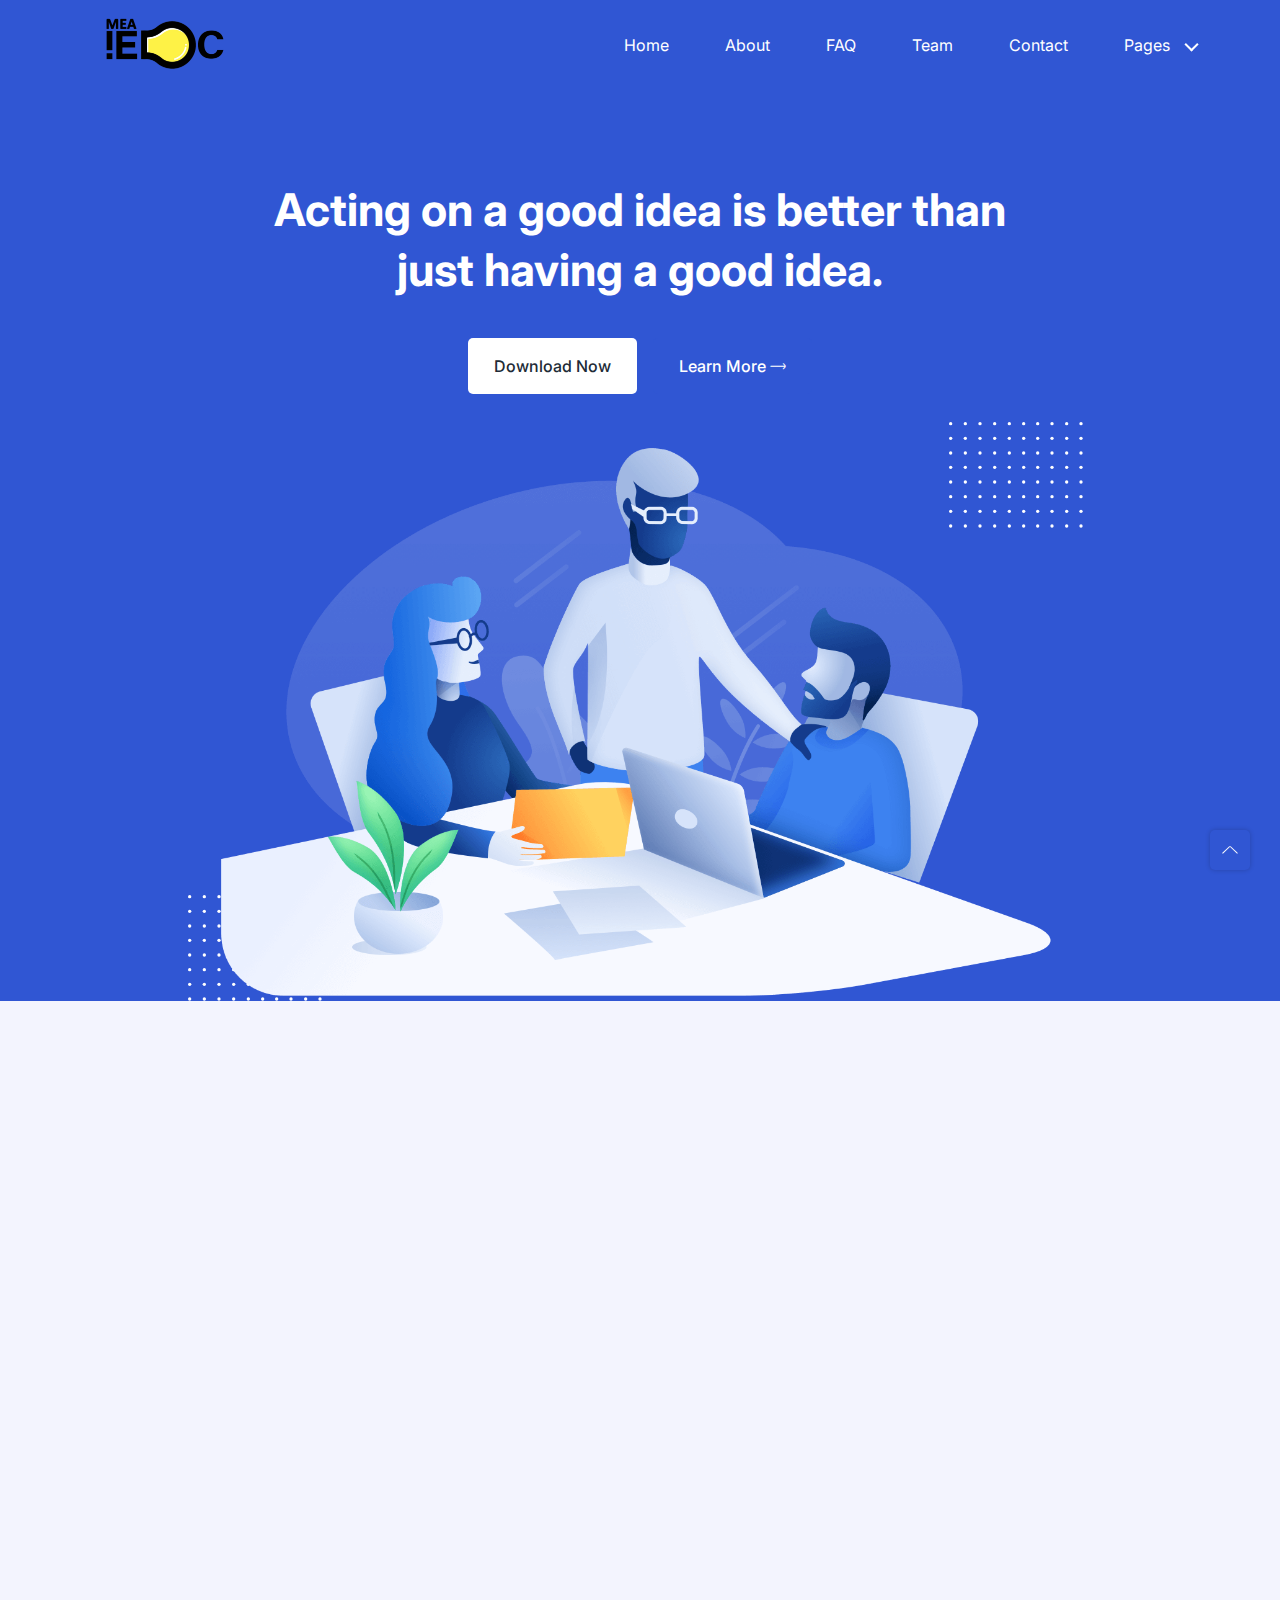
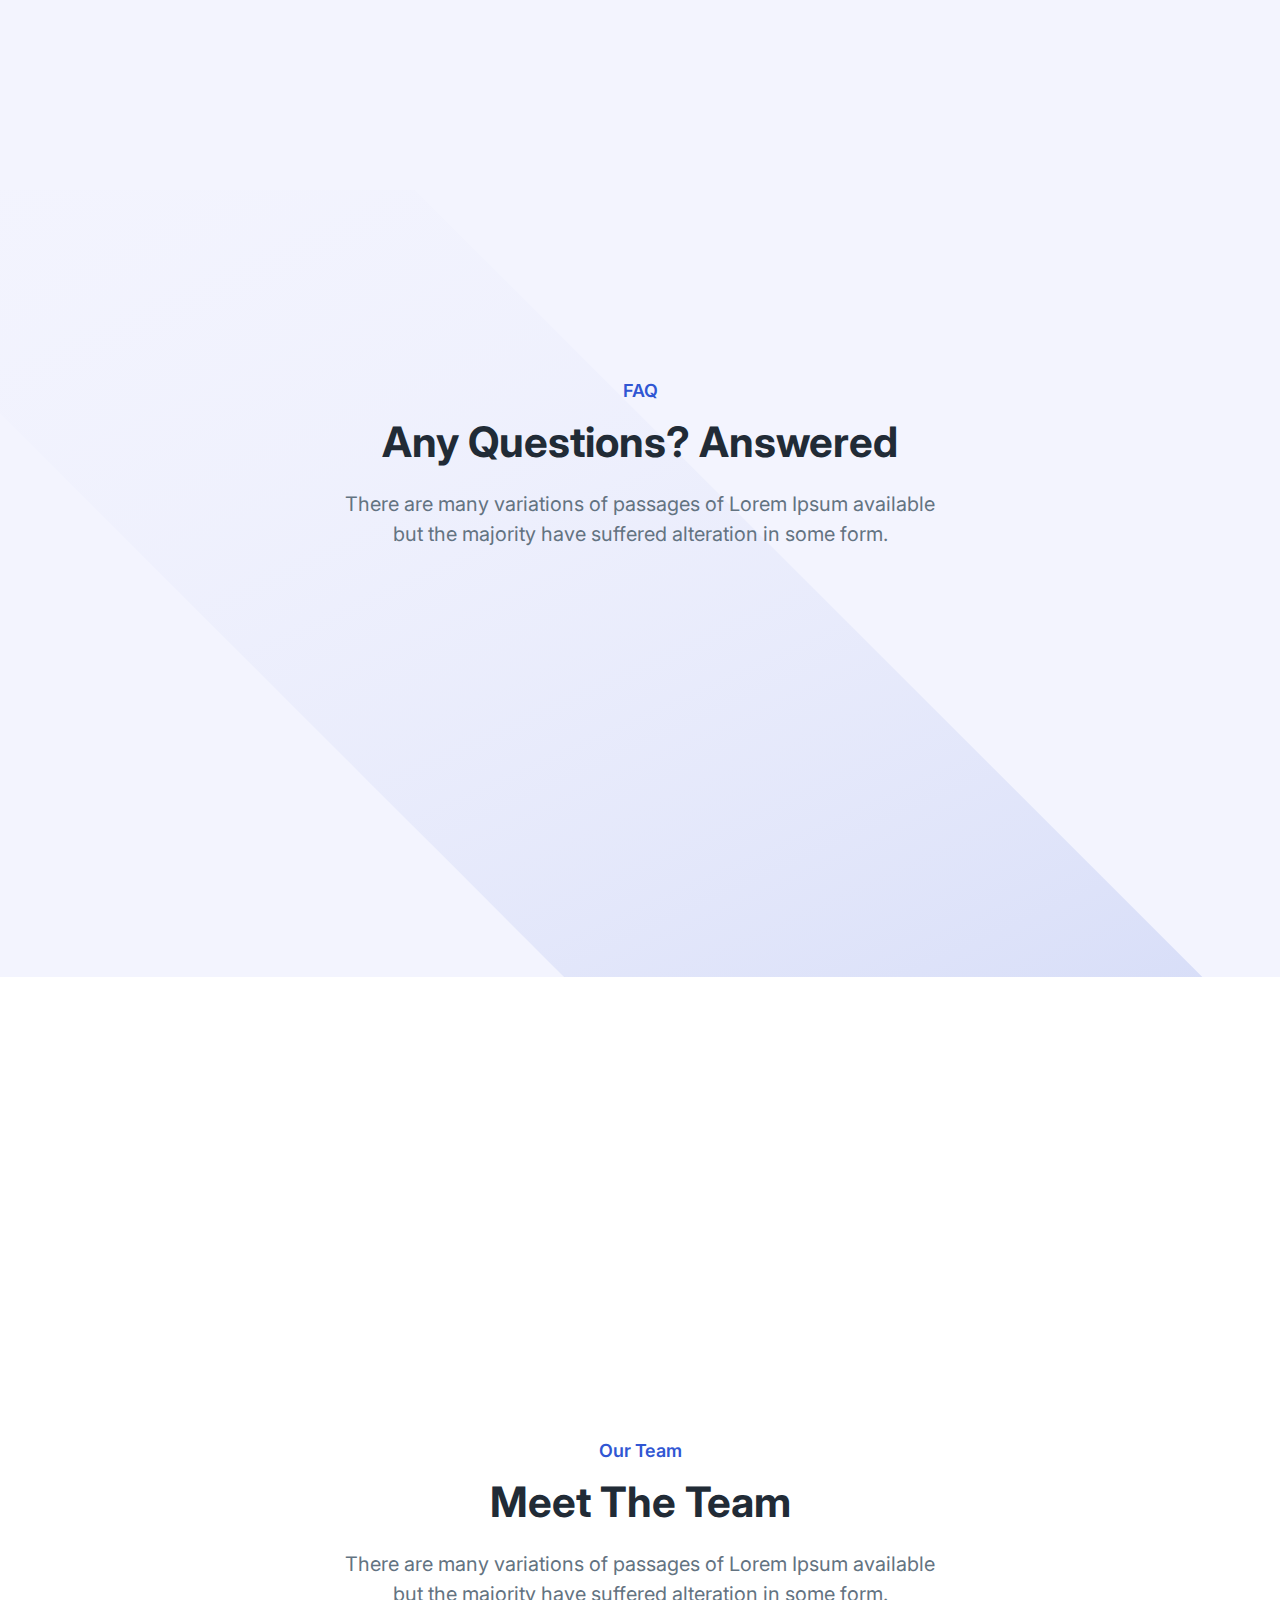
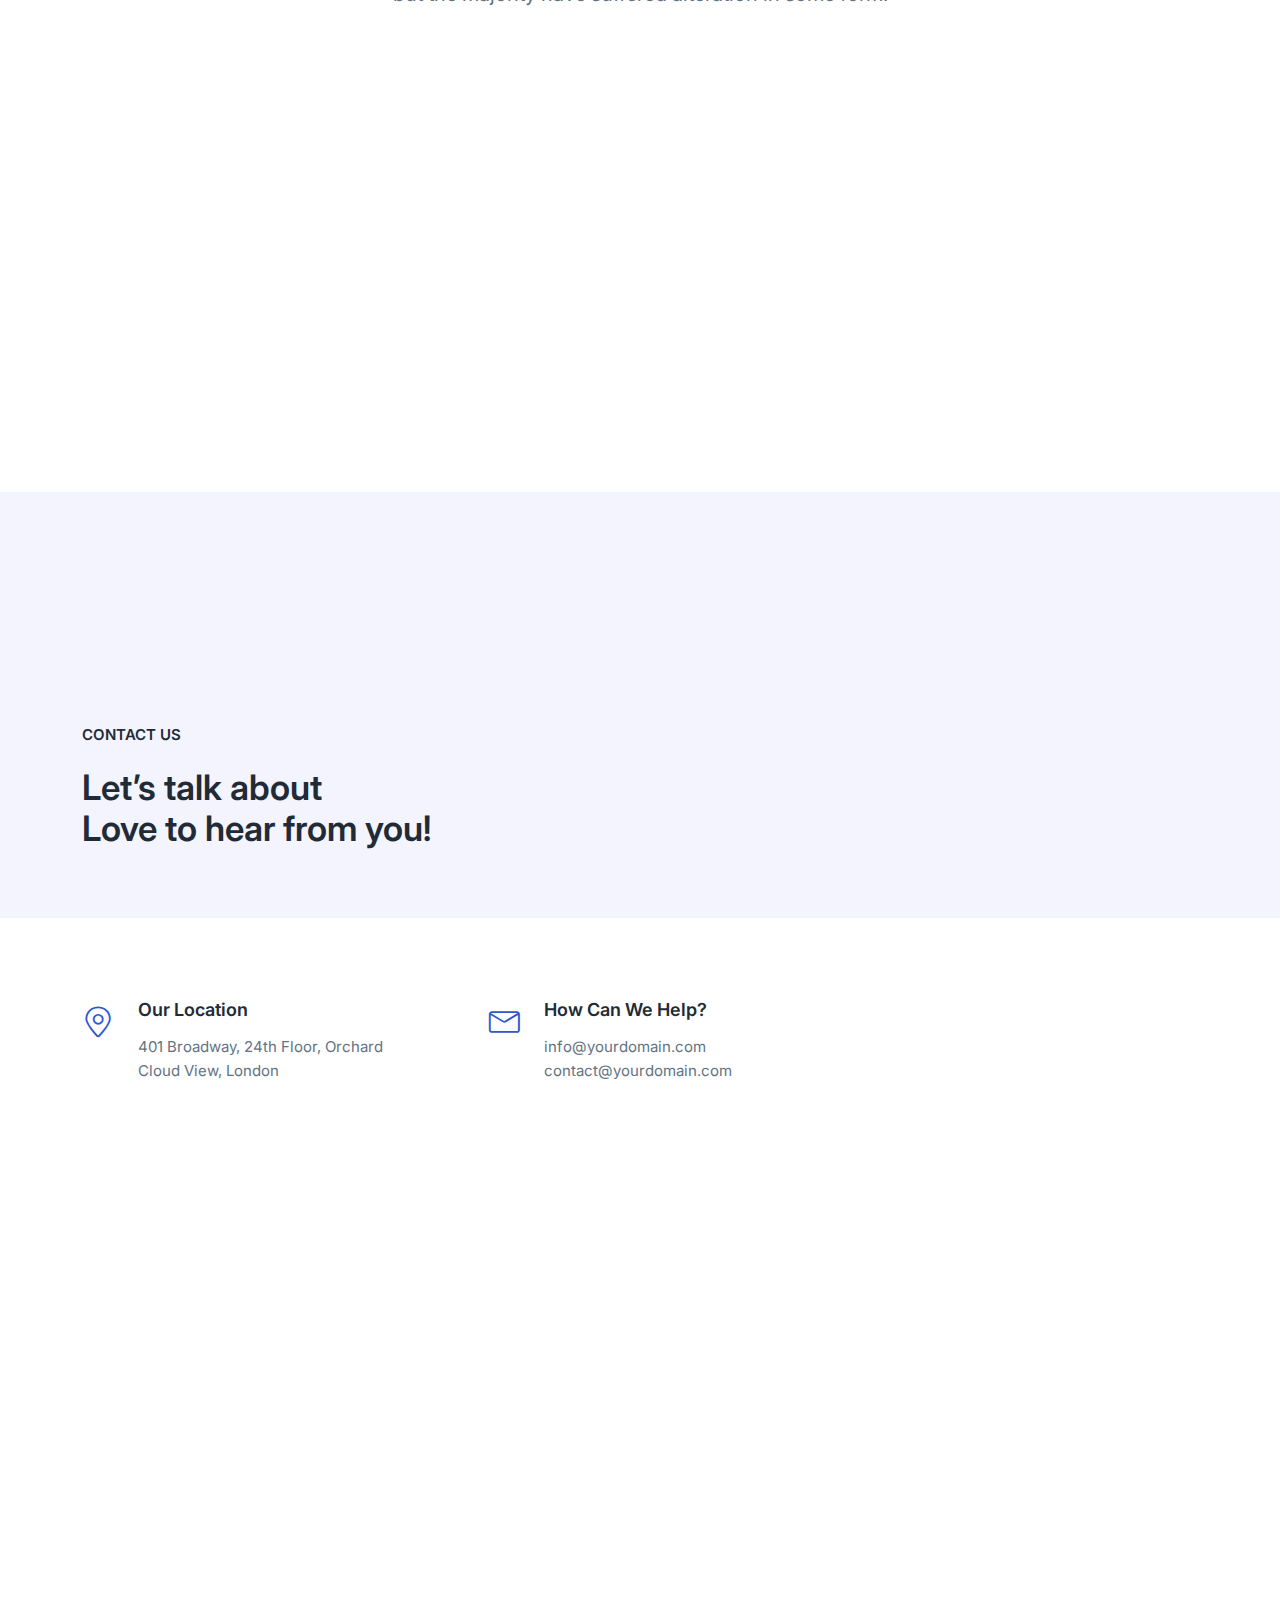
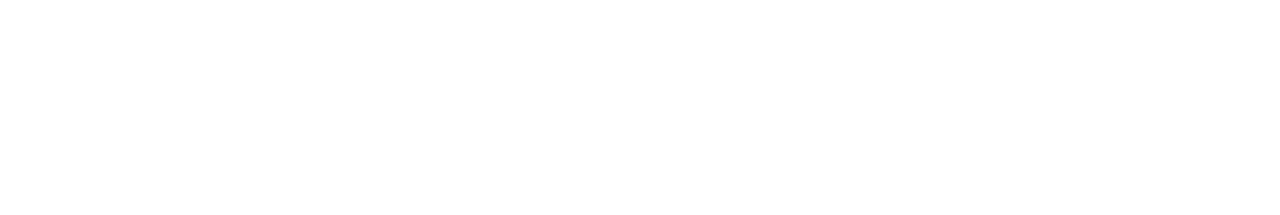
==== index.html @ bb131b78 "first commit" ====
<!-- =========

	Template Name: Play
	Author: UIdeck
	Author URI: https://uideck.com/
	Support: https://uideck.com/support/
	Version: 1.1

========== -->

<!DOCTYPE html>
<html lang="en">
  <head>
    <meta charset="UTF-8" />
    <meta http-equiv="X-UA-Compatible" content="IE=edge" />
    <meta name="viewport" content="width=device-width, initial-scale=1.0" />
    <title>MEA IEDC</title>

    <!-- Primary Meta Tags -->
<meta name="title" content="MEA IEDC">
<meta name="description" content="The MEA Innovation and Entrepreneurship Development Cell(IEDC) is an active organization aiming to foster innovation culture in our institution">

<!-- Open Graph / Facebook -->
<meta property="og:type" content="website">
<meta property="og:url" content="https://uideck.com/play/">
<meta property="og:title" content="MEA IEDC">
<meta property="og:description" content="Play - Free Open Source HTML Bootstrap Template by UIdeck Team">
<meta property="og:image" content="https://uideck.com/wp-content/uploads/2021/09/play-meta-bs.jpg">
    <!-- Twitter -->
<meta property="twitter:card" content="summary_large_image">
<meta property="twitter:url" content="https://uideck.com/play/">
<meta property="twitter:title" content="Play - Free Open Source HTML Bootstrap Template by UIdeck">
<meta property="twitter:description" content="Play - Free Open Source HTML Bootstrap Template by UIdeck Team">
<meta property="twitter:image" content="https://uideck.com/wp-content/uploads/2021/09/play-meta-bs.jpg">

    <!--====== Favicon Icon ======-->
    <link
      rel="shortcut icon"
      href="assets/images/logo/1 (2).png"
      type="image/svg"
    />

    <!-- ===== All CSS files ===== -->
    <link rel="stylesheet" href="assets/css/bootstrap.min.css" />
    <link rel="stylesheet" href="assets/css/animate.css" />
    <link rel="stylesheet" href="assets/css/lineicons.css" />
    <link rel="stylesheet" href="assets/css/ud-styles.css" />
  </head>
  <body>
    <!-- ====== Header Start ====== -->
    <header class="ud-header">
      <div class="container">
        <div class="row">
          <div class="col-lg-12">
            <nav class="navbar navbar-expand-lg">
              <a class="navbar-brand" href="index.html">
                <img src="assets/images/logo/1 (2).png" alt="Logo" />
              </a>
              <button class="navbar-toggler">
                <span class="toggler-icon"> </span>
                <span class="toggler-icon"> </span>
                <span class="toggler-icon"> </span>
              </button>

              <div class="navbar-collapse navelist">
                <ul id="nav" class="navbar-nav ">
                  <li class="nav-item">
                    <a class="ud-menu-scroll" href="#home">Home</a>
                  </li>

                  <li class="nav-item">
                    <a class="ud-menu-scroll" href="#about">About</a>
                  </li>
                  <li class="nav-item">
                    <a class="ud-menu-scroll" href="#pricing">FAQ</a>
                  </li>
                  <li class="nav-item">
                    <a class="ud-menu-scroll" href="#team">Team</a>
                  </li>
                  <li class="nav-item">
                    <a class="ud-menu-scroll" href="#contact">Contact</a>
                  </li>
                  <li class="nav-item nav-item-has-children">
                    <a href="javascript:void(0)"> Pages </a>
                    <ul class="ud-submenu">
                      <li class="ud-submenu-item">
                        <a href="about.html" class="ud-submenu-link">
                          About Page
                        </a>
                      </li>
                      <li class="ud-submenu-item">
                        <a href="pricing.html" class="ud-submenu-link">
                          Pricing Page
                        </a>
                      </li>
                      <li class="ud-submenu-item">
                        <a href="contact.html" class="ud-submenu-link">
                          Contact Page
                        </a>
                      </li>
                      <li class="ud-submenu-item">
                        <a href="blog.html" class="ud-submenu-link">
                          Blog Grid Page
                        </a>
                      </li>
                      <li class="ud-submenu-item">
                        <a href="blog-details.html" class="ud-submenu-link">
                          Blog Details Page
                        </a>
                      </li>
                      <li class="ud-submenu-item">
                        <a href="login.html" class="ud-submenu-link">
                          Sign In Page
                        </a>
                      </li>
                      <li class="ud-submenu-item">
                        <a href="404.html" class="ud-submenu-link">404 Page</a>
                      </li>
                    </ul>
                  </li>
                </ul>
              </div>

              <!-- <div class="navbar-btn d-none d-sm-inline-block">
                <a href="login.html" class="ud-main-btn ud-login-btn">
                  Sign In
                </a>
                <a class="ud-main-btn ud-white-btn" href="javascript:void(0)">
                  Sign Up
                </a>
              </div> -->
            </nav>
          </div>
        </div>
      </div>
    </header>
    <!-- ====== Header End ====== -->

    <!-- ====== Hero Start ====== -->
    <section class="ud-hero" id="home">
      <div class="container">
        <div class="row">
          <div class="col-lg-12">
            <div class="ud-hero-content wow fadeInUp" data-wow-delay=".2s">
              <h1 class="ud-hero-title">
                Acting on a good idea is better than just having a good idea.
              </h1>
              <!-- <p class="ud-hero-desc">
                Multidisciplinary Web Template Built with Your Favourite
                Technology - HTML Bootstrap, Tailwind and React NextJS.
              </p> -->
              <ul class="ud-hero-buttons">
                <li>
                  <a href="https://links.uideck.com/play-bootstrap-download" rel="nofollow noopener" target="_blank" class="ud-main-btn ud-white-btn">
                    Download Now
                  </a>
                </li>
                <li>
                  <a href="https://github.com/uideck/play-bootstrap" rel="nofollow noopener" target="_blank" class="ud-main-btn ud-link-btn">
                    Learn More <i class="lni lni-arrow-right"></i>
                  </a>
                </li>
              </ul>
            </div>
            <div
              class="ud-hero-brands-wrapper wow fadeInUp"
              data-wow-delay=".3s"
            >
              <!-- <img src="assets/images/hero/brand.svg" alt="brand" /> -->
            </div>
            <div class="ud-hero-image wow fadeInUp" data-wow-delay=".25s">
              <img src="assets/images/hero/hero-img.svg" alt="hero-image" />
              <img
                src="assets/images/hero/dotted-shape.svg"
                alt="shape"
                class="shape shape-1"
              />
              <img
                src="assets/images/hero/dotted-shape.svg"
                alt="shape"
                class="shape shape-2"
              />
            </div>
          </div>
        </div>
      </div>
    </section>
    <!-- ====== Hero End ====== -->

    <!-- ====== Features Start ====== -->
<!--    <section id="features" class="ud-features">-->
<!--      <div class="container">-->
<!--        <div class="row">-->
<!--          <div class="col-lg-12">-->
<!--            <div class="ud-section-title">-->
<!--              <span>Features</span>-->
<!--              <h2>Main Features of Play</h2>-->
<!--              <p>-->
<!--                There are many variations of passages of Lorem Ipsum available-->
<!--                but the majority have suffered alteration in some form.-->
<!--              </p>-->
<!--            </div>-->
<!--          </div>-->
<!--        </div>-->
<!--        <div class="row">-->
<!--          <div class="col-xl-3 col-lg-3 col-sm-6">-->
<!--            <div class="ud-single-feature wow fadeInUp" data-wow-delay=".1s">-->
<!--              <div class="ud-feature-icon">-->
<!--                <i class="lni lni-gift"></i>-->
<!--              </div>-->
<!--              <div class="ud-feature-content">-->
<!--                <h3 class="ud-feature-title">Free and Open-Source</h3>-->
<!--                <p class="ud-feature-desc">-->
<!--                  Lorem Ipsum is simply dummy text of the printing and industry.-->
<!--                </p>-->
<!--                <a href="javascript:void(0)" class="ud-feature-link">-->
<!--                  Learn More-->
<!--                </a>-->
<!--              </div>-->
<!--            </div>-->
<!--          </div>-->
<!--          <div class="col-xl-3 col-lg-3 col-sm-6">-->
<!--            <div class="ud-single-feature wow fadeInUp" data-wow-delay=".15s">-->
<!--              <div class="ud-feature-icon">-->
<!--                <i class="lni lni-move"></i>-->
<!--              </div>-->
<!--              <div class="ud-feature-content">-->
<!--                <h3 class="ud-feature-title">Multipurpose Template</h3>-->
<!--                <p class="ud-feature-desc">-->
<!--                  Lorem Ipsum is simply dummy text of the printing and industry.-->
<!--                </p>-->
<!--                <a href="javascript:void(0)" class="ud-feature-link">-->
<!--                  Learn More-->
<!--                </a>-->
<!--              </div>-->
<!--            </div>-->
<!--          </div>-->
<!--          <div class="col-xl-3 col-lg-3 col-sm-6">-->
<!--            <div class="ud-single-feature wow fadeInUp" data-wow-delay=".2s">-->
<!--              <div class="ud-feature-icon">-->
<!--                <i class="lni lni-layout"></i>-->
<!--              </div>-->
<!--              <div class="ud-feature-content">-->
<!--                <h3 class="ud-feature-title">High-quality Design</h3>-->
<!--                <p class="ud-feature-desc">-->
<!--                  Lorem Ipsum is simply dummy text of the printing and industry.-->
<!--                </p>-->
<!--                <a href="javascript:void(0)" class="ud-feature-link">-->
<!--                  Learn More-->
<!--                </a>-->
<!--              </div>-->
<!--            </div>-->
<!--          </div>-->
<!--          <div class="col-xl-3 col-lg-3 col-sm-6">-->
<!--            <div class="ud-single-feature wow fadeInUp" data-wow-delay=".25s">-->
<!--              <div class="ud-feature-icon">-->
<!--                <i class="lni lni-layers"></i>-->
<!--              </div>-->
<!--              <div class="ud-feature-content">-->
<!--                <h3 class="ud-feature-title">All Essential Elements</h3>-->
<!--                <p class="ud-feature-desc">-->
<!--                  Lorem Ipsum is simply dummy text of the printing and industry.-->
<!--                </p>-->
<!--                <a href="javascript:void(0)" class="ud-feature-link">-->
<!--                  Learn More-->
<!--                </a>-->
<!--              </div>-->
<!--            </div>-->
<!--          </div>-->
<!--        </div>-->
<!--      </div>-->
<!--    </section>-->
    <!-- ====== Features End ====== -->

    <!-- ====== About Start ====== -->
    <section id="about" class="ud-about">
      <div class="container">
        <div class="ud-about-wrapper wow fadeInUp" data-wow-delay=".2s">
          <div class="ud-about-content-wrapper">
            <div class="ud-about-content">
              <span class="tag">About Us</span>
              <h2>A Place to foster ideas</h2>
              <p>
                The MEA Innovation and Entrepreneurship Development Cell(IEDC) is an active organization aiming to foster innovation culture in our institution. IEDC provide venues for creative students to learn and collaborate their innovative ideas into prototypes of viable products and services.We promote technology based startup ventures from the college students and provide them with access to requirements. we organise various workshops,webinars,entalks, competitions for developing the innovative ideas to start new venture as an entrepreneur.
              </p>

              <a href="javascript:void(0)" class="ud-main-btn">Learn More</a>
            </div>
          </div>
          <div class="ud-about-image">
            <img src="https://img.freepik.com/free-vector/flat-hand-drawn-people-starting-business-project_52683-56392.jpg?w=740" alt="about-image" />
          </div>
        </div>
      </div>
    </section>
    <!-- ====== About End ====== -->

    <!-- ====== Pricing Start ====== -->
    <!-- <section id="pricing" class="ud-pricing">
      <div class="container">
        <div class="row">
          <div class="col-lg-12">
            <div class="ud-section-title mx-auto text-center">
              <span>Pricing</span>
              <h2>Our Pricing Plans</h2>
              <p>
                There are many variations of passages of Lorem Ipsum available
                but the majority have suffered alteration in some form.
              </p>
            </div>
          </div>
        </div>

        <div class="row g-0 align-items-center justify-content-center">
          <div class="col-lg-4 col-md-6 col-sm-10">
            <div
              class="ud-single-pricing first-item wow fadeInUp"
              data-wow-delay=".15s"
            >
              <div class="ud-pricing-header">
                <h3>STARTING FROM</h3>
                <h4>$ 19.99/mo</h4>
              </div>
              <div class="ud-pricing-body">
                <ul>
                  <li>5 User</li>
                  <li>All UI components</li>
                  <li>Lifetime access</li>
                  <li>Free updates</li>
                  <li>Use on 1 (one) project</li>
                  <li>4 Months support</li>
                </ul>
              </div>
              <div class="ud-pricing-footer">
                <a href="javascript:void(0)" class="ud-main-btn ud-border-btn">
                  Purchase Now
                </a>
              </div>
            </div>
          </div>
          <div class="col-lg-4 col-md-6 col-sm-10">
            <div
              class="ud-single-pricing active wow fadeInUp"
              data-wow-delay=".1s"
            >
              <span class="ud-popular-tag">POPULAR</span>
              <div class="ud-pricing-header">
                <h3>STARTING FROM</h3>
                <h4>$ 30.99/mo</h4>
              </div>
              <div class="ud-pricing-body">
                <ul>
                  <li>5 User</li>
                  <li>All UI components</li>
                  <li>Lifetime access</li>
                  <li>Free updates</li>
                  <li>Use on 1 (one) project</li>
                  <li>4 Months support</li>
                </ul>
              </div>
              <div class="ud-pricing-footer">
                <a href="javascript:void(0)" class="ud-main-btn ud-white-btn">
                  Purchase Now
                </a>
              </div>
            </div>
          </div>
          <div class="col-lg-4 col-md-6 col-sm-10">
            <div
              class="ud-single-pricing last-item wow fadeInUp"
              data-wow-delay=".15s"
            >
              <div class="ud-pricing-header">
                <h3>STARTING FROM</h3>
                <h4>$ 70.99/mo</h4>
              </div>
              <div class="ud-pricing-body">
                <ul>
                  <li>5 User</li>
                  <li>All UI components</li>
                  <li>Lifetime access</li>
                  <li>Free updates</li>
                  <li>Use on 1 (one) project</li>
                  <li>4 Months support</li>
                </ul>
              </div>
              <div class="ud-pricing-footer">
                <a href="javascript:void(0)" class="ud-main-btn ud-border-btn">
                  Purchase Now
                </a>
              </div>
            </div>
          </div>
        </div>
      </div>
    </section> -->
    <!-- ====== Pricing End ====== -->

    <!-- ====== FAQ Start ====== -->
    <section id="faq" class="ud-faq">
      <div class="shape">
        <img src="assets/images/faq/shape.svg" alt="shape" />
      </div>
      <div class="container">
        <div class="row">
          <div class="col-lg-12">
            <div class="ud-section-title text-center mx-auto">
              <span>FAQ</span>
              <h2>Any Questions? Answered</h2>
              <p>
                There are many variations of passages of Lorem Ipsum available
                but the majority have suffered alteration in some form.
              </p>
            </div>
          </div>
        </div>

        <div class="row">
          <div class="col-lg-6">
            <div class="ud-single-faq wow fadeInUp" data-wow-delay=".1s">
              <div class="accordion">
                <button
                  class="ud-faq-btn collapsed"
                  data-bs-toggle="collapse"
                  data-bs-target="#collapseOne"
                >
                  <span class="icon flex-shrink-0">
                    <i class="lni lni-chevron-down"></i>
                  </span>
                  <span>What is IEDC ?</span>
                </button>
                <div id="collapseOne" class="accordion-collapse collapse">
                  <div class="ud-faq-body">
                    The Innovation and Entrepreneurship Development Cell (IEDC) is an organisation that aims to promote the institutional vision of transforming youngsters into technological entrepreneurs and innovative leaders. MEA IEDC believes in a culture outside of textbooks, promoting innovative ideas and regularly supporting the students to develop them into solid projects. We establish a platform to pursue ideas and businesses at an early stage
                  </div>
                </div>
              </div>
            </div>
            <div class="ud-single-faq wow fadeInUp" data-wow-delay=".15s">
              <div class="accordion">
                <button
                  class="ud-faq-btn collapsed"
                  data-bs-toggle="collapse"
                  data-bs-target="#collapseTwo"
                >
                  <span class="icon flex-shrink-0">
                    <i class="lni lni-chevron-down"></i>
                  </span>
                  <span>What is KSUM ?</span>
                </button>
                <div id="collapseTwo" class="accordion-collapse collapse">
                  <div class="ud-faq-body">
                    Lorem Ipsum is simply dummy text of the printing and
                    typesetting industry. Lorem Ipsum has been the industry's
                    standard dummy text ever since the 1500s, when an unknown
                    printer took a galley of type and scrambled it to make a
                    type specimen book.
                  </div>
                </div>
              </div>
            </div>
            <!-- <div class="ud-single-faq wow fadeInUp" data-wow-delay=".2s">
              <div class="accordion">
                <button
                  class="ud-faq-btn collapsed"
                  data-bs-toggle="collapse"
                  data-bs-target="#collapseThree"
                >
                  <span class="icon flex-shrink-0">
                    <i class="lni lni-chevron-down"></i>
                  </span>
                  <span>How MEA IEDC help us ?</span>
                </button>
                <div id="collapseThree" class="accordion-collapse collapse">
                  <div class="ud-faq-body">
                    Lorem Ipsum is simply dummy text of the printing and
                    typesetting industry. Lorem Ipsum has been the industry's
                    standard dummy text ever since the 1500s, when an unknown
                    printer took a galley of type and scrambled it to make a
                    type specimen book.
                  </div>
                </div>
              </div>
            </div> -->
          </div>
          <div class="col-lg-6">
            <div class="ud-single-faq wow fadeInUp" data-wow-delay=".1s">
              <div class="accordion">
                <button
                  class="ud-faq-btn collapsed"
                  data-bs-toggle="collapse"
                  data-bs-target="#collapseFour"
                >
                  <span class="icon flex-shrink-0">
                    <i class="lni lni-chevron-down"></i>
                  </span>
                  <span>What is startup ?</span>
                </button>
                <div id="collapseFour" class="accordion-collapse collapse">
                  <div class="ud-faq-body">
                    Lorem Ipsum is simply dummy text of the printing and
                    typesetting industry. Lorem Ipsum has been the industry's
                    standard dummy text ever since the 1500s, when an unknown
                    printer took a galley of type and scrambled it to make a
                    type specimen book.
                  </div>
                </div>
              </div>
            </div>

            <div class="ud-single-faq wow fadeInUp" data-wow-delay=".2s">
              <div class="accordion">
                <button
                  class="ud-faq-btn collapsed"
                  data-bs-toggle="collapse"
                  data-bs-target="#collapseSix"
                >
                  <span class="icon flex-shrink-0">
                    <i class="lni lni-chevron-down"></i>
                  </span>
                  <span>How MEA IEDC help us ?</span>
                </button>
                <div id="collapseSix" class="accordion-collapse collapse">
                  <div class="ud-faq-body">
                    Lorem Ipsum is simply dummy text of the printing and
                    typesetting industry. Lorem Ipsum has been the industry's
                    standard dummy text ever since the 1500s, when an unknown
                    printer took a galley of type and scrambled it to make a
                    type specimen book.
                  </div>
                </div>
              </div>
            </div>
            <!-- <div class="ud-single-faq wow fadeInUp" data-wow-delay=".2s">
              <div class="accordion">
                <button
                  class="ud-faq-btn collapsed"
                  data-bs-toggle="collapse"
                  data-bs-target="#collapseSix"
                >
                  <span class="icon flex-shrink-0">
                    <i class="lni lni-chevron-down"></i>
                  </span>
                  <span>Where and how to host this template?</span>
                </button>
                <div id="collapseSix" class="accordion-collapse collapse">
                  <div class="ud-faq-body">
                    Lorem Ipsum is simply dummy text of the printing and
                    typesetting industry. Lorem Ipsum has been the industry's
                    standard dummy text ever since the 1500s, when an unknown
                    printer took a galley of type and scrambled it to make a
                    type specimen book.
                  </div>
                </div>
              </div>
            </div> -->
          </div>
        </div>
      </div>
    </section>
    <!-- ====== FAQ End ====== -->

    <!-- ====== Testimonials Start ====== -->
    <section id="testimonials" class="ud-testimonials">
      <div class="container">
        <!-- <div class="row">
          <div class="col-lg-12">
            <div class="ud-section-title mx-auto text-center">
              <span>Testimonials</span>
              <h2>What our Customers Says</h2>
              <p>
                There are many variations of passages of Lorem Ipsum available
                but the majority have suffered alteration in some form.
              </p>
            </div>
          </div>
        </div> -->

        <!-- <div class="row">
          <div class="col-lg-4 col-md-6">
            <div
              class="ud-single-testimonial wow fadeInUp"
              data-wow-delay=".1s"
            >
              <div class="ud-testimonial-ratings">
                <i class="lni lni-star-filled"></i>
                <i class="lni lni-star-filled"></i>
                <i class="lni lni-star-filled"></i>
                <i class="lni lni-star-filled"></i>
                <i class="lni lni-star-filled"></i>
              </div>
              <div class="ud-testimonial-content">
                <p>
                  “Our members are so impressed. It's intuitive. It's clean.
                  It's distraction free. If you're building a community.
                </p>
              </div>
              <div class="ud-testimonial-info">
                <div class="ud-testimonial-image">
                  <img
                    src="assets/images/testimonials/author-01.png"
                    alt="author"
                  />
                </div>
                <div class="ud-testimonial-meta">
                  <h4>Sabo Masties</h4>
                  <p>Founder @UIdeck</p>
                </div>
              </div>
            </div>
          </div>
          <div class="col-lg-4 col-md-6">
            <div
              class="ud-single-testimonial wow fadeInUp"
              data-wow-delay=".15s"
            >
              <div class="ud-testimonial-ratings">
                <i class="lni lni-star-filled"></i>
                <i class="lni lni-star-filled"></i>
                <i class="lni lni-star-filled"></i>
                <i class="lni lni-star-filled"></i>
                <i class="lni lni-star-filled"></i>
              </div>
              <div class="ud-testimonial-content">
                <p>
                  “Our members are so impressed. It's intuitive. It's clean.
                  It's distraction free. If you're building a community.
                </p>
              </div>
              <div class="ud-testimonial-info">
                <div class="ud-testimonial-image">
                  <img
                    src="assets/images/testimonials/author-02.png"
                    alt="author"
                  />
                </div>
                <div class="ud-testimonial-meta">
                  <h4>Margin Gesmu</h4>
                  <p>Founder @Lineicons</p>
                </div>
              </div>
            </div>
          </div>
          <div class="col-lg-4 col-md-6">
            <div
              class="ud-single-testimonial wow fadeInUp"
              data-wow-delay=".2s"
            >
              <div class="ud-testimonial-ratings">
                <i class="lni lni-star-filled"></i>
                <i class="lni lni-star-filled"></i>
                <i class="lni lni-star-filled"></i>
                <i class="lni lni-star-filled"></i>
                <i class="lni lni-star-filled"></i>
              </div>
              <div class="ud-testimonial-content">
                <p>
                  “Our members are so impressed. It's intuitive. It's clean.
                  It's distraction free. If you're building a community.
                </p>
              </div>
              <div class="ud-testimonial-info">
                <div class="ud-testimonial-image">
                  <img
                    src="assets/images/testimonials/author-03.png"
                    alt="author"
                  />
                </div>
                <div class="ud-testimonial-meta">
                  <h4>William Smith</h4>
                  <p>Founder @GrayGrids</p>
                </div>
              </div>
            </div>
          </div>
        </div> -->
        <div class="row">
          <div class="col-lg-12">
            <div class="ud-brands wow fadeInUp" data-wow-delay=".2s">
              <div class="ud-title">
                <h6>Trusted and Used by</h6>
              </div>
              <div class="ud-brands-logo">
                <div class="ud-single-logo">
                  <img src="assets/images/ippi_eco_life-removebg-preview.png" alt="ayroui" />
                </div>
                <div class="ud-single-logo">
                  <img src="assets/images/SMART WHEELCHAIR.png" alt="uideck" />
                </div>
                <div class="ud-single-logo">
                  <img
                    src="assets/images/brands/graygrids.svg"
                    alt="graygrids"
                  />
                </div>
                <div class="ud-single-logo">
                  <img
                    src="assets/images/brands/lineicons.svg"
                    alt="lineicons"
                  />
                </div>
                <div class="ud-single-logo">
                  <img
                    src="assets/images/brands/ecommerce-html.svg"
                    alt="ecommerce-html"
                  />
                </div>
              </div>
            </div>
          </div>
        </div>
      </div>
    </section>
    <!-- ====== Testimonials End ====== -->

    <!-- ====== Team Start ====== -->
    <section id="team" class="ud-team">
      <div class="container">
        <div class="row">
          <div class="col-lg-12">
            <div class="ud-section-title mx-auto text-center">
              <span>Our Team</span>
              <h2>Meet The Team</h2>
              <p>
                There are many variations of passages of Lorem Ipsum available
                but the majority have suffered alteration in some form.
              </p>
            </div>
          </div>
        </div>

        <div class="row">
          <div class="col-xl-3 col-lg-3 col-sm-6">
            <div class="ud-single-team wow fadeInUp" data-wow-delay=".1s">
              <div class="ud-team-image-wrapper">
                <div class="ud-team-image">
                  <img src="assets/images/team/team-01.png" alt="team" />
                </div>

                <img
                  src="assets/images/team/dotted-shape.svg"
                  alt="shape"
                  class="shape shape-1"
                />
                <img
                  src="assets/images/team/shape-2.svg"
                  alt="shape"
                  class="shape shape-2"
                />
              </div>
              <div class="ud-team-info">
                <h5>Adveen Desuza</h5>
                <h6>UI Designer</h6>
              </div>
              <ul class="ud-team-socials">
                <li>
                  <a href="https://twitter.com/MusharofChy">
                    <i class="lni lni-facebook-filled"></i>
                  </a>
                </li>
                <li>
                  <a href="https://twitter.com/MusharofChy">
                    <i class="lni lni-twitter-filled"></i>
                  </a>
                </li>
                <li>
                  <a href="https://twitter.com/MusharofChy">
                    <i class="lni lni-instagram-filled"></i>
                  </a>
                </li>
              </ul>
            </div>
          </div>
          <div class="col-xl-3 col-lg-3 col-sm-6">
            <div class="ud-single-team wow fadeInUp" data-wow-delay=".15s">
              <div class="ud-team-image-wrapper">
                <div class="ud-team-image">
                  <img src="assets/images/team/team-02.png" alt="team" />
                </div>

                <img
                  src="assets/images/team/dotted-shape.svg"
                  alt="shape"
                  class="shape shape-1"
                />
                <img
                  src="assets/images/team/shape-2.svg"
                  alt="shape"
                  class="shape shape-2"
                />
              </div>
              <div class="ud-team-info">
                <h5>Jezmin uniya</h5>
                <h6>Product Designer</h6>
              </div>
              <ul class="ud-team-socials">
                <li>
                  <a href="https://twitter.com/MusharofChy">
                    <i class="lni lni-facebook-filled"></i>
                  </a>
                </li>
                <li>
                  <a href="https://twitter.com/MusharofChy">
                    <i class="lni lni-twitter-filled"></i>
                  </a>
                </li>
                <li>
                  <a href="https://twitter.com/MusharofChy">
                    <i class="lni lni-instagram-filled"></i>
                  </a>
                </li>
              </ul>
            </div>
          </div>
          <div class="col-xl-3 col-lg-3 col-sm-6">
            <div class="ud-single-team wow fadeInUp" data-wow-delay=".2s">
              <div class="ud-team-image-wrapper">
                <div class="ud-team-image">
                  <img src="assets/images/team/team-03.png" alt="team" />
                </div>

                <img
                  src="assets/images/team/dotted-shape.svg"
                  alt="shape"
                  class="shape shape-1"
                />
                <img
                  src="assets/images/team/shape-2.svg"
                  alt="shape"
                  class="shape shape-2"
                />
              </div>
              <div class="ud-team-info">
                <h5>Andrieo Gloree</h5>
                <h6>App Developer</h6>
              </div>
              <ul class="ud-team-socials">
                <li>
                  <a href="https://twitter.com/MusharofChy">
                    <i class="lni lni-facebook-filled"></i>
                  </a>
                </li>
                <li>
                  <a href="https://twitter.com/MusharofChy">
                    <i class="lni lni-twitter-filled"></i>
                  </a>
                </li>
                <li>
                  <a href="https://twitter.com/MusharofChy">
                    <i class="lni lni-instagram-filled"></i>
                  </a>
                </li>
              </ul>
            </div>
          </div>
          <div class="col-xl-3 col-lg-3 col-sm-6">
            <div class="ud-single-team wow fadeInUp" data-wow-delay=".25s">
              <div class="ud-team-image-wrapper">
                <div class="ud-team-image">
                  <img src="assets/images/team/team-04.png" alt="team" />
                </div>

                <img
                  src="assets/images/team/dotted-shape.svg"
                  alt="shape"
                  class="shape shape-1"
                />
                <img
                  src="assets/images/team/shape-2.svg"
                  alt="shape"
                  class="shape shape-2"
                />
              </div>
              <div class="ud-team-info">
                <h5>Jackie Sanders</h5>
                <h6>Content Writer</h6>
              </div>
              <ul class="ud-team-socials">
                <li>
                  <a href="https://twitter.com/MusharofChy">
                    <i class="lni lni-facebook-filled"></i>
                  </a>
                </li>
                <li>
                  <a href="https://twitter.com/MusharofChy">
                    <i class="lni lni-twitter-filled"></i>
                  </a>
                </li>
                <li>
                  <a href="https://twitter.com/MusharofChy">
                    <i class="lni lni-instagram-filled"></i>
                  </a>
                </li>
              </ul>
            </div>
          </div>
        </div>
      </div>
    </section>
    <!-- ====== Team End ====== -->

    <!-- ====== Contact Start ====== -->
    <section id="contact" class="ud-contact">
      <div class="container">
        <div class="row align-items-center">
          <div class="col-xl-8 col-lg-7">
            <div class="ud-contact-content-wrapper">
              <div class="ud-contact-title">
                <span>CONTACT US</span>
                <h2>
                  Let’s talk about <br />
                  Love to hear from you!
                </h2>
              </div>
              <div class="ud-contact-info-wrapper">
                <div class="ud-single-info">
                  <div class="ud-info-icon">
                    <i class="lni lni-map-marker"></i>
                  </div>
                  <div class="ud-info-meta">
                    <h5>Our Location</h5>
                    <p>401 Broadway, 24th Floor, Orchard Cloud View, London</p>
                  </div>
                </div>
                <div class="ud-single-info">
                  <div class="ud-info-icon">
                    <i class="lni lni-envelope"></i>
                  </div>
                  <div class="ud-info-meta">
                    <h5>How Can We Help?</h5>
                    <p>info@yourdomain.com</p>
                    <p>contact@yourdomain.com</p>
                  </div>
                </div>
              </div>
            </div>
          </div>
          <div class="col-xl-4 col-lg-5">
            <div
              class="ud-contact-form-wrapper wow fadeInUp"
              data-wow-delay=".2s"
            >
              <h3 class="ud-contact-form-title">Send us a Message</h3>
              <form class="ud-contact-form">
                <div class="ud-form-group">
                  <label for="fullName">Full Name*</label>
                  <input
                    type="text"
                    name="fullName"
                    placeholder="Adam Gelius"
                  />
                </div>
                <div class="ud-form-group">
                  <label for="email">Email*</label>
                  <input
                    type="email"
                    name="email"
                    placeholder="example@yourmail.com"
                  />
                </div>
                <div class="ud-form-group">
                  <label for="phone">Phone*</label>
                  <input
                    type="text"
                    name="phone"
                    placeholder="+885 1254 5211 552"
                  />
                </div>
                <div class="ud-form-group">
                  <label for="message">Message*</label>
                  <textarea
                    name="message"
                    rows="1"
                    placeholder="type your message here"
                  ></textarea>
                </div>
                <div class="ud-form-group mb-0">
                  <button type="submit" class="ud-main-btn">
                    Send Message
                  </button>
                </div>
              </form>
            </div>
          </div>
        </div>
      </div>
    </section>
    <!-- ====== Contact End ====== -->

    <!-- ====== Footer Start ====== -->
    <footer class="ud-footer wow fadeInUp" data-wow-delay=".15s">
      <div class="shape shape-1">
        <img src="assets/images/footer/shape-1.svg" alt="shape" />
      </div>
      <div class="shape shape-2">
        <img src="assets/images/footer/shape-2.svg" alt="shape" />
      </div>
      <div class="shape shape-3">
        <img src="assets/images/footer/shape-3.svg" alt="shape" />
      </div>
      <div class="ud-footer-widgets">
        <div class="container">
          <div class="row">
            <div class="col-xl-3 col-lg-4 col-md-6">
              <div class="ud-widget">
                <a href="index.html" class="ud-footer-logo">
                  <img src="assets/images/logo/logo.svg" alt="logo" />
                </a>
                <p class="ud-widget-desc">
                  We create digital experiences for brands and companies by
                  using technology.
                </p>
                <ul class="ud-widget-socials">
                  <li>
                    <a href="https://twitter.com/MusharofChy">
                      <i class="lni lni-facebook-filled"></i>
                    </a>
                  </li>
                  <li>
                    <a href="https://twitter.com/MusharofChy">
                      <i class="lni lni-twitter-filled"></i>
                    </a>
                  </li>
                  <li>
                    <a href="https://twitter.com/MusharofChy">
                      <i class="lni lni-instagram-filled"></i>
                    </a>
                  </li>
                  <li>
                    <a href="https://twitter.com/MusharofChy">
                      <i class="lni lni-linkedin-original"></i>
                    </a>
                  </li>
                </ul>
              </div>
            </div>

            <div class="col-xl-2 col-lg-2 col-md-6 col-sm-6">
              <div class="ud-widget">
                <h5 class="ud-widget-title">About Us</h5>
                <ul class="ud-widget-links">
                  <li>
                    <a href="javascript:void(0)">Home</a>
                  </li>
                  <li>
                    <a href="javascript:void(0)">Features</a>
                  </li>
                  <li>
                    <a href="javascript:void(0)">About</a>
                  </li>
                  <li>
                    <a href="javascript:void(0)">Testimonial</a>
                  </li>
                </ul>
              </div>
            </div>
            <div class="col-xl-2 col-lg-3 col-md-6 col-sm-6">
              <div class="ud-widget">
                <h5 class="ud-widget-title">Features</h5>
                <ul class="ud-widget-links">
                  <li>
                    <a href="javascript:void(0)">How it works</a>
                  </li>
                  <li>
                    <a href="javascript:void(0)">Privacy policy</a>
                  </li>
                  <li>
                    <a href="javascript:void(0)">Terms of service</a>
                  </li>
                  <li>
                    <a href="javascript:void(0)">Refund policy</a>
                  </li>
                </ul>
              </div>
            </div>
            <div class="col-xl-2 col-lg-3 col-md-6 col-sm-6">
              <div class="ud-widget">
                <h5 class="ud-widget-title">Our Products</h5>
                <ul class="ud-widget-links">
                  <li>
                    <a
                      href="https://lineicons.com/"
                      rel="nofollow noopner"
                      target="_blank"
                      >Lineicons
                    </a>
                  </li>
                  <li>
                    <a
                      href="https://ecommercehtml.com/"
                      rel="nofollow noopner"
                      target="_blank"
                      >Ecommerce HTML</a
                    >
                  </li>
                  <li>
                    <a
                      href="https://ayroui.com/"
                      rel="nofollow noopner"
                      target="_blank"
                      >Ayro UI</a
                    >
                  </li>
                  <li>
                    <a
                      href="https://graygrids.com/"
                      rel="nofollow noopner"
                      target="_blank"
                      >Plain Admin</a
                    >
                  </li>
                </ul>
              </div>
            </div>
            <div class="col-xl-3 col-lg-6 col-md-8 col-sm-10">
              <div class="ud-widget">
                <h5 class="ud-widget-title">Partners</h5>
                <ul class="ud-widget-brands">
                  <li>
                    <a
                      href="https://ayroui.com/"
                      rel="nofollow noopner"
                      target="_blank"
                    >
                      <img
                        src="assets/images/footer/brands/ayroui.svg"
                        alt="ayroui"
                      />
                    </a>
                  </li>
                  <li>
                    <a
                      href="https://ecommercehtml.com/"
                      rel="nofollow noopner"
                      target="_blank"
                    >
                      <img
                        src="assets/images/footer/brands/ecommerce-html.svg"
                        alt="ecommerce-html"
                      />
                    </a>
                  </li>
                  <li>
                    <a
                      href="https://graygrids.com/"
                      rel="nofollow noopner"
                      target="_blank"
                    >
                      <img
                        src="assets/images/footer/brands/graygrids.svg"
                        alt="graygrids"
                      />
                    </a>
                  </li>
                  <li>
                    <a
                      href="https://lineicons.com/"
                      rel="nofollow noopner"
                      target="_blank"
                    >
                      <img
                        src="assets/images/footer/brands/lineicons.svg"
                        alt="lineicons"
                      />
                    </a>
                  </li>
                  <li>
                    <a
                      href="https://uideck.com/"
                      rel="nofollow noopner"
                      target="_blank"
                    >
                      <img
                        src="assets/images/footer/brands/uideck.svg"
                        alt="uideck"
                      />
                    </a>
                  </li>
                  <li>
                    <a
                      href="https://tailwindtemplates.co/"
                      rel="nofollow noopner"
                      target="_blank"
                    >
                      <img
                        src="assets/images/footer/brands/tailwindtemplates.svg"
                        alt="tailwindtemplates"
                      />
                    </a>
                  </li>
                </ul>
              </div>
            </div>
          </div>
        </div>
      </div>
      <div class="ud-footer-bottom">
        <div class="container">
          <div class="row">
            <div class="col-md-8">
              <ul class="ud-footer-bottom-left">
                <li>
                  <a href="javascript:void(0)">Privacy policy</a>
                </li>
                <li>
                  <a href="javascript:void(0)">Support policy</a>
                </li>
                <li>
                  <a href="javascript:void(0)">Terms of service</a>
                </li>
              </ul>
            </div>
            <div class="col-md-4">
              <p class="ud-footer-bottom-right">
                Developed by
                <a href="https://uideck.com" rel="nofollow">Mohamed Danis</a>
              </p>
            </div>
          </div>
        </div>
      </div>
    </footer>
    <!-- ====== Footer End ====== -->

    <!-- ====== Back To Top Start ====== -->
    <a href="javascript:void(0)" class="back-to-top">
      <i class="lni lni-chevron-up"> </i>
    </a>
    <!-- ====== Back To Top End ====== -->

    <!-- ====== All Javascript Files ====== -->
    <script src="assets/js/bootstrap.bundle.min.js"></script>
    <script src="assets/js/wow.min.js"></script>
    <script src="assets/js/main.js"></script>
    <script>
      // ==== for menu scroll
      const pageLink = document.querySelectorAll(".ud-menu-scroll");

      pageLink.forEach((elem) => {
        elem.addEventListener("click", (e) => {
          e.preventDefault();
          document.querySelector(elem.getAttribute("href")).scrollIntoView({
            behavior: "smooth",
            offsetTop: 1 - 60,
          });
        });
      });

      // section menu active
      function onScroll(event) {
        const sections = document.querySelectorAll(".ud-menu-scroll");
        const scrollPos =
          window.pageYOffset ||
          document.documentElement.scrollTop ||
          document.body.scrollTop;

        for (let i = 0; i < sections.length; i++) {
          const currLink = sections[i];
          const val = currLink.getAttribute("href");
          const refElement = document.querySelector(val);
          const scrollTopMinus = scrollPos + 73;
          if (
            refElement.offsetTop <= scrollTopMinus &&
            refElement.offsetTop + refElement.offsetHeight > scrollTopMinus
          ) {
            document
              .querySelector(".ud-menu-scroll")
              .classList.remove("active");
            currLink.classList.add("active");
          } else {
            currLink.classList.remove("active");
          }
        }
      }

      window.document.addEventListener("scroll", onScroll);
    </script>
  </body>
</html>
---- assets/css/ud-styles.css ----
/* =======

	Template Name: Play Bootstrap
	Author: UIdeck
	Author URI: https://uideck.com/
	Support: https://github.com/uideck/
	Version: 1.0

======== */
/*===========================
  COMMON css 
===========================*/
@import url("https://fonts.googleapis.com/css2?family=Inter:wght@200;300;400;500;600;700;800;900&display=swap");
:root {
  --font: "Inter", sans-serif;
  --body-color: #637381;
  --heading-color: #212b36;
  --primary-color: #3056d3;
  --white: #ffffff;
}

body {
  font-family: var(--font);
  font-weight: normal;
  font-style: normal;
  color: var(--body-color);
  overflow-x: hidden;
}

* {
  margin: 0;
  padding: 0;
  -webkit-box-sizing: border-box;
  box-sizing: border-box;
}

img {
  max-width: 100%;
}

a,
button,
input,
textarea {
  -webkit-transition: all 0.3s ease-out 0s;
  transition: all 0.3s ease-out 0s;
}

a,
a:focus,
input:focus,
textarea:focus,
button:focus,
.navbar-toggler:focus {
  text-decoration: none;
  outline: none;
  -webkit-box-shadow: none;
          box-shadow: none;
}

a:focus,
a:hover {
  text-decoration: none;
}

i,
span,
a {
  display: inline-block;
}

audio,
canvas,
iframe,
img,
svg,
video {
  vertical-align: middle;
}

h1,
h2,
h3,
h4,
h5,
h6 {
  font-weight: 700;
  color: var(--heading-color);
  margin: 0px;
}

h1 {
  font-size: 48px;
}

h2 {
  font-size: 36px;
}

h3 {
  font-size: 28px;
}

h4 {
  font-size: 22px;
}

h5 {
  font-size: 18px;
}

h6 {
  font-size: 16px;
}

ul,
ol {
  margin: 0px;
  padding: 0px;
  list-style-type: none;
}

p {
  font-size: 16px;
  font-weight: 400;
  line-height: 26px;
  color: var(--body-color);
  margin: 0px;
}

.bg_cover {
  background-position: center center;
  background-size: cover;
  background-repeat: no-repeat;
  width: 100%;
  height: 100%;
}

/*===== All Button Style =====*/
.ud-main-btn {
  display: inline-block;
  text-align: center;
  white-space: nowrap;
  vertical-align: middle;
  font-weight: 500;
  font-size: 16px;
  border-radius: 5px;
  padding: 15px 25px;
  border: 1px solid transparent;
  color: var(--white);
  cursor: pointer;
  z-index: 5;
  -webkit-transition: all 0.4s ease-out 0s;
  transition: all 0.4s ease-out 0s;
  background: var(--primary-color);
}

.ud-main-btn:hover {
  color: var(--white);
  background: var(--heading-color);
}

@media (max-width: 767px) {
  .container {
    padding-left: 40px;
    padding-right: 40px;
  }
}

@media only screen and (min-width: 576px) and (max-width: 767px) {
  .container {
    padding-left: 20px;
    padding-right: 20px;
  }
}

.back-to-top {
  width: 40px;
  height: 40px;
  line-height: 40px;
  background: var(--primary-color);
  -webkit-box-shadow: 0px 0px 5px rgba(0, 0, 0, 0.2);
          box-shadow: 0px 0px 5px rgba(0, 0, 0, 0.2);
  text-align: center;
  -webkit-box-pack: center;
      -ms-flex-pack: center;
          justify-content: center;
  -webkit-box-align: center;
      -ms-flex-align: center;
          align-items: center;
  border-radius: 5px;
  position: fixed;
  right: 30px;
  bottom: 30px;
  z-index: 99;
  color: var(--white);
}

.back-to-top:hover {
  color: var(--white);
  background: var(--heading-color);
}

/* ===== Header CSS ===== */
.ud-header {
  position: absolute;
  top: 0;
  left: 0;
  width: 100%;
  z-index: 99;
  -webkit-transition: all 0.3s ease-out 0s;
  transition: all 0.3s ease-out 0s;
}

.sticky {
  position: fixed;
  z-index: 99;
  background-color: rgba(255, 255, 255, 0.8);
  -webkit-backdrop-filter: blur(5px);
          backdrop-filter: blur(5px);
  -webkit-box-shadow: inset 0 -1px 0 0 rgba(0, 0, 0, 0.1);
  box-shadow: inset 0 -1px 0 0 rgba(0, 0, 0, 0.1);
  -webkit-transition: all 0.3s ease-out 0s;
  transition: all 0.3s ease-out 0s;
}

.sticky .navbar {
  padding: 0;
}

.navbar {
  padding: 0px 0;
  border-radius: 5px;
  position: relative;
  -webkit-transition: all 0.3s ease-out 0s;
  transition: all 0.3s ease-out 0s;
}

.navbar-brand {
  padding: 0;
}

@media only screen and (min-width: 768px) and (max-width: 991px), (max-width: 767px) {
  .navbar-brand {
    padding: 5px 0px;
  }
}

.navbar-brand img {
  max-width: 160px;
}

.navbar-toggler {
  padding: 0;
}

.navbar-toggler .toggler-icon {
  width: 30px;
  height: 2px;
  background-color: var(--white);
  display: block;
  margin: 5px 0;
  position: relative;
  -webkit-transition: all 0.3s ease-out 0s;
  transition: all 0.3s ease-out 0s;
}

.navbar-toggler.active .toggler-icon:nth-of-type(1) {
  -webkit-transform: rotate(45deg);
  transform: rotate(45deg);
  top: 7px;
}

.navbar-toggler.active .toggler-icon:nth-of-type(2) {
  opacity: 0;
}

.navbar-toggler.active .toggler-icon:nth-of-type(3) {
  -webkit-transform: rotate(135deg);
  transform: rotate(135deg);
  top: -7px;
}

@media only screen and (min-width: 768px) and (max-width: 991px), (max-width: 767px) {
  .navbar-collapse {
    position: absolute;
    top: 100%;
    right: 0;
    max-width: 300px;
    width: 100%;
    background-color: var(--white);
    z-index: 9;
    -webkit-box-shadow: 0px 15px 20px 0px rgba(0, 0, 0, 0.1);
    box-shadow: 0px 15px 20px 0px rgba(0, 0, 0, 0.1);
    padding: 0px;
    display: none;
    border-radius: 5px;
  }
  .navbar-collapse.show {
    display: block;
  }
}

@media only screen and (min-width: 768px) and (max-width: 991px), (max-width: 767px) {
  .navbar-nav {
    padding: 20px 30px;
  }
}

.navbar-nav .nav-item {
  position: relative;
  padding: 0px 20px;
}

@media only screen and (min-width: 992px) and (max-width: 1199px) {
  .navbar-nav .nav-item {
    padding: 0px 12px;
  }
}

@media only screen and (min-width: 768px) and (max-width: 991px), (max-width: 767px) {
  .navbar-nav .nav-item {
    padding: 0px;
  }
}

.navbar-nav .nav-item > a {
  font-size: 16px;
  font-weight: 400;
  color: var(--white);
  -webkit-transition: all 0.3s ease-out 0s;
  transition: all 0.3s ease-out 0s;
  padding: 25px 8px;
  position: relative;
}

@media only screen and (min-width: 768px) and (max-width: 991px), (max-width: 767px) {
  .navbar-nav .nav-item > a {
    display: block;
    padding: 8px 0;
    color: var(--heading-color);
  }
}

.navbar-nav .nav-item > a:hover, .navbar-nav .nav-item > a.active {
  color: var(--white);
  opacity: 0.5;
}

@media only screen and (min-width: 768px) and (max-width: 991px), (max-width: 767px) {
  .navbar-nav .nav-item > a:hover, .navbar-nav .nav-item > a.active {
    color: var(--primary-color);
    opacity: 1;
  }
}

.navbar-nav .nav-item .ud-submenu {
  position: absolute;
  width: 250px;
  background: var(--white);
  top: 110%;
  padding: 20px 30px;
  -webkit-box-shadow: 0 15px 44px rgba(140, 140, 140, 0.18);
          box-shadow: 0 15px 44px rgba(140, 140, 140, 0.18);
  border-radius: 5px;
  opacity: 0;
  visibility: hidden;
  -webkit-transition: all 0.3s ease-out 0s;
  transition: all 0.3s ease-out 0s;
}

@media only screen and (min-width: 768px) and (max-width: 991px), (max-width: 767px) {
  .navbar-nav .nav-item .ud-submenu {
    position: static;
    -webkit-box-shadow: none;
            box-shadow: none;
    width: 100%;
    padding: 0px;
    opacity: 1;
    visibility: visible;
    display: none;
  }
}

.navbar-nav .nav-item .ud-submenu.show {
  display: block;
}

.navbar-nav .nav-item .ud-submenu .ud-submenu-link {
  padding: 7px 0;
  color: var(--heading-color);
  font-size: 14px;
}

.navbar-nav .nav-item .ud-submenu .ud-submenu-link:hover {
  color: var(--primary-color);
}

.navbar-nav .nav-item:hover > a {
  color: var(--white);
  opacity: 0.5;
}

@media only screen and (min-width: 768px) and (max-width: 991px), (max-width: 767px) {
  .navbar-nav .nav-item:hover > a {
    color: var(--primary-color);
    opacity: 1;
  }
}

.navbar-nav .nav-item:hover > .ud-submenu {
  opacity: 1;
  visibility: visible;
  top: 100%;
}

.navbar-nav .nav-item.nav-item-has-children > a {
  position: relative;
}

.navbar-nav .nav-item.nav-item-has-children > a::after {
  content: "";
  -webkit-box-sizing: border-box;
          box-sizing: border-box;
  position: absolute;
  width: 10px;
  height: 10px;
  border-bottom: 2px solid;
  border-right: 2px solid;
  -webkit-transform: rotate(45deg) translateY(-50%);
          transform: rotate(45deg) translateY(-50%);
  right: -15px;
  top: 50%;
  margin-top: -2px;
}

@media only screen and (min-width: 768px) and (max-width: 991px), (max-width: 767px) {
  .navbar-nav .nav-item.nav-item-has-children > a::after {
    right: 5px;
  }
}

@media only screen and (min-width: 768px) and (max-width: 991px), (max-width: 767px) {
  .navbar-btn {
    position: absolute;
    top: 50%;
    right: 50px;
    -webkit-transform: translateY(-50%);
    transform: translateY(-50%);
  }
}

.navbar-btn .ud-main-btn {
  padding: 8px 16px;
  background: transparent;
}
.navelist{
  justify-content: flex-end;
}
.navbar-btn .ud-login-btn:hover {
  opacity: 0.5;
}

.navbar-btn .ud-white-btn {
  background: rgba(255, 255, 255, 0.2);
}

.navbar-btn .ud-white-btn:hover {
  background: white;
  color: var(--heading-color);
}

.sticky .navbar-toggler .toggler-icon {
  background-color: var(--heading-color);
}

.sticky .navbar-nav .nav-item:hover > a {
  color: var(--primary-color);
  opacity: 1;
}

.sticky .navbar-nav .nav-item a {
  color: var(--heading-color);
}

.sticky .navbar-nav .nav-item a.active, .sticky .navbar-nav .nav-item a:hover {
  color: var(--primary-color);
  opacity: 1;
}

.sticky .navbar-btn .ud-main-btn.ud-login-btn {
  color: var(--heading-color);
}

.sticky .navbar-btn .ud-main-btn.ud-login-btn:hover {
  color: var(--primary-color);
  opacity: 1;
}

.sticky .navbar-btn .ud-white-btn {
  background: var(--primary-color);
  color: var(--white);
}

.sticky .navbar-btn .ud-white-btn:hover {
  background: var(--heading-color);
}

/* ===== Hero CSS ===== */
.ud-hero {
  background: var(--primary-color);
  padding-top: 180px;
}

@media only screen and (min-width: 768px) and (max-width: 991px) {
  .ud-hero {
    padding-top: 160px;
  }
}

@media (max-width: 767px) {
  .ud-hero {
    padding-top: 130px;
  }
}

.ud-hero-content {
  max-width: 780px;
  margin: auto;
  margin-bottom: 30px;
}

.ud-hero-content .ud-hero-title {
  color: var(--white);
  font-weight: 700;
  font-size: 45px;
  line-height: 60px;
  text-align: center;
  margin-bottom: 30px;
}

@media only screen and (min-width: 768px) and (max-width: 991px) {
  .ud-hero-content .ud-hero-title {
    font-size: 38px;
    line-height: 50px;
  }
}

@media (max-width: 767px) {
  .ud-hero-content .ud-hero-title {
    font-size: 26px;
    line-height: 38px;
  }
}

.ud-hero-content .ud-hero-desc {
  font-weight: normal;
  font-size: 20px;
  line-height: 35px;
  text-align: center;
  color: var(--white);
  opacity: 0.8;
  max-width: 600px;
  margin: auto;
  margin-bottom: 30px;
}

@media (max-width: 767px) {
  .ud-hero-content .ud-hero-desc {
    font-size: 16px;
    line-height: 30px;
  }
}

.ud-hero-buttons {
  display: -webkit-box;
  display: -ms-flexbox;
  display: flex;
  -webkit-box-align: center;
      -ms-flex-align: center;
          align-items: center;
  -webkit-box-pack: center;
      -ms-flex-pack: center;
          justify-content: center;
}

.ud-hero-buttons .ud-main-btn {
  margin: 8px;
}

@media (max-width: 767px) {
  .ud-hero-buttons .ud-main-btn {
    margin: 5px;
  }
}

@media (max-width: 767px) {
  .ud-hero-buttons .ud-main-btn {
    padding: 12px 16px;
  }
}

.ud-hero-buttons .ud-white-btn {
  background: var(--white);
  color: var(--heading-color);
}

.ud-hero-buttons .ud-white-btn:hover {
  -webkit-box-shadow: 0px 0px 25px rgba(0, 0, 0, 0.2);
          box-shadow: 0px 0px 25px rgba(0, 0, 0, 0.2);
  background: #fefefe;
  color: var(--primary-color);
}

.ud-hero-buttons .ud-link-btn:hover {
  color: var(--white);
  background: transparent;
  opacity: 0.5;
}

.ud-hero-brands-wrapper {
  text-align: center;
  margin-bottom: 40px;
}

.ud-hero-brands-wrapper img {
  -webkit-transition: all 0.3s;
  transition: all 0.3s;
  opacity: 0.5;
  max-width: 250px;
}

.ud-hero-brands-wrapper img:hover {
  opacity: 1;
}

.ud-hero-image {
  max-width: 845px;
  margin: auto;
  text-align: center;
  position: relative;
  z-index: 1;
}

.ud-hero-image img {
  max-width: 100%;
  text-align: center;
}

.ud-hero-image .shape {
  position: absolute;
  z-index: -1;
}

.ud-hero-image .shape.shape-1 {
  bottom: 0;
  left: -30px;
}

.ud-hero-image .shape.shape-2 {
  top: -20px;
  right: -20px;
}

/* ===== Features CSS ===== */
.ud-features {
  padding-top: 120px;
  padding-bottom: 90px;
}

@media (max-width: 767px) {
  .ud-features {
    padding-top: 80px;
    padding-bottom: 40px;
  }
}

.ud-section-title {
  max-width: 620px;
  margin-bottom: 70px;
}

.ud-section-title span {
  font-weight: 600;
  font-size: 18px;
  color: var(--primary-color);
  margin-bottom: 10px;
}

.ud-section-title h2 {
  font-weight: 700;
  font-size: 42px;
  line-height: 55px;
  text-transform: capitalize;
  color: var(--heading-color);
  margin-bottom: 20px;
}

.ud-section-title p {
  font-size: 20px;
  line-height: 30px;
}

@media (max-width: 767px) {
  .ud-section-title p {
    font-size: 16px;
    line-height: 26px;
  }
}

.ud-single-feature {
  margin-bottom: 40px;
}

.ud-single-feature:hover .ud-feature-icon::before {
  -webkit-transform: rotate(45deg);
  transform: rotate(45deg);
}

.ud-single-feature .ud-feature-icon {
  width: 70px;
  height: 70px;
  display: -webkit-box;
  display: -ms-flexbox;
  display: flex;
  -webkit-box-align: center;
      -ms-flex-align: center;
          align-items: center;
  -webkit-box-pack: center;
      -ms-flex-pack: center;
          justify-content: center;
  border-radius: 14px;
  background: var(--primary-color);
  font-size: 32px;
  color: var(--white);
  position: relative;
  z-index: 1;
  text-align: center;
  margin-bottom: 40px;
}

.ud-single-feature .ud-feature-icon::before {
  content: "";
  position: absolute;
  width: 100%;
  height: 100%;
  top: 0;
  left: 0;
  border-radius: 14px;
  background: var(--primary-color);
  opacity: 0.2;
  z-index: -1;
  -webkit-transform: rotate(23deg);
  transform: rotate(23deg);
  -webkit-transition: all 0.3s ease-out 0s;
  transition: all 0.3s ease-out 0s;
}

.ud-single-feature .ud-feature-title {
  font-weight: 700;
  font-size: 20px;
  line-height: 28px;
  margin-bottom: 12px;
}

@media only screen and (min-width: 992px) and (max-width: 1199px) {
  .ud-single-feature .ud-feature-title {
    font-size: 18px;
    line-height: 26px;
  }
}

.ud-single-feature .ud-feature-desc {
  font-size: 16px;
  line-height: 24px;
  margin-bottom: 40px;
}

.ud-single-feature .ud-feature-link {
  font-weight: 500;
  color: var(--body-color);
}

.ud-single-feature .ud-feature-link:hover {
  color: var(--primary-color);
}

/* ===== About CSS ===== */
.ud-about {
  background: #f3f4fe;
  padding: 120px 0;
}

@media (max-width: 767px) {
  .ud-about {
    padding: 80px 0;
  }
}

.ud-about-wrapper {
  background: var(--white);
  border: 1px solid rgba(0, 0, 0, 0.08);
  display: -webkit-box;
  display: -ms-flexbox;
  display: flex;
  -webkit-box-pack: justify;
      -ms-flex-pack: justify;
          justify-content: space-between;
}

@media only screen and (min-width: 768px) and (max-width: 991px), (max-width: 767px) {
  .ud-about-wrapper {
    display: block;
  }
}

.ud-about-content-wrapper {
  padding: 70px;
}

@media (max-width: 767px) {
  .ud-about-content-wrapper {
    padding: 50px 30px;
  }
}

@media only screen and (min-width: 576px) and (max-width: 767px) {
  .ud-about-content-wrapper {
    padding: 50px;
  }
}

.ud-about-content {
  max-width: 500px;
}

.ud-about-content .tag {
  font-weight: 500;
  font-size: 14px;
  color: var(--white);
  background: var(--primary-color);
  padding: 5px 20px;
  display: inline-block;
  margin-bottom: 20px;
}

.ud-about-content h2 {
  font-weight: bold;
  font-size: 36px;
  line-height: 45px;
  margin-bottom: 30px;
}

@media (max-width: 767px) {
  .ud-about-content h2 {
    font-size: 26px;
    line-height: 38px;
  }
}

.ud-about-content p {
  font-size: 16px;
  line-height: 28px;
  margin-bottom: 40px;
}

.ud-about-content .ud-main-btn:hover {
  background: #2748b4;
  -webkit-box-shadow: 0px 0px 10px rgba(0, 0, 0, 0.3);
          box-shadow: 0px 0px 10px rgba(0, 0, 0, 0.3);
}

@media only screen and (min-width: 768px) and (max-width: 991px), (max-width: 767px) {
  .ud-about-image {
    text-align: center;
  }
}

/* ===== Pricing CSS ===== */
.ud-pricing {
  padding-top: 120px;
  padding-bottom: 90px;
}

@media (max-width: 767px) {
  .ud-pricing {
    padding-top: 80px;
    padding-bottom: 40px;
  }
}

.ud-single-pricing {
  margin-bottom: 40px;
  background: var(--white);
  border: 2px solid #d4deff;
  border-radius: 8px;
  text-align: center;
  padding: 45px 30px;
  position: relative;
}

.ud-single-pricing.active {
  background: -webkit-gradient(linear, left top, left bottom, from(#3056d3), to(#179bee));
  background: linear-gradient(180deg, #3056d3 0%, #179bee 100%);
  border: none;
  padding: 55px 30px;
}

.ud-single-pricing.active .ud-pricing-header h3,
.ud-single-pricing.active .ud-pricing-header h4 {
  color: var(--white);
}

.ud-single-pricing.active .ud-pricing-body li {
  color: var(--white);
}

.ud-single-pricing.first-item::after, .ud-single-pricing.last-item::after {
  content: "";
  position: absolute;
  width: 55px;
  height: 55px;
  z-index: 1;
}

.ud-single-pricing.first-item::after {
  background: var(--primary-color);
  left: -2px;
  bottom: -2px;
  border-radius: 0px 55px 0px 8px;
}

.ud-single-pricing.last-item::after {
  background: #13c296;
  top: -2px;
  right: -2px;
  border-radius: 0px 8px 0px 55px;
}

.ud-single-pricing .ud-popular-tag {
  display: inline-block;
  padding: 10px 25px;
  background: var(--white);
  border-radius: 30px;
  color: var(--primary-color);
  margin-bottom: 20px;
  font-weight: 600;
}

.ud-single-pricing .ud-pricing-header h3 {
  font-weight: 500;
  font-size: 15px;
  margin-bottom: 8px;
}

.ud-single-pricing .ud-pricing-header h4 {
  font-weight: 600;
  font-size: 26px;
  color: var(--primary-color);
  margin-bottom: 40px;
}

.ud-single-pricing .ud-pricing-body {
  margin-bottom: 40px;
}

.ud-single-pricing .ud-pricing-body li {
  font-weight: 500;
  font-size: 15px;
  margin-bottom: 18px;
}

.ud-single-pricing .ud-main-btn {
  border-radius: 30px;
  padding: 15px 40px;
}

.ud-single-pricing .ud-border-btn {
  border: 1px solid #d4deff;
  color: var(--primary-color);
  background: var(--white);
}

.ud-single-pricing .ud-border-btn:hover {
  color: var(--white);
  border-color: var(--primary-color);
  background: var(--primary-color);
}

.ud-single-pricing .ud-white-btn {
  background: var(--white);
  color: var(--heading-color);
}

.ud-single-pricing .ud-white-btn:hover {
  color: var(--white);
  background: var(--heading-color);
}

/* ===== FAQ CSS ===== */
.ud-faq {
  padding-top: 120px;
  padding-bottom: 90px;
  background: #f3f4fe;
  position: relative;
  z-index: 1;
}

@media (max-width: 767px) {
  .ud-faq {
    padding-top: 80px;
    padding-bottom: 50px;
  }
}

.ud-faq .shape {
  position: absolute;
  z-index: -1;
  left: 0;
  bottom: 0;
}

.ud-single-faq {
  background: var(--white);
  border: 1px solid #f3f4fe;
  -webkit-box-shadow: 0px 20px 95px rgba(201, 203, 204, 0.3);
          box-shadow: 0px 20px 95px rgba(201, 203, 204, 0.3);
  border-radius: 10px;
  margin-bottom: 30px;
}

.ud-single-faq .ud-faq-btn {
  text-align: left;
  display: -webkit-box;
  display: -ms-flexbox;
  display: flex;
  width: 100%;
  -webkit-box-align: center;
      -ms-flex-align: center;
          align-items: center;
  border: none;
  background: transparent;
  font-weight: 600;
  font-size: 18px;
  color: var(--heading-color);
  opacity: 0.88;
  padding: 30px;
}

@media only screen and (min-width: 992px) and (max-width: 1199px), (max-width: 767px) {
  .ud-single-faq .ud-faq-btn {
    padding: 15px;
  }
}

.ud-single-faq .ud-faq-btn.collapsed span.icon i {
  -webkit-transform: rotate(0deg);
  transform: rotate(0deg);
}

.ud-single-faq .ud-faq-btn span.icon {
  display: -webkit-box;
  display: -ms-flexbox;
  display: flex;
  -webkit-box-align: center;
      -ms-flex-align: center;
          align-items: center;
  -webkit-box-pack: center;
      -ms-flex-pack: center;
          justify-content: center;
  width: 42px;
  height: 42px;
  background: rgba(48, 86, 211, 0.06);
  border-radius: 10px;
  color: var(--primary-color);
  margin-right: 24px;
}

.ud-single-faq .ud-faq-btn span.icon i {
  -webkit-transform: rotate(180deg);
  transform: rotate(180deg);
  -webkit-transition: all 0.3s;
  transition: all 0.3s;
  font-size: 14px;
  font-weight: 700;
}

.ud-single-faq .ud-faq-body {
  padding: 0px 30px 40px 95px;
}

@media only screen and (min-width: 992px) and (max-width: 1199px), (max-width: 767px) {
  .ud-single-faq .ud-faq-body {
    padding: 0px 16px 20px 82px;
  }
}

/* ===== Testimonials CSS ===== */
.ud-testimonials {
  padding-top: 120px;
}

@media (max-width: 767px) {
  .ud-testimonials {
    padding-top: 80px;
  }
}

.ud-single-testimonial {
  padding: 30px;
  -webkit-box-shadow: 0px 60px 120px -20px #ebeffd;
          box-shadow: 0px 60px 120px -20px #ebeffd;
  background: var(--white);
  margin-bottom: 50px;
}

.ud-single-testimonial .ud-testimonial-ratings {
  margin-bottom: 10px;
}

.ud-single-testimonial .ud-testimonial-ratings i {
  color: #fbb040;
}

.ud-single-testimonial .ud-testimonial-content {
  margin-bottom: 25px;
}

.ud-single-testimonial .ud-testimonial-content p {
  font-size: 16px;
  line-height: 30px;
  color: #637381;
}

.ud-single-testimonial .ud-testimonial-info {
  display: -webkit-box;
  display: -ms-flexbox;
  display: flex;
  -webkit-box-align: center;
      -ms-flex-align: center;
          align-items: center;
}

.ud-single-testimonial .ud-testimonial-info .ud-testimonial-image {
  width: 50px;
  height: 50px;
  border-radius: 50%;
  overflow: hidden;
  margin-right: 20px;
}

.ud-single-testimonial .ud-testimonial-info .ud-testimonial-meta h4 {
  font-weight: 600;
  font-size: 14px;
}

.ud-single-testimonial .ud-testimonial-info .ud-testimonial-meta p {
  font-size: 12px;
  color: #969696;
}

.ud-brands .ud-title {
  margin-bottom: 30px;
}

.ud-brands .ud-title h6 {
  font-weight: normal;
  font-size: 12px;
  color: var(--body-color);
  display: inline-block;
  position: relative;
}

.ud-brands .ud-title h6::after {
  content: "";
  position: absolute;
  width: 30px;
  height: 1px;
  background: #afb2b5;
  right: -40px;
  top: 50%;
}

.ud-brands .ud-brands-logo {
  display: -webkit-box;
  display: -ms-flexbox;
  display: flex;
  -webkit-box-align: center;
      -ms-flex-align: center;
          align-items: center;
  -ms-flex-wrap: wrap;
      flex-wrap: wrap;
  margin-right: -40px;
}

.ud-brands .ud-brands-logo .ud-single-logo {
  margin-right: 40px;
  margin-bottom: 20px;
  max-width: 140px;
}

.ud-brands .ud-brands-logo .ud-single-logo:hover img {
  -webkit-filter: none;
          filter: none;
}

.ud-brands .ud-brands-logo .ud-single-logo img {
  -webkit-filter: grayscale(1);
          filter: grayscale(1);
  -webkit-transition: all 0.3s ease-out 0s;
  transition: all 0.3s ease-out 0s;
}

/* ===== Team CSS ===== */
.ud-team {
  padding-top: 120px;
  padding-bottom: 80px;
}

@media (max-width: 767px) {
  .ud-team {
    padding-top: 80px;
    padding-bottom: 40px;
  }
}

.ud-single-team {
  margin-bottom: 40px;
}

.ud-single-team .ud-team-image-wrapper {
  width: 170px;
  height: 170px;
  position: relative;
  margin: 0px auto 25px;
}

.ud-single-team .ud-team-image {
  border-radius: 50%;
}

.ud-single-team .ud-team-image img {
  width: 100%;
  border-radius: 50%;
}

.ud-single-team .shape {
  position: absolute;
  z-index: -1;
}

.ud-single-team .shape.shape-1 {
  top: 0;
  left: 0;
}

.ud-single-team .shape.shape-2 {
  bottom: 0;
  right: 0;
}

.ud-single-team .ud-team-info {
  text-align: center;
  margin-bottom: 20px;
}

.ud-single-team .ud-team-info h5 {
  font-weight: 500;
  font-size: 18px;
  text-transform: capitalize;
  margin-bottom: 10px;
}

.ud-single-team .ud-team-info h6 {
  font-weight: 500;
  font-size: 12px;
  color: var(--body-color);
}

.ud-single-team .ud-team-socials {
  display: -webkit-box;
  display: -ms-flexbox;
  display: flex;
  -webkit-box-align: center;
      -ms-flex-align: center;
          align-items: center;
  -webkit-box-pack: center;
      -ms-flex-pack: center;
          justify-content: center;
}

.ud-single-team .ud-team-socials a {
  width: 32px;
  height: 32px;
  display: -webkit-box;
  display: -ms-flexbox;
  display: flex;
  -webkit-box-align: center;
      -ms-flex-align: center;
          align-items: center;
  -webkit-box-pack: center;
      -ms-flex-pack: center;
          justify-content: center;
  margin: 0px 10px;
  color: #cdced6;
}

.ud-single-team .ud-team-socials a:hover {
  color: var(--primary-color);
}

/* ===== Contact CSS ===== */
.ud-contact {
  padding: 120px 0px;
  position: relative;
}

@media (max-width: 767px) {
  .ud-contact {
    padding: 80px 0;
  }
}

.ud-contact::after {
  content: "";
  position: absolute;
  z-index: -1;
  width: 100%;
  top: 0;
  left: 0;
  height: 50%;
  background: #f3f4fe;
}

@media only screen and (min-width: 992px) and (max-width: 1199px) {
  .ud-contact::after {
    height: 45%;
  }
}

.ud-contact-title {
  margin-bottom: 150px;
}

@media only screen and (min-width: 768px) and (max-width: 991px), (max-width: 767px) {
  .ud-contact-title {
    margin-bottom: 50px;
  }
}

.ud-contact-title span {
  color: var(--heading-color);
  font-weight: 600;
  font-size: 15px;
  margin-bottom: 20px;
}

.ud-contact-title h2 {
  font-weight: 600;
  font-size: 35px;
  line-height: 41px;
}

.ud-contact-info-wrapper {
  display: -webkit-box;
  display: -ms-flexbox;
  display: flex;
  -webkit-box-pack: justify;
      -ms-flex-pack: justify;
          justify-content: space-between;
  -ms-flex-wrap: wrap;
      flex-wrap: wrap;
}

@media only screen and (min-width: 768px) and (max-width: 991px), (max-width: 767px) {
  .ud-contact-info-wrapper {
    margin-bottom: 50px;
  }
}

.ud-contact-info-wrapper .ud-single-info {
  display: -webkit-box;
  display: -ms-flexbox;
  display: flex;
  max-width: 100%;
  width: 330px;
  margin-bottom: 30px;
}

.ud-contact-info-wrapper .ud-info-icon {
  font-size: 32px;
  color: var(--primary-color);
  margin-right: 24px;
}

.ud-contact-info-wrapper .ud-info-meta h5 {
  font-weight: 600;
  font-size: 18px;
  margin-bottom: 15px;
}

.ud-contact-info-wrapper .ud-info-meta p {
  font-size: 15px;
  line-height: 24px;
}

.ud-contact-form-wrapper {
  -webkit-box-shadow: 0px 4px 28px rgba(0, 0, 0, 0.05);
          box-shadow: 0px 4px 28px rgba(0, 0, 0, 0.05);
  border-radius: 8px;
  background: var(--white);
  padding: 60px;
}

@media (max-width: 767px) {
  .ud-contact-form-wrapper {
    padding: 40px 30px;
  }
}

@media only screen and (min-width: 1200px) and (max-width: 1399px), only screen and (min-width: 992px) and (max-width: 1199px), only screen and (min-width: 576px) and (max-width: 767px) {
  .ud-contact-form-wrapper {
    padding: 50px 40px;
  }
}

.ud-contact-form-wrapper .ud-contact-form-title {
  font-style: normal;
  font-weight: 600;
  font-size: 28px;
  margin-bottom: 30px;
}

@media (max-width: 767px) {
  .ud-contact-form-wrapper .ud-contact-form-title {
    font-size: 24px;
  }
}

.ud-contact-form-wrapper .ud-form-group {
  margin-bottom: 25px;
}

.ud-contact-form-wrapper .ud-form-group label {
  display: block;
  font-weight: normal;
  font-size: 12px;
}

.ud-contact-form-wrapper .ud-form-group input,
.ud-contact-form-wrapper .ud-form-group textarea {
  display: block;
  width: 100%;
  padding: 15px 0;
  border: none;
  outline: none;
  border-bottom: 1px solid #f1f1f1;
  resize: none;
}

.ud-contact-form-wrapper .ud-form-group input:focus,
.ud-contact-form-wrapper .ud-form-group textarea:focus {
  border-color: var(--primary-color);
}

/* ===== Footer CSS ===== */
.ud-footer {
  background: var(--heading-color);
  padding-top: 100px;
  position: relative;
  z-index: 1;
  overflow: hidden;
}

.ud-footer .shape {
  position: absolute;
  z-index: -1;
}

.ud-footer .shape.shape-1 {
  top: 0;
  left: 0;
}

.ud-footer .shape.shape-2 {
  top: 0;
  right: 0;
}

.ud-footer .shape.shape-3 {
  bottom: 0;
  right: 0;
}

.ud-widget {
  margin-bottom: 50px;
}

.ud-widget .ud-footer-logo {
  max-width: 160px;
  display: block;
  margin-bottom: 10px;
}

.ud-widget .ud-footer-logo img {
  width: 100%;
}

.ud-widget .ud-widget-desc {
  font-size: 15px;
  line-height: 24px;
  color: #f3f4fe;
  margin-bottom: 30px;
  max-width: 260px;
}

.ud-widget .ud-widget-socials {
  display: -webkit-box;
  display: -ms-flexbox;
  display: flex;
  -webkit-box-align: center;
      -ms-flex-align: center;
          align-items: center;
}

.ud-widget .ud-widget-socials a {
  font-size: 16px;
  color: #dddddd;
  margin-right: 20px;
}

.ud-widget .ud-widget-socials a:hover {
  color: var(--primary-color);
}

.ud-widget .ud-widget-title {
  font-weight: 600;
  font-size: 18px;
  margin-bottom: 35px;
  color: var(--white);
}

.ud-widget .ud-widget-links a {
  display: inline-block;
  margin-bottom: 12px;
  font-size: 15px;
  line-height: 30px;
  color: #f3f4fe;
}

.ud-widget .ud-widget-links a:hover {
  color: var(--primary-color);
  padding-left: 10px;
}

.ud-widget .ud-widget-brands {
  display: -webkit-box;
  display: -ms-flexbox;
  display: flex;
  -ms-flex-wrap: wrap;
      flex-wrap: wrap;
  -webkit-box-pack: justify;
      -ms-flex-pack: justify;
          justify-content: space-between;
}

.ud-widget .ud-widget-brands a {
  display: block;
  max-width: 120px;
  margin-bottom: 20px;
  margin-right: 20px;
}

@media only screen and (min-width: 1200px) and (max-width: 1399px) {
  .ud-widget .ud-widget-brands a {
    max-width: 100px;
  }
}

.ud-footer-bottom {
  padding: 35px 0;
  border-top: 1px solid rgba(136, 144, 164, 0.43);
}

.ud-footer-bottom .ud-footer-bottom-left {
  display: -webkit-box;
  display: -ms-flexbox;
  display: flex;
  -webkit-box-align: center;
      -ms-flex-align: center;
          align-items: center;
}

@media (max-width: 767px) {
  .ud-footer-bottom .ud-footer-bottom-left {
    -webkit-box-pack: center;
        -ms-flex-pack: center;
            justify-content: center;
  }
}

.ud-footer-bottom .ud-footer-bottom-left a {
  font-weight: normal;
  font-size: 15px;
  color: #f3f4fe;
  margin-right: 30px;
  display: inline-block;
}

@media (max-width: 767px) {
  .ud-footer-bottom .ud-footer-bottom-left a {
    margin: 0px 8px 8px;
  }
}

.ud-footer-bottom .ud-footer-bottom-left a:hover {
  color: var(--primary-color);
}

.ud-footer-bottom .ud-footer-bottom-right {
  text-align: right;
  font-weight: normal;
  font-size: 15px;
  color: #f3f4fe;
}

.ud-footer-bottom .ud-footer-bottom-right a {
  color: var(--primary-color);
}

.ud-footer-bottom .ud-footer-bottom-right a:hover {
  text-decoration: underline;
}

@media (max-width: 767px) {
  .ud-footer-bottom .ud-footer-bottom-right {
    text-align: center;
    margin-top: 10px;
  }
}

/* ====== Banner CSS ======= */
.ud-page-banner {
  padding-top: 130px;
  padding-bottom: 80px;
  background: var(--primary-color);
  background-image: url("../images/banner/banner-bg.svg");
  background-position: center;
  background-repeat: no-repeat;
  background-size: cover;
}

.ud-banner-content {
  text-align: center;
  max-width: 600px;
  margin: auto;
}

.ud-banner-content h1 {
  color: var(--white);
  font-size: 38px;
  font-weight: 600;
}

/* ====== Login CSS ====== */
.ud-login {
  padding-top: 80px;
  padding-bottom: 80px;
}

.ud-login-wrapper {
  max-width: 500px;
  margin: auto;
  background: var(--white);
  text-align: center;
  padding: 60px;
  -webkit-box-shadow: 0px 10px 35px rgba(0, 0, 0, 0.05);
          box-shadow: 0px 10px 35px rgba(0, 0, 0, 0.05);
}

.ud-login-wrapper .ud-login-logo {
  margin-bottom: 30px;
}

.ud-login-form .ud-form-group {
  margin-bottom: 25px;
}

.ud-login-form .ud-form-group input {
  width: 100%;
  border: 2px solid #dddddd;
  border-radius: 4px;
  padding: 12px 24px;
  background: #fcfdfe;
  color: var(--body-color);
}

.ud-login-form .ud-form-group input:focus {
  border-color: var(--primary-color);
}

.ud-socials-connect {
  padding-top: 10px;
  padding-bottom: 30px;
}

.ud-socials-connect p {
  font-size: 16px;
  color: var(--body-color);
  margin-bottom: 10px;
}

.ud-socials-connect ul {
  display: -webkit-box;
  display: -ms-flexbox;
  display: flex;
  -webkit-box-align: center;
      -ms-flex-align: center;
          align-items: center;
  margin-left: -10px;
  margin-right: -10px;
}

.ud-socials-connect ul li {
  width: 100%;
}

.ud-socials-connect ul li a {
  height: 45px;
  background: var(--primary-color);
  display: -webkit-box;
  display: -ms-flexbox;
  display: flex;
  -webkit-box-align: center;
      -ms-flex-align: center;
          align-items: center;
  -webkit-box-pack: center;
      -ms-flex-pack: center;
          justify-content: center;
  margin: 10px;
  border-radius: 6px;
  color: var(--white);
  font-size: 20px;
}

.ud-socials-connect ul li a.facebook {
  background: #4064ac;
}

.ud-socials-connect ul li a.facebook:hover {
  background: #315294;
}

.ud-socials-connect ul li a.twitter {
  background: #1c9cea;
}

.ud-socials-connect ul li a.twitter:hover {
  background: #0f8bd8;
}

.ud-socials-connect ul li a.google {
  background: #d64937;
}

.ud-socials-connect ul li a.google:hover {
  background: #c53b29;
}

.forget-pass {
  font-size: 16px;
  color: var(--body-color);
  margin-bottom: 8px;
}

.signup-option {
  color: var(--body-color);
  font-size: 16px;
}

.signup-option a {
  color: var(--primary-color);
}

/* ====== Blog CSS ====== */
.ud-blog-grids {
  padding-top: 120px;
  padding-bottom: 80px;
}

.ud-blog-grids.ud-related-articles {
  padding-top: 100px;
}

@media (max-width: 767px) {
  .ud-blog-grids {
    padding-top: 80px;
    padding-bottom: 40px;
  }
}

.ud-single-blog {
  margin-bottom: 40px;
}

.ud-single-blog:hover .ud-blog-image img {
  -webkit-transform: scale(1.1) rotate(3deg);
  transform: scale(1.1) rotate(3deg);
}

.ud-single-blog .ud-blog-image {
  border-radius: 4px;
  overflow: hidden;
  margin-bottom: 30px;
}

.ud-single-blog .ud-blog-image a {
  display: block;
}

.ud-single-blog .ud-blog-image img {
  width: 100%;
  -webkit-transition: all 0.3s ease-out 0s;
  transition: all 0.3s ease-out 0s;
}

.ud-single-blog .ud-blog-date {
  display: -webkit-inline-box;
  display: -ms-inline-flexbox;
  display: inline-flex;
  font-size: 12px;
  font-weight: 600;
  padding: 8px 16px;
  background: var(--primary-color);
  color: var(--white);
  border-radius: 5px;
  margin-bottom: 20px;
}

.ud-single-blog .ud-blog-title {
  font-weight: 600;
  font-size: 24px;
  line-height: 32px;
  margin-bottom: 15px;
}

@media only screen and (min-width: 992px) and (max-width: 1199px) {
  .ud-single-blog .ud-blog-title {
    font-size: 20px;
    line-height: 28px;
  }
}

.ud-single-blog .ud-blog-title a {
  color: inherit;
}

.ud-single-blog .ud-blog-title a:hover {
  color: var(--primary-color);
}

.ud-single-blog .ud-blog-desc {
  font-size: 16px;
  line-height: 28px;
}

.ud-related-articles-title {
  font-weight: 800;
  font-size: 28px;
  padding-bottom: 25px;
  position: relative;
  margin-bottom: 50px;
}

.ud-related-articles-title::after {
  content: "";
  position: absolute;
  width: 80px;
  height: 2px;
  background: var(--primary-color);
  left: 0;
  bottom: 0;
}

/* ====== Blog Details CSS ====== */
.ud-blog-details {
  padding-top: 120px;
}

@media (max-width: 767px) {
  .ud-blog-details {
    padding-top: 80px;
  }
}

.ud-blog-details-image {
  position: relative;
  border-radius: 5px;
  overflow: hidden;
  height: 500px;
}

@media (max-width: 767px) {
  .ud-blog-details-image {
    height: 300px;
  }
}

.ud-blog-details-image > img {
  position: absolute;
  left: 0;
  top: 0;
  width: 100%;
  height: 100%;
  -o-object-fit: cover;
     object-fit: cover;
  -o-object-position: center center;
     object-position: center center;
}

.ud-blog-overlay {
  position: absolute;
  top: 0;
  left: 0;
  width: 100%;
  height: 100%;
  display: -webkit-box;
  display: -ms-flexbox;
  display: flex;
  -webkit-box-align: end;
      -ms-flex-align: end;
          align-items: flex-end;
  background: -webkit-gradient(linear, left top, left bottom, color-stop(46.88%, rgba(48, 86, 211, 0)), color-stop(93.23%, rgba(13, 21, 49, 0.72)));
  background: linear-gradient(180deg, rgba(48, 86, 211, 0) 46.88%, rgba(13, 21, 49, 0.72) 93.23%);
  border-radius: 5px;
  padding: 30px;
}

.ud-blog-overlay-content {
  display: -webkit-box;
  display: -ms-flexbox;
  display: flex;
  -webkit-box-align: center;
      -ms-flex-align: center;
          align-items: center;
}

@media (max-width: 767px) {
  .ud-blog-overlay-content {
    -webkit-box-orient: vertical;
    -webkit-box-direction: normal;
        -ms-flex-direction: column;
            flex-direction: column;
    -webkit-box-align: start;
        -ms-flex-align: start;
            align-items: flex-start;
  }
}

.ud-blog-overlay-content .ud-blog-author {
  display: -webkit-box;
  display: -ms-flexbox;
  display: flex;
  -webkit-box-align: center;
      -ms-flex-align: center;
          align-items: center;
  margin-right: 40px;
}

@media (max-width: 767px) {
  .ud-blog-overlay-content .ud-blog-author {
    margin-right: 0px;
    margin-bottom: 20px;
  }
}

.ud-blog-overlay-content .ud-blog-author img {
  width: 40px;
  height: 40px;
  border-radius: 50%;
  overflow: hidden;
  margin-right: 15px;
}

.ud-blog-overlay-content .ud-blog-author span {
  font-weight: 500;
  font-size: 14px;
  line-height: 28px;
  color: #ffffff;
}

.ud-blog-overlay-content .ud-blog-author a {
  color: inherit;
}

.ud-blog-overlay-content .ud-blog-author a:hover {
  color: var(--primary-color);
}

.ud-blog-overlay-content .ud-blog-meta {
  display: -webkit-box;
  display: -ms-flexbox;
  display: flex;
  -webkit-box-align: center;
      -ms-flex-align: center;
          align-items: center;
}

.ud-blog-overlay-content .ud-blog-meta p {
  display: -webkit-box;
  display: -ms-flexbox;
  display: flex;
  -webkit-box-align: center;
      -ms-flex-align: center;
          align-items: center;
  font-weight: 500;
  font-size: 14px;
  line-height: 28px;
  color: #ffffff;
  margin-right: 30px;
}

.ud-blog-overlay-content .ud-blog-meta p:last-child {
  margin-right: 0px;
}

.ud-blog-overlay-content .ud-blog-meta p i {
  font-size: 16px;
  margin-right: 10px;
}

.ud-blog-details-content {
  padding-top: 60px;
}

@media only screen and (min-width: 1400px) and (max-width: 1920px), only screen and (min-width: 1200px) and (max-width: 1399px) {
  .ud-blog-details-content {
    padding-right: 50px;
  }
}

.ud-blog-details-title {
  font-weight: 700;
  font-size: 35px;
  line-height: 50px;
  margin-bottom: 35px;
}

@media (max-width: 767px) {
  .ud-blog-details-title {
    font-size: 26px;
    line-height: 35px;
  }
}

@media only screen and (min-width: 576px) and (max-width: 767px) {
  .ud-blog-details-title {
    font-size: 30px;
    line-height: 40px;
  }
}

.ud-blog-details-para {
  font-size: 16px;
  line-height: 28px;
  margin-bottom: 30px;
}

.ud-blog-details-subtitle {
  font-weight: 700;
  font-size: 26px;
  margin-bottom: 30px;
}

@media (max-width: 767px) {
  .ud-blog-details-subtitle {
    font-size: 22px;
    margin-bottom: 25px;
  }
}

.ud-blog-quote {
  background-image: url("../images/blog/quote-bg.svg");
  background-repeat: no-repeat;
  background-size: cover;
  padding: 40px;
  text-align: center;
  margin-bottom: 40px;
}

@media (max-width: 767px) {
  .ud-blog-quote {
    padding: 30px;
  }
}

.ud-blog-quote i {
  font-size: 40px;
  font-weight: 700;
  color: var(--primary-color);
  line-height: 1;
  margin-bottom: 20px;
}

@media (max-width: 767px) {
  .ud-blog-quote i {
    margin-bottom: 15px;
  }
}

.ud-blog-quote p {
  font-style: italic;
  font-weight: 600;
  font-size: 16px;
  line-height: 27px;
  text-align: center;
  color: var(--heading-color);
  margin-bottom: 15px;
}

@media (max-width: 767px) {
  .ud-blog-quote p {
    font-size: 14px;
    line-height: 24px;
  }
}

.ud-blog-quote h6 {
  color: var(--body-color);
  font-style: italic;
  font-weight: 500;
  font-size: 12px;
  line-height: 20px;
  text-align: center;
}

.ud-blog-details-action {
  display: -webkit-box;
  display: -ms-flexbox;
  display: flex;
  -webkit-box-align: center;
      -ms-flex-align: center;
          align-items: center;
  -webkit-box-pack: justify;
      -ms-flex-pack: justify;
          justify-content: space-between;
}

@media (max-width: 767px) {
  .ud-blog-details-action {
    -webkit-box-orient: vertical;
    -webkit-box-direction: normal;
        -ms-flex-direction: column;
            flex-direction: column;
    -webkit-box-align: start;
        -ms-flex-align: start;
            align-items: flex-start;
  }
}

.ud-blog-tags {
  display: -webkit-box;
  display: -ms-flexbox;
  display: flex;
  -webkit-box-align: center;
      -ms-flex-align: center;
          align-items: center;
}

@media (max-width: 767px) {
  .ud-blog-tags {
    margin-bottom: 20px;
  }
}

.ud-blog-tags li {
  margin-right: 14px;
}

.ud-blog-tags li:last-child {
  margin-right: 0px;
}

.ud-blog-tags a {
  padding: 8px 16px;
  font-size: 12px;
  font-weight: 500;
  color: var(--primary-color);
  background: rgba(48, 86, 211, 0.06);
  border-radius: 3px;
}

.ud-blog-tags a:hover {
  background: var(--primary-color);
  color: var(--white);
}

.ud-blog-share {
  display: -webkit-box;
  display: -ms-flexbox;
  display: flex;
  -webkit-box-align: center;
      -ms-flex-align: center;
          align-items: center;
}

.ud-blog-share h6 {
  font-weight: 500;
  font-size: 12px;
  color: var(--body-color);
  margin-right: 20px;
}

.ud-blog-share-links {
  display: -webkit-box;
  display: -ms-flexbox;
  display: flex;
  -webkit-box-align: center;
      -ms-flex-align: center;
          align-items: center;
}

.ud-blog-share-links li {
  margin-right: 14px;
}

.ud-blog-share-links li:last-child {
  margin-right: 0px;
}

.ud-blog-share-links a {
  font-size: 18px;
  width: 35px;
  height: 35px;
  display: -webkit-box;
  display: -ms-flexbox;
  display: flex;
  -webkit-box-align: center;
      -ms-flex-align: center;
          align-items: center;
  -webkit-box-pack: center;
      -ms-flex-pack: center;
          justify-content: center;
  border-radius: 50%;
  color: var(--white);
}

.ud-blog-share-links a.facebook {
  background: #4064ac;
}

.ud-blog-share-links a.facebook:hover {
  background: #315294;
}

.ud-blog-share-links a.twitter {
  background: #1c9cea;
}

.ud-blog-share-links a.twitter:hover {
  background: #0f8bd8;
}

.ud-blog-share-links a.linkedin {
  background: #007ab9;
}

.ud-blog-share-links a.linkedin:hover {
  background: #03689b;
}

.ud-blog-sidebar {
  padding-top: 60px;
}

.ud-newsletter-box {
  background: var(--primary-color);
  padding: 60px 45px;
  position: relative;
  z-index: 1;
  text-align: center;
  border-radius: 5px;
  margin-bottom: 50px;
}

@media only screen and (min-width: 992px) and (max-width: 1199px), (max-width: 767px) {
  .ud-newsletter-box {
    padding: 50px 30px;
  }
}

@media only screen and (min-width: 576px) and (max-width: 767px) {
  .ud-newsletter-box {
    padding: 60px 45px;
  }
}

.ud-newsletter-box .shape {
  position: absolute;
  z-index: -1;
}

.ud-newsletter-box .shape.shape-1 {
  top: 0;
  right: 0;
}

.ud-newsletter-box .shape.shape-2 {
  left: 0;
  bottom: 0;
}

.ud-newsletter-box .ud-newsletter-title {
  font-weight: 600;
  font-size: 25px;
  color: var(--white);
  margin-bottom: 5px;
}

@media only screen and (min-width: 992px) and (max-width: 1199px) {
  .ud-newsletter-box .ud-newsletter-title {
    font-size: 23px;
  }
}

.ud-newsletter-box p {
  font-size: 16px;
  line-height: 24px;
  color: var(--white);
}

.ud-newsletter-box .ud-newsletter-form {
  margin-top: 30px;
}

.ud-newsletter-box .ud-newsletter-form input {
  width: 100%;
  -webkit-box-shadow: 0px 4px 42px rgba(0, 0, 0, 0.01);
          box-shadow: 0px 4px 42px rgba(0, 0, 0, 0.01);
  border-radius: 5px;
  background: rgba(255, 255, 255, 0.2);
  color: var(--white);
  text-align: center;
  margin-bottom: 15px;
  border: 2px solid transparent;
  padding: 12px 20px;
}

.ud-newsletter-box .ud-newsletter-form input::-webkit-input-placeholder {
  color: var(--white);
  opacity: 1;
}

.ud-newsletter-box .ud-newsletter-form input:-ms-input-placeholder {
  color: var(--white);
  opacity: 1;
}

.ud-newsletter-box .ud-newsletter-form input::-ms-input-placeholder {
  color: var(--white);
  opacity: 1;
}

.ud-newsletter-box .ud-newsletter-form input::placeholder {
  color: var(--white);
  opacity: 1;
}

.ud-newsletter-box .ud-newsletter-form input:focus {
  border-color: var(--white);
}

.ud-newsletter-box .ud-newsletter-form .ud-main-btn {
  background: #13c296;
  -webkit-box-shadow: 0px 4px 42px rgba(0, 0, 0, 0.01);
          box-shadow: 0px 4px 42px rgba(0, 0, 0, 0.01);
  border-radius: 5px;
  width: 100%;
  margin-bottom: 24px;
}

.ud-newsletter-box .ud-newsletter-form .ud-main-btn:hover {
  background: var(--heading-color);
}

.ud-newsletter-box .ud-newsletter-form .ud-newsletter-note {
  font-weight: 500;
  font-size: 14px;
  line-height: 22px;
}

.ud-articles-box {
  margin-bottom: 50px;
}

.ud-articles-box .ud-articles-box-title {
  font-weight: 600;
  font-size: 28px;
  padding-bottom: 25px;
  position: relative;
  margin-bottom: 20px;
}

.ud-articles-box .ud-articles-box-title::after {
  content: "";
  position: absolute;
  width: 80px;
  height: 2px;
  background: var(--primary-color);
  left: 0;
  bottom: 0;
}

.ud-articles-box .ud-articles-list li {
  padding: 20px 0;
  border-bottom: 1px solid #f2f3f8;
  display: -webkit-box;
  display: -ms-flexbox;
  display: flex;
  -webkit-box-align: center;
      -ms-flex-align: center;
          align-items: center;
}

.ud-articles-box .ud-articles-list li:last-child {
  padding-bottom: 0px;
  border-bottom: 0px;
}

.ud-articles-box .ud-articles-list .ud-article-image {
  max-width: 80px;
  width: 100%;
  height: 80px;
  border-radius: 50%;
  overflow: hidden;
  margin-right: 20px;
}

@media only screen and (min-width: 992px) and (max-width: 1199px), (max-width: 767px) {
  .ud-articles-box .ud-articles-list .ud-article-image {
    max-width: 65px;
    height: 65px;
  }
}

@media only screen and (min-width: 576px) and (max-width: 767px) {
  .ud-articles-box .ud-articles-list .ud-article-image {
    max-width: 80px;
    height: 80px;
  }
}

.ud-articles-box .ud-articles-list .ud-article-image img {
  width: 100%;
}

.ud-articles-box .ud-articles-list .ud-article-title {
  font-weight: 500;
  font-size: 18px;
  line-height: 22px;
  margin-bottom: 5px;
}

@media only screen and (min-width: 992px) and (max-width: 1199px) {
  .ud-articles-box .ud-articles-list .ud-article-title {
    font-size: 16px;
  }
}

.ud-articles-box .ud-articles-list .ud-article-title a {
  color: inherit;
}

.ud-articles-box .ud-articles-list .ud-article-title a:hover {
  color: var(--primary-color);
}

.ud-articles-box .ud-articles-list .ud-article-author {
  font-size: 14px;
}

.ud-banner-ad {
  border-radius: 5px;
  overflow: hidden;
}

.ud-banner-ad a {
  display: block;
}

.ud-banner-ad img {
  width: 100%;
}

/* ====== Error 404 CSS ======= */
.ud-404 {
  padding-top: 120px;
  padding-bottom: 120px;
}

@media (max-width: 767px) {
  .ud-404 {
    padding-top: 80px;
    padding-bottom: 80px;
  }
}

.ud-404-wrapper {
  text-align: center;
  max-width: 850px;
  margin: 0px auto;
  background: var(--white);
  padding: 100px 60px;
  -webkit-box-shadow: 0px 0px 25px rgba(0, 0, 0, 0.1);
          box-shadow: 0px 0px 25px rgba(0, 0, 0, 0.1);
  border-radius: 10px;
  position: relative;
  overflow: hidden;
  z-index: 1;
}

@media (max-width: 767px) {
  .ud-404-wrapper {
    padding: 50px 30px;
  }
}

.ud-404-wrapper .shape {
  position: absolute;
  z-index: -1;
}

.ud-404-wrapper .shape.shape-1 {
  top: 0;
  left: 0;
}

.ud-404-wrapper .shape.shape-2 {
  right: 0;
  bottom: 0;
}

.ud-404-title {
  font-size: 42px;
  font-weight: 700;
  margin-bottom: 30px;
}

@media only screen and (min-width: 768px) and (max-width: 991px) {
  .ud-404-title {
    font-size: 35px;
  }
}

@media (max-width: 767px) {
  .ud-404-title {
    font-size: 30px;
  }
}

.ud-404-subtitle {
  font-size: 24px;
  font-weight: 400;
  margin-bottom: 30px;
}

@media only screen and (min-width: 768px) and (max-width: 991px) {
  .ud-404-subtitle {
    font-size: 22px;
  }
}

@media (max-width: 767px) {
  .ud-404-subtitle {
    font-size: 18px;
  }
}

.ud-404-links {
  display: -webkit-box;
  display: -ms-flexbox;
  display: flex;
  -webkit-box-align: center;
      -ms-flex-align: center;
          align-items: center;
  -webkit-box-pack: center;
      -ms-flex-pack: center;
          justify-content: center;
  -ms-flex-wrap: wrap;
      flex-wrap: wrap;
}

.ud-404-links a {
  font-size: 16px;
  font-weight: 500;
  padding: 12px 24px;
  color: var(--heading-color);
  background: rgba(48, 86, 211, 0.06);
  border-radius: 5px;
  margin: 5px 10px;
}

.ud-404-links a:hover {
  background: var(--heading-color);
  color: var(--white);
}

@media (max-width: 767px) {
  .ud-404-links a {
    margin: 5px 10px;
    font-size: 14px;
    padding: 10px 20px;
  }
}
/*# sourceMappingURL=ud-styles.css.map */
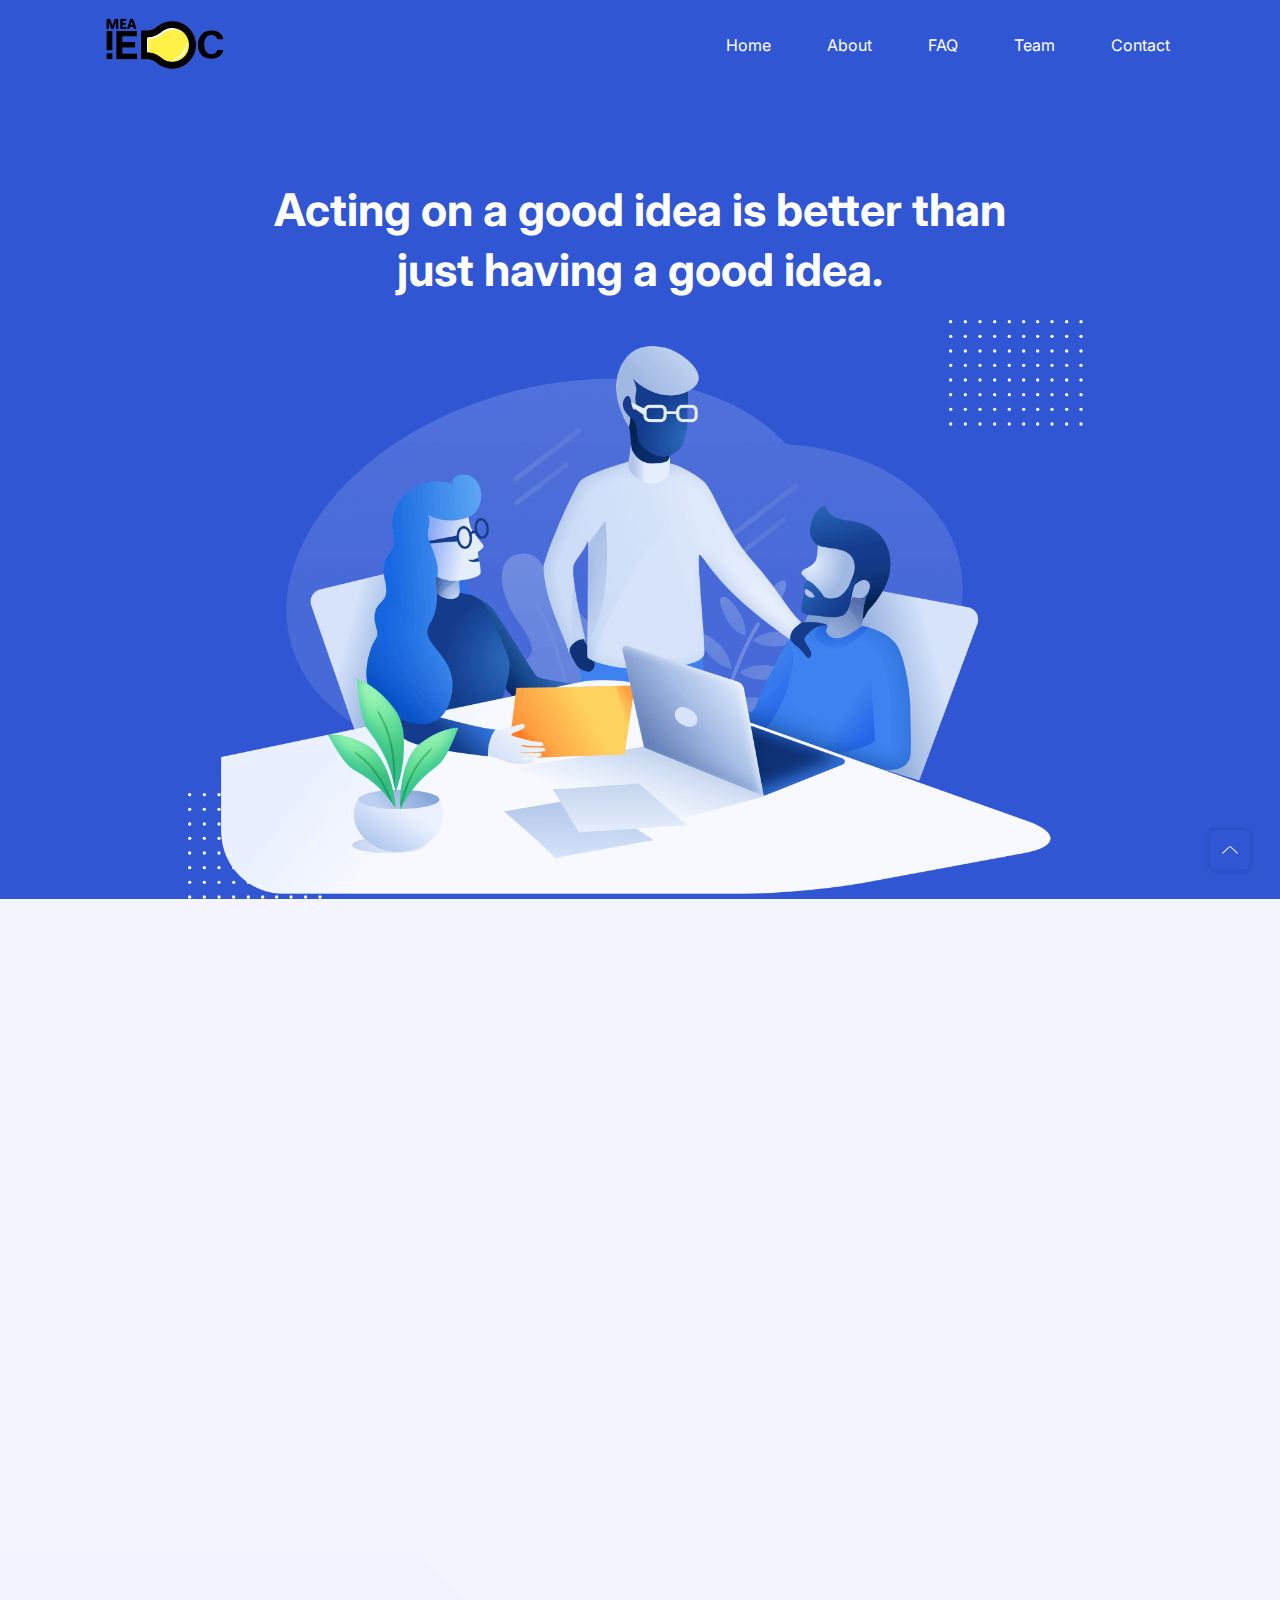
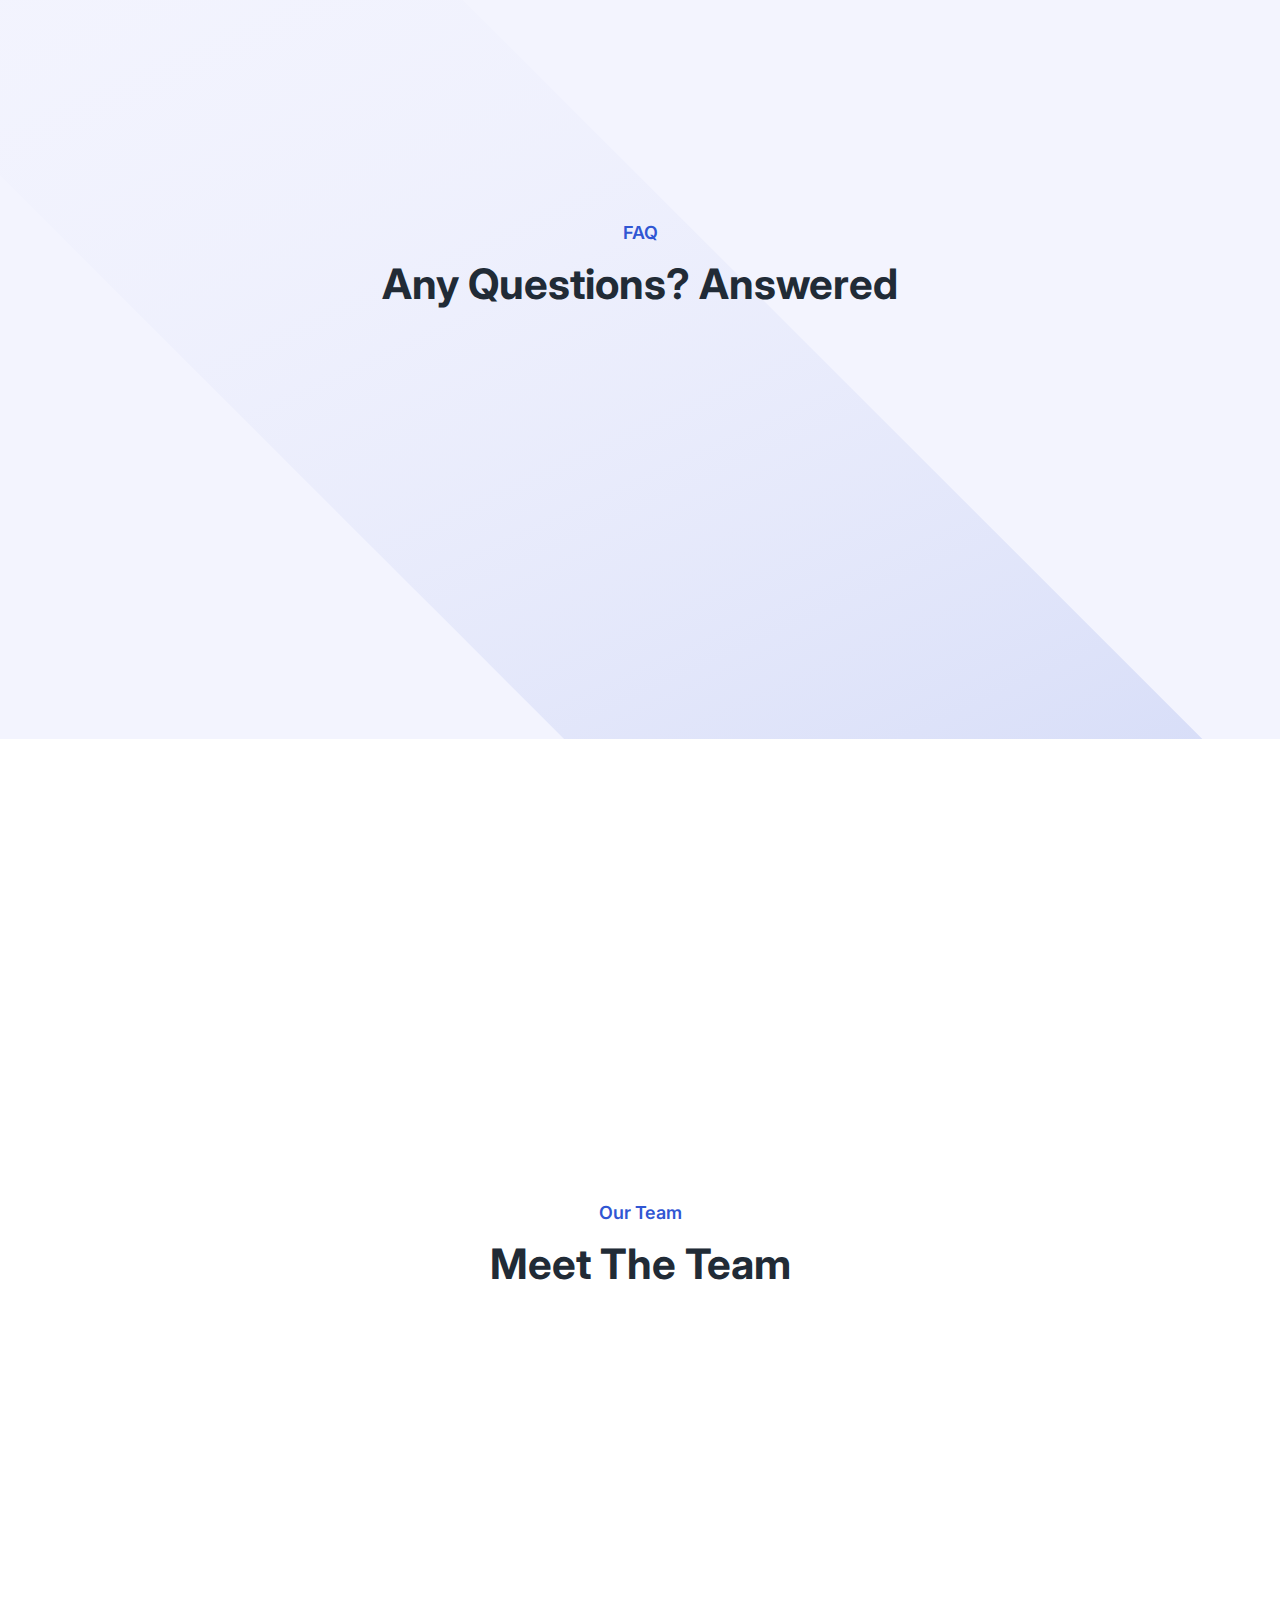
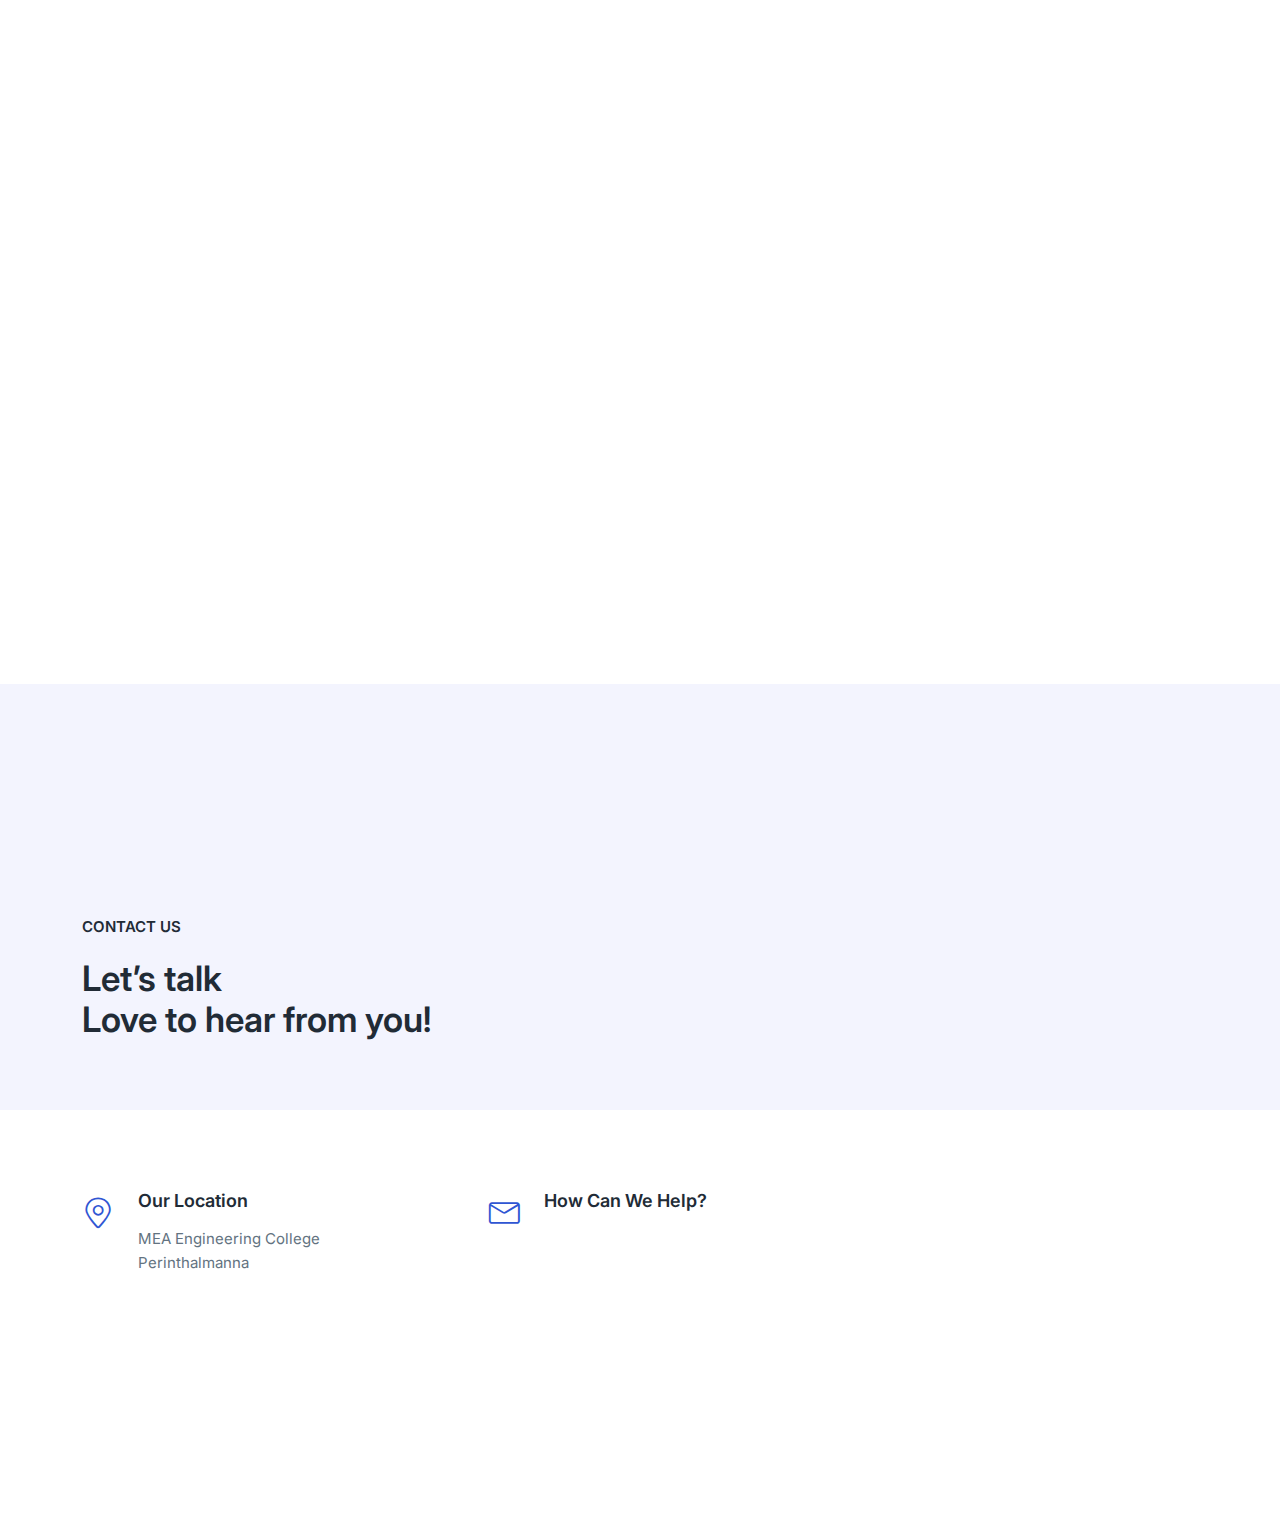
==== commit a1bbb17e: "Merge pull request #1 from yaseenkotta/master" ====
--- a/index.html
+++ b/index.html
@@ -17,21 +17,39 @@
     <title>MEA IEDC</title>
 
     <!-- Primary Meta Tags -->
-<meta name="title" content="MEA IEDC">
-<meta name="description" content="The MEA Innovation and Entrepreneurship Development Cell(IEDC) is an active organization aiming to foster innovation culture in our institution">
-
-<!-- Open Graph / Facebook -->
-<meta property="og:type" content="website">
-<meta property="og:url" content="https://uideck.com/play/">
-<meta property="og:title" content="MEA IEDC">
-<meta property="og:description" content="Play - Free Open Source HTML Bootstrap Template by UIdeck Team">
-<meta property="og:image" content="https://uideck.com/wp-content/uploads/2021/09/play-meta-bs.jpg">
+    <meta name="title" content="MEA IEDC" />
+    <meta
+      name="description"
+      content="The MEA Innovation and Entrepreneurship Development Cell(IEDC) is an active organization aiming to foster innovation culture in our institution"
+    />
+
+    <!-- Open Graph / Facebook -->
+    <meta property="og:type" content="website" />
+    <meta property="og:url" content="https://uideck.com/play/" />
+    <meta property="og:title" content="MEA IEDC" />
+    <meta
+      property="og:description"
+      content="Play - Free Open Source HTML Bootstrap Template by UIdeck Team"
+    />
+    <meta
+      property="og:image"
+      content="https://uideck.com/wp-content/uploads/2021/09/play-meta-bs.jpg"
+    />
     <!-- Twitter -->
-<meta property="twitter:card" content="summary_large_image">
-<meta property="twitter:url" content="https://uideck.com/play/">
-<meta property="twitter:title" content="Play - Free Open Source HTML Bootstrap Template by UIdeck">
-<meta property="twitter:description" content="Play - Free Open Source HTML Bootstrap Template by UIdeck Team">
-<meta property="twitter:image" content="https://uideck.com/wp-content/uploads/2021/09/play-meta-bs.jpg">
+    <meta property="twitter:card" content="summary_large_image" />
+    <meta property="twitter:url" content="https://uideck.com/play/" />
+    <meta
+      property="twitter:title"
+      content="Play - Free Open Source HTML Bootstrap Template by UIdeck"
+    />
+    <meta
+      property="twitter:description"
+      content="Play - Free Open Source HTML Bootstrap Template by UIdeck Team"
+    />
+    <meta
+      property="twitter:image"
+      content="https://uideck.com/wp-content/uploads/2021/09/play-meta-bs.jpg"
+    />
 
     <!--====== Favicon Icon ======-->
     <link
@@ -63,7 +81,7 @@
               </button>
 
               <div class="navbar-collapse navelist">
-                <ul id="nav" class="navbar-nav ">
+                <ul id="nav" class="navbar-nav">
                   <li class="nav-item">
                     <a class="ud-menu-scroll" href="#home">Home</a>
                   </li>
@@ -72,7 +90,7 @@
                     <a class="ud-menu-scroll" href="#about">About</a>
                   </li>
                   <li class="nav-item">
-                    <a class="ud-menu-scroll" href="#pricing">FAQ</a>
+                    <a class="ud-menu-scroll" href="#faq">FAQ</a>
                   </li>
                   <li class="nav-item">
                     <a class="ud-menu-scroll" href="#team">Team</a>
@@ -80,7 +98,7 @@
                   <li class="nav-item">
                     <a class="ud-menu-scroll" href="#contact">Contact</a>
                   </li>
-                  <li class="nav-item nav-item-has-children">
+                  <!-- <li class="nav-item nav-item-has-children">
                     <a href="javascript:void(0)"> Pages </a>
                     <ul class="ud-submenu">
                       <li class="ud-submenu-item">
@@ -117,7 +135,7 @@
                         <a href="404.html" class="ud-submenu-link">404 Page</a>
                       </li>
                     </ul>
-                  </li>
+                  </li> -->
                 </ul>
               </div>
 
@@ -149,18 +167,28 @@
                 Multidisciplinary Web Template Built with Your Favourite
                 Technology - HTML Bootstrap, Tailwind and React NextJS.
               </p> -->
-              <ul class="ud-hero-buttons">
+              <!-- <ul class="ud-hero-buttons">
                 <li>
-                  <a href="https://links.uideck.com/play-bootstrap-download" rel="nofollow noopener" target="_blank" class="ud-main-btn ud-white-btn">
+                  <a
+                    href="https://links.uideck.com/play-bootstrap-download"
+                    rel="nofollow noopener"
+                    target="_blank"
+                    class="ud-main-btn ud-white-btn"
+                  >
                     Download Now
                   </a>
                 </li>
                 <li>
-                  <a href="https://github.com/uideck/play-bootstrap" rel="nofollow noopener" target="_blank" class="ud-main-btn ud-link-btn">
+                  <a
+                    href="https://github.com/uideck/play-bootstrap"
+                    rel="nofollow noopener"
+                    target="_blank"
+                    class="ud-main-btn ud-link-btn"
+                  >
                     Learn More <i class="lni lni-arrow-right"></i>
                   </a>
                 </li>
-              </ul>
+              </ul> -->
             </div>
             <div
               class="ud-hero-brands-wrapper wow fadeInUp"
@@ -188,88 +216,88 @@
     <!-- ====== Hero End ====== -->
 
     <!-- ====== Features Start ====== -->
-<!--    <section id="features" class="ud-features">-->
-<!--      <div class="container">-->
-<!--        <div class="row">-->
-<!--          <div class="col-lg-12">-->
-<!--            <div class="ud-section-title">-->
-<!--              <span>Features</span>-->
-<!--              <h2>Main Features of Play</h2>-->
-<!--              <p>-->
-<!--                There are many variations of passages of Lorem Ipsum available-->
-<!--                but the majority have suffered alteration in some form.-->
-<!--              </p>-->
-<!--            </div>-->
-<!--          </div>-->
-<!--        </div>-->
-<!--        <div class="row">-->
-<!--          <div class="col-xl-3 col-lg-3 col-sm-6">-->
-<!--            <div class="ud-single-feature wow fadeInUp" data-wow-delay=".1s">-->
-<!--              <div class="ud-feature-icon">-->
-<!--                <i class="lni lni-gift"></i>-->
-<!--              </div>-->
-<!--              <div class="ud-feature-content">-->
-<!--                <h3 class="ud-feature-title">Free and Open-Source</h3>-->
-<!--                <p class="ud-feature-desc">-->
-<!--                  Lorem Ipsum is simply dummy text of the printing and industry.-->
-<!--                </p>-->
-<!--                <a href="javascript:void(0)" class="ud-feature-link">-->
-<!--                  Learn More-->
-<!--                </a>-->
-<!--              </div>-->
-<!--            </div>-->
-<!--          </div>-->
-<!--          <div class="col-xl-3 col-lg-3 col-sm-6">-->
-<!--            <div class="ud-single-feature wow fadeInUp" data-wow-delay=".15s">-->
-<!--              <div class="ud-feature-icon">-->
-<!--                <i class="lni lni-move"></i>-->
-<!--              </div>-->
-<!--              <div class="ud-feature-content">-->
-<!--                <h3 class="ud-feature-title">Multipurpose Template</h3>-->
-<!--                <p class="ud-feature-desc">-->
-<!--                  Lorem Ipsum is simply dummy text of the printing and industry.-->
-<!--                </p>-->
-<!--                <a href="javascript:void(0)" class="ud-feature-link">-->
-<!--                  Learn More-->
-<!--                </a>-->
-<!--              </div>-->
-<!--            </div>-->
-<!--          </div>-->
-<!--          <div class="col-xl-3 col-lg-3 col-sm-6">-->
-<!--            <div class="ud-single-feature wow fadeInUp" data-wow-delay=".2s">-->
-<!--              <div class="ud-feature-icon">-->
-<!--                <i class="lni lni-layout"></i>-->
-<!--              </div>-->
-<!--              <div class="ud-feature-content">-->
-<!--                <h3 class="ud-feature-title">High-quality Design</h3>-->
-<!--                <p class="ud-feature-desc">-->
-<!--                  Lorem Ipsum is simply dummy text of the printing and industry.-->
-<!--                </p>-->
-<!--                <a href="javascript:void(0)" class="ud-feature-link">-->
-<!--                  Learn More-->
-<!--                </a>-->
-<!--              </div>-->
-<!--            </div>-->
-<!--          </div>-->
-<!--          <div class="col-xl-3 col-lg-3 col-sm-6">-->
-<!--            <div class="ud-single-feature wow fadeInUp" data-wow-delay=".25s">-->
-<!--              <div class="ud-feature-icon">-->
-<!--                <i class="lni lni-layers"></i>-->
-<!--              </div>-->
-<!--              <div class="ud-feature-content">-->
-<!--                <h3 class="ud-feature-title">All Essential Elements</h3>-->
-<!--                <p class="ud-feature-desc">-->
-<!--                  Lorem Ipsum is simply dummy text of the printing and industry.-->
-<!--                </p>-->
-<!--                <a href="javascript:void(0)" class="ud-feature-link">-->
-<!--                  Learn More-->
-<!--                </a>-->
-<!--              </div>-->
-<!--            </div>-->
-<!--          </div>-->
-<!--        </div>-->
-<!--      </div>-->
-<!--    </section>-->
+    <!--    <section id="features" class="ud-features">-->
+    <!--      <div class="container">-->
+    <!--        <div class="row">-->
+    <!--          <div class="col-lg-12">-->
+    <!--            <div class="ud-section-title">-->
+    <!--              <span>Features</span>-->
+    <!--              <h2>Main Features of Play</h2>-->
+    <!--              <p>-->
+    <!--                There are many variations of passages of Lorem Ipsum available-->
+    <!--                but the majority have suffered alteration in some form.-->
+    <!--              </p>-->
+    <!--            </div>-->
+    <!--          </div>-->
+    <!--        </div>-->
+    <!--        <div class="row">-->
+    <!--          <div class="col-xl-3 col-lg-3 col-sm-6">-->
+    <!--            <div class="ud-single-feature wow fadeInUp" data-wow-delay=".1s">-->
+    <!--              <div class="ud-feature-icon">-->
+    <!--                <i class="lni lni-gift"></i>-->
+    <!--              </div>-->
+    <!--              <div class="ud-feature-content">-->
+    <!--                <h3 class="ud-feature-title">Free and Open-Source</h3>-->
+    <!--                <p class="ud-feature-desc">-->
+    <!--                  Lorem Ipsum is simply dummy text of the printing and industry.-->
+    <!--                </p>-->
+    <!--                <a href="javascript:void(0)" class="ud-feature-link">-->
+    <!--                  Learn More-->
+    <!--                </a>-->
+    <!--              </div>-->
+    <!--            </div>-->
+    <!--          </div>-->
+    <!--          <div class="col-xl-3 col-lg-3 col-sm-6">-->
+    <!--            <div class="ud-single-feature wow fadeInUp" data-wow-delay=".15s">-->
+    <!--              <div class="ud-feature-icon">-->
+    <!--                <i class="lni lni-move"></i>-->
+    <!--              </div>-->
+    <!--              <div class="ud-feature-content">-->
+    <!--                <h3 class="ud-feature-title">Multipurpose Template</h3>-->
+    <!--                <p class="ud-feature-desc">-->
+    <!--                  Lorem Ipsum is simply dummy text of the printing and industry.-->
+    <!--                </p>-->
+    <!--                <a href="javascript:void(0)" class="ud-feature-link">-->
+    <!--                  Learn More-->
+    <!--                </a>-->
+    <!--              </div>-->
+    <!--            </div>-->
+    <!--          </div>-->
+    <!--          <div class="col-xl-3 col-lg-3 col-sm-6">-->
+    <!--            <div class="ud-single-feature wow fadeInUp" data-wow-delay=".2s">-->
+    <!--              <div class="ud-feature-icon">-->
+    <!--                <i class="lni lni-layout"></i>-->
+    <!--              </div>-->
+    <!--              <div class="ud-feature-content">-->
+    <!--                <h3 class="ud-feature-title">High-quality Design</h3>-->
+    <!--                <p class="ud-feature-desc">-->
+    <!--                  Lorem Ipsum is simply dummy text of the printing and industry.-->
+    <!--                </p>-->
+    <!--                <a href="javascript:void(0)" class="ud-feature-link">-->
+    <!--                  Learn More-->
+    <!--                </a>-->
+    <!--              </div>-->
+    <!--            </div>-->
+    <!--          </div>-->
+    <!--          <div class="col-xl-3 col-lg-3 col-sm-6">-->
+    <!--            <div class="ud-single-feature wow fadeInUp" data-wow-delay=".25s">-->
+    <!--              <div class="ud-feature-icon">-->
+    <!--                <i class="lni lni-layers"></i>-->
+    <!--              </div>-->
+    <!--              <div class="ud-feature-content">-->
+    <!--                <h3 class="ud-feature-title">All Essential Elements</h3>-->
+    <!--                <p class="ud-feature-desc">-->
+    <!--                  Lorem Ipsum is simply dummy text of the printing and industry.-->
+    <!--                </p>-->
+    <!--                <a href="javascript:void(0)" class="ud-feature-link">-->
+    <!--                  Learn More-->
+    <!--                </a>-->
+    <!--              </div>-->
+    <!--            </div>-->
+    <!--          </div>-->
+    <!--        </div>-->
+    <!--      </div>-->
+    <!--    </section>-->
     <!-- ====== Features End ====== -->
 
     <!-- ====== About Start ====== -->
@@ -281,14 +309,25 @@
               <span class="tag">About Us</span>
               <h2>A Place to foster ideas</h2>
               <p>
-                The MEA Innovation and Entrepreneurship Development Cell(IEDC) is an active organization aiming to foster innovation culture in our institution. IEDC provide venues for creative students to learn and collaborate their innovative ideas into prototypes of viable products and services.We promote technology based startup ventures from the college students and provide them with access to requirements. we organise various workshops,webinars,entalks, competitions for developing the innovative ideas to start new venture as an entrepreneur.
+                The MEA Innovation and Entrepreneurship Development Cell(IEDC)
+                is an active organization aiming to foster innovation culture in
+                our institution. IEDC provide venues for creative students to
+                learn and collaborate their innovative ideas into prototypes of
+                viable products and services.We promote technology based startup
+                ventures from the college students and provide them with access
+                to requirements. we organise various workshops,webinars,entalks,
+                competitions for developing the innovative ideas to start new
+                venture as an entrepreneur.
               </p>
 
-              <a href="javascript:void(0)" class="ud-main-btn">Learn More</a>
+              <!-- <a href="javascript:void(0)" class="ud-main-btn">Learn More</a> -->
             </div>
           </div>
           <div class="ud-about-image">
-            <img src="https://img.freepik.com/free-vector/flat-hand-drawn-people-starting-business-project_52683-56392.jpg?w=740" alt="about-image" />
+            <img
+              src="https://img.freepik.com/free-vector/flat-hand-drawn-people-starting-business-project_52683-56392.jpg?w=740"
+              alt="about-image"
+            />
           </div>
         </div>
       </div>
@@ -407,10 +446,7 @@
             <div class="ud-section-title text-center mx-auto">
               <span>FAQ</span>
               <h2>Any Questions? Answered</h2>
-              <p>
-                There are many variations of passages of Lorem Ipsum available
-                but the majority have suffered alteration in some form.
-              </p>
+              
             </div>
           </div>
         </div>
@@ -431,7 +467,14 @@
                 </button>
                 <div id="collapseOne" class="accordion-collapse collapse">
                   <div class="ud-faq-body">
-                    The Innovation and Entrepreneurship Development Cell (IEDC) is an organisation that aims to promote the institutional vision of transforming youngsters into technological entrepreneurs and innovative leaders. MEA IEDC believes in a culture outside of textbooks, promoting innovative ideas and regularly supporting the students to develop them into solid projects. We establish a platform to pursue ideas and businesses at an early stage
+                    The Innovation and Entrepreneurship Development Cell (IEDC)
+                    is an organisation that aims to promote the institutional
+                    vision of transforming youngsters into technological
+                    entrepreneurs and innovative leaders. MEA IEDC believes in a
+                    culture outside of textbooks, promoting innovative ideas and
+                    regularly supporting the students to develop them into solid
+                    projects. We establish a platform to pursue ideas and
+                    businesses at an early stage
                   </div>
                 </div>
               </div>
@@ -450,11 +493,9 @@
                 </button>
                 <div id="collapseTwo" class="accordion-collapse collapse">
                   <div class="ud-faq-body">
-                    Lorem Ipsum is simply dummy text of the printing and
-                    typesetting industry. Lorem Ipsum has been the industry's
-                    standard dummy text ever since the 1500s, when an unknown
-                    printer took a galley of type and scrambled it to make a
-                    type specimen book.
+                    The Kerala Startup Mission (KSUM) is the nodal agency of the government of Kerala for promoting entrepreneurship in the state. It is also the implementing body for the Kerala Technology Startup Policy that supports the state’s startup ecosystem through the various schemes and support programs. KSUM was founded in 2006, with the goal to promote technology-based entrepreneurship activities and to create the infrastructure and ecosystem required to support high-end technology-based startup businesses.
+                    KSUM acts as a springboard for budding entrepreneurs who wish to launch themselves into the world of technology-based careers and has helped develop several innovative products and solutions. Over the past decade KSUM has been able to build a vibrant startup ecosystem allowing technology entrepreneurs to pursue their goals and dreams by providing them complete support in the startup life cycle. Today KSUM along with sector-specific partner organisations, boast of 2900 + registered startups, 10 Lakh + sq. feet of incubation space, 40+ incubators and 300+ innovation centres across the state of Kerala.
+                    The interventions made by KSUM in Kerala have brought about a cultural change among the youth of Kerala, as well as in how the government goes about its work. Young minds who come up with innovative solutions now have the support of various incubators and government schemes as highlighted earlier, which not only help bring in funding but also provide mentorship and expansion opportunities at different stages. This approach of the government enables startups to entrepreneurs to get ample opportunities to collaborate with the support infrastructure to develop impactful technology solutions.
                   </div>
                 </div>
               </div>
@@ -498,11 +539,7 @@
                 </button>
                 <div id="collapseFour" class="accordion-collapse collapse">
                   <div class="ud-faq-body">
-                    Lorem Ipsum is simply dummy text of the printing and
-                    typesetting industry. Lorem Ipsum has been the industry's
-                    standard dummy text ever since the 1500s, when an unknown
-                    printer took a galley of type and scrambled it to make a
-                    type specimen book.
+                    The term startup refers to a company in the first stages of operations. Startups are founded by one or more entrepreneurs who want to develop a product or service for which they believe there is demand.
                   </div>
                 </div>
               </div>
@@ -522,11 +559,7 @@
                 </button>
                 <div id="collapseSix" class="accordion-collapse collapse">
                   <div class="ud-faq-body">
-                    Lorem Ipsum is simply dummy text of the printing and
-                    typesetting industry. Lorem Ipsum has been the industry's
-                    standard dummy text ever since the 1500s, when an unknown
-                    printer took a galley of type and scrambled it to make a
-                    type specimen book.
+                    The MEA Innovation and Entrepreneurship Development Cell(IEDC) is an active organization aiming to foster innovation culture in our institution. IEDC provide venues for creative students to learn and collaborate their innovative ideas into prototypes of viable products and services.We promote technology based startup ventures from the college students and provide them with access to requirements. we organise various workshops,webinars,entalks, competitions for developing the innovative ideas to start new venture as an entrepreneur.
                   </div>
                 </div>
               </div>
@@ -682,29 +715,52 @@
               </div>
               <div class="ud-brands-logo">
                 <div class="ud-single-logo">
-                  <img src="assets/images/ippi_eco_life-removebg-preview.png" alt="ayroui" />
-                </div>
-                <div class="ud-single-logo">
-                  <img src="assets/images/SMART WHEELCHAIR.png" alt="uideck" />
-                </div>
+                  <img
+                    src="assets/images/brands/SMART_WHEELCHAIR.png"
+                    alt="uideck"
+                  />
+                </div>
+
                 <div class="ud-single-logo">
                   <img
-                    src="assets/images/brands/graygrids.svg"
-                    alt="graygrids"
+                    src="assets/images/brands/agri.png"
+                    alt="ecommerce-html"
                   />
                 </div>
                 <div class="ud-single-logo">
                   <img
-                    src="assets/images/brands/lineicons.svg"
-                    alt="lineicons"
+                    src="assets/images/brands/freshea.png"
+                    alt="ecommerce-html"
                   />
                 </div>
+
                 <div class="ud-single-logo">
                   <img
-                    src="assets/images/brands/ecommerce-html.svg"
+                    src="assets/images/brands/ippi_eco_life-removebg-preview.png"
+                    alt="ayroui"
+                  />
+                </div>
+                
+
+                
+
+                <div class="ud-single-logo">
+                  <img
+                    src="assets/images/brands/eyeris.png"
                     alt="ecommerce-html"
                   />
                 </div>
+                <div class="ud-single-logo">
+                  <img
+                    src="assets/images/brands/tmc.png"
+                    alt="ecommerce-html"
+                  />
+                </div>
+
+                
+                
+                
+
               </div>
             </div>
           </div>
@@ -721,20 +777,47 @@
             <div class="ud-section-title mx-auto text-center">
               <span>Our Team</span>
               <h2>Meet The Team</h2>
-              <p>
-                There are many variations of passages of Lorem Ipsum available
-                but the majority have suffered alteration in some form.
-              </p>
+              
             </div>
           </div>
         </div>
 
         <div class="row">
+
+
+          <div class="col-xl-3 col-lg-3 col-sm-6">
+            <div class="ud-single-team wow fadeInUp" data-wow-delay=".15s">
+              <div class="ud-team-image-wrapper">
+                <div class="ud-team-image">
+                  <img src="assets/images/team/nod.jpg" alt="team" />
+                </div>
+
+                <img
+                  src="assets/images/team/dotted-shape.svg"
+                  alt="shape"
+                  class="shape shape-1"
+                />
+                <img
+                  src="assets/images/team/shape-2.svg"
+                  alt="shape"
+                  class="shape shape-2"
+                />
+              </div>
+              <div class="ud-team-info">
+                <h5>Dr Jeeja Menon</h5>
+                <h6>IEDC Nodal Officer</h6>
+              </div>
+            </div>
+          </div>
+
+          
+
+
           <div class="col-xl-3 col-lg-3 col-sm-6">
             <div class="ud-single-team wow fadeInUp" data-wow-delay=".1s">
               <div class="ud-team-image-wrapper">
                 <div class="ud-team-image">
-                  <img src="assets/images/team/team-01.png" alt="team" />
+                  <img src="assets/images/team/ceo.jpg" alt="team" />
                 </div>
 
                 <img
@@ -749,10 +832,10 @@
                 />
               </div>
               <div class="ud-team-info">
-                <h5>Adveen Desuza</h5>
-                <h6>UI Designer</h6>
-              </div>
-              <ul class="ud-team-socials">
+                <h5>Fathima PA</h5>
+                <h6>Chief Executive Officer</h6>
+              </div>
+              <!-- <ul class="ud-team-socials">
                 <li>
                   <a href="https://twitter.com/MusharofChy">
                     <i class="lni lni-facebook-filled"></i>
@@ -768,14 +851,15 @@
                     <i class="lni lni-instagram-filled"></i>
                   </a>
                 </li>
-              </ul>
-            </div>
-          </div>
+              </ul> -->
+            </div>
+          </div>
+
           <div class="col-xl-3 col-lg-3 col-sm-6">
             <div class="ud-single-team wow fadeInUp" data-wow-delay=".15s">
               <div class="ud-team-image-wrapper">
                 <div class="ud-team-image">
-                  <img src="assets/images/team/team-02.png" alt="team" />
+                  <img src="assets/images/team/wie.jpg" alt="team" />
                 </div>
 
                 <img
@@ -790,33 +874,66 @@
                 />
               </div>
               <div class="ud-team-info">
-                <h5>Jezmin uniya</h5>
-                <h6>Product Designer</h6>
-              </div>
-              <ul class="ud-team-socials">
-                <li>
-                  <a href="https://twitter.com/MusharofChy">
-                    <i class="lni lni-facebook-filled"></i>
-                  </a>
-                </li>
-                <li>
-                  <a href="https://twitter.com/MusharofChy">
-                    <i class="lni lni-twitter-filled"></i>
-                  </a>
-                </li>
-                <li>
-                  <a href="https://twitter.com/MusharofChy">
-                    <i class="lni lni-instagram-filled"></i>
-                  </a>
-                </li>
-              </ul>
+                <h5>Hasna KK</h5>
+                <h6>WIE in-Charge</h6>
+              </div>
+            </div>
+          </div>
+
+          <div class="col-xl-3 col-lg-3 col-sm-6">
+            <div class="ud-single-team wow fadeInUp" data-wow-delay=".15s">
+              <div class="ud-team-image-wrapper">
+                <div class="ud-team-image">
+                  <img src="assets/images/team/idea.jpg" alt="team" />
+                </div>
+
+                <img
+                  src="assets/images/team/dotted-shape.svg"
+                  alt="shape"
+                  class="shape shape-1"
+                />
+                <img
+                  src="assets/images/team/shape-2.svg"
+                  alt="shape"
+                  class="shape shape-2"
+                />
+              </div>
+              <div class="ud-team-info">
+                <h5>Dr Jeeja Menon</h5>
+                <h6>Idea Development Team Head</h6>
+              </div>
+            </div>
+          </div>
+
+          <div class="col-xl-3 col-lg-3 col-sm-6">
+            <div class="ud-single-team wow fadeInUp" data-wow-delay=".15s">
+              <div class="ud-team-image-wrapper">
+                <div class="ud-team-image">
+                  <img src="assets/images/team/cfo.jpg" alt="team" />
+                </div>
+
+                <img
+                  src="assets/images/team/dotted-shape.svg"
+                  alt="shape"
+                  class="shape shape-1"
+                />
+                <img
+                  src="assets/images/team/shape-2.svg"
+                  alt="shape"
+                  class="shape shape-2"
+                />
+              </div>
+              <div class="ud-team-info">
+                <h5>Marwa</h5>
+                <h6>Chief Financial Officer</h6>
+              </div>
             </div>
           </div>
           <div class="col-xl-3 col-lg-3 col-sm-6">
             <div class="ud-single-team wow fadeInUp" data-wow-delay=".2s">
               <div class="ud-team-image-wrapper">
                 <div class="ud-team-image">
-                  <img src="assets/images/team/team-03.png" alt="team" />
+                  <img src="assets/images/team/cto.jpg" alt="team" />
                 </div>
 
                 <img
@@ -831,33 +948,16 @@
                 />
               </div>
               <div class="ud-team-info">
-                <h5>Andrieo Gloree</h5>
-                <h6>App Developer</h6>
-              </div>
-              <ul class="ud-team-socials">
-                <li>
-                  <a href="https://twitter.com/MusharofChy">
-                    <i class="lni lni-facebook-filled"></i>
-                  </a>
-                </li>
-                <li>
-                  <a href="https://twitter.com/MusharofChy">
-                    <i class="lni lni-twitter-filled"></i>
-                  </a>
-                </li>
-                <li>
-                  <a href="https://twitter.com/MusharofChy">
-                    <i class="lni lni-instagram-filled"></i>
-                  </a>
-                </li>
-              </ul>
+                <h5>Mohamed Danis</h5>
+                <h6>Chief Technical Officer</h6>
+              </div>
             </div>
           </div>
           <div class="col-xl-3 col-lg-3 col-sm-6">
             <div class="ud-single-team wow fadeInUp" data-wow-delay=".25s">
               <div class="ud-team-image-wrapper">
                 <div class="ud-team-image">
-                  <img src="assets/images/team/team-04.png" alt="team" />
+                  <img src="assets/images/team/cmo.jpg" alt="team" />
                 </div>
 
                 <img
@@ -872,28 +972,132 @@
                 />
               </div>
               <div class="ud-team-info">
-                <h5>Jackie Sanders</h5>
-                <h6>Content Writer</h6>
-              </div>
-              <ul class="ud-team-socials">
-                <li>
-                  <a href="https://twitter.com/MusharofChy">
-                    <i class="lni lni-facebook-filled"></i>
-                  </a>
-                </li>
-                <li>
-                  <a href="https://twitter.com/MusharofChy">
-                    <i class="lni lni-twitter-filled"></i>
-                  </a>
-                </li>
-                <li>
-                  <a href="https://twitter.com/MusharofChy">
-                    <i class="lni lni-instagram-filled"></i>
-                  </a>
-                </li>
-              </ul>
-            </div>
-          </div>
+                <h5>Mohammed Shameel P</h5>
+                <h6>Chief Marketing Officer</h6>
+              </div>
+            </div>
+          </div>
+          <div class="col-xl-3 col-lg-3 col-sm-6">
+            <div class="ud-single-team wow fadeInUp" data-wow-delay=".25s">
+              <div class="ud-team-image-wrapper">
+                <div class="ud-team-image">
+                  <img src="assets/images/team/coo.jpg" alt="team" />
+                </div>
+
+                <img
+                  src="assets/images/team/dotted-shape.svg"
+                  alt="shape"
+                  class="shape shape-1"
+                />
+                <img
+                  src="assets/images/team/shape-2.svg"
+                  alt="shape"
+                  class="shape shape-2"
+                />
+              </div>
+              <div class="ud-team-info">
+                <h5>Mohammed Shameel P</h5>
+                <h6>Chief Operating Officer</h6>
+              </div>
+            </div>
+          </div>
+          <div class="col-xl-3 col-lg-3 col-sm-6">
+            <div class="ud-single-team wow fadeInUp" data-wow-delay=".25s">
+              <div class="ud-team-image-wrapper">
+                <div class="ud-team-image">
+                  <img src="assets/images/team/cpo.jpg" alt="team" />
+                </div>
+
+                <img
+                  src="assets/images/team/dotted-shape.svg"
+                  alt="shape"
+                  class="shape shape-1"
+                />
+                <img
+                  src="assets/images/team/shape-2.svg"
+                  alt="shape"
+                  class="shape shape-2"
+                />
+              </div>
+              <div class="ud-team-info">
+                <h5>Mohammed Ashif</h5>
+                <h6>Chief Programming Officer</h6>
+              </div>
+            </div>
+          </div>
+          <div class="col-xl-3 col-lg-3 col-sm-6">
+            <div class="ud-single-team wow fadeInUp" data-wow-delay=".25s">
+              <div class="ud-team-image-wrapper">
+                <div class="ud-team-image">
+                  <img src="assets/images/team/cso.jpg" alt="team" />
+                </div>
+
+                <img
+                  src="assets/images/team/dotted-shape.svg"
+                  alt="shape"
+                  class="shape shape-1"
+                />
+                <img
+                  src="assets/images/team/shape-2.svg"
+                  alt="shape"
+                  class="shape shape-2"
+                />
+              </div>
+              <div class="ud-team-info">
+                <h5>Shameemudheen</h5>
+                <h6>Chief Social Officer</h6>
+              </div>
+            </div>
+          </div>
+          <div class="col-xl-3 col-lg-3 col-sm-6">
+            <div class="ud-single-team wow fadeInUp" data-wow-delay=".25s">
+              <div class="ud-team-image-wrapper">
+                <div class="ud-team-image">
+                  <img src="assets/images/team/cco.jpg" alt="team" />
+                </div>
+
+                <img
+                  src="assets/images/team/dotted-shape.svg"
+                  alt="shape"
+                  class="shape shape-1"
+                />
+                <img
+                  src="assets/images/team/shape-2.svg"
+                  alt="shape"
+                  class="shape shape-2"
+                />
+              </div>
+              <div class="ud-team-info">
+                <h5>Ahammed Suhail</h5>
+                <h6>Chief Creative Officer</h6>
+              </div>
+            </div>
+          </div>
+          <div class="col-xl-3 col-lg-3 col-sm-6">
+            <div class="ud-single-team wow fadeInUp" data-wow-delay=".25s">
+              <div class="ud-team-image-wrapper">
+                <div class="ud-team-image">
+                  <img src="assets/images/team/iot.jpg" alt="team" />
+                </div>
+
+                <img
+                  src="assets/images/team/dotted-shape.svg"
+                  alt="shape"
+                  class="shape shape-1"
+                />
+                <img
+                  src="assets/images/team/shape-2.svg"
+                  alt="shape"
+                  class="shape shape-2"
+                />
+              </div>
+              <div class="ud-team-info">
+                <h5>Mohammed Marwan</h5>
+                <h6>IoT in - Charge</h6>
+              </div>
+            </div>
+          </div>
+
         </div>
       </div>
     </section>
@@ -908,7 +1112,7 @@
               <div class="ud-contact-title">
                 <span>CONTACT US</span>
                 <h2>
-                  Let’s talk about <br />
+                  Let’s talk <br />
                   Love to hear from you!
                 </h2>
               </div>
@@ -919,7 +1123,7 @@
                   </div>
                   <div class="ud-info-meta">
                     <h5>Our Location</h5>
-                    <p>401 Broadway, 24th Floor, Orchard Cloud View, London</p>
+                    <p>MEA Engineering College Perinthalmanna</p>
                   </div>
                 </div>
                 <div class="ud-single-info">
@@ -928,8 +1132,8 @@
                   </div>
                   <div class="ud-info-meta">
                     <h5>How Can We Help?</h5>
-                    <p>info@yourdomain.com</p>
-                    <p>contact@yourdomain.com</p>
+                    <p></p>
+                    
                   </div>
                 </div>
               </div>
@@ -947,7 +1151,7 @@
                   <input
                     type="text"
                     name="fullName"
-                    placeholder="Adam Gelius"
+                    placeholder="Enter your name"
                   />
                 </div>
                 <div class="ud-form-group">
@@ -955,7 +1159,7 @@
                   <input
                     type="email"
                     name="email"
-                    placeholder="example@yourmail.com"
+                    placeholder="Enter your email"
                   />
                 </div>
                 <div class="ud-form-group">
@@ -963,7 +1167,7 @@
                   <input
                     type="text"
                     name="phone"
-                    placeholder="+885 1254 5211 552"
+                    placeholder="Enter your name"
                   />
                 </div>
                 <div class="ud-form-group">
@@ -988,7 +1192,7 @@
     <!-- ====== Contact End ====== -->
 
     <!-- ====== Footer Start ====== -->
-    <footer class="ud-footer wow fadeInUp" data-wow-delay=".15s">
+    <!-- <footer class="ud-footer wow fadeInUp" data-wow-delay=".15s">
       <div class="shape shape-1">
         <img src="assets/images/footer/shape-1.svg" alt="shape" />
       </div>
@@ -1219,7 +1423,7 @@
           </div>
         </div>
       </div>
-    </footer>
+    </footer> -->
     <!-- ====== Footer End ====== -->
 
     <!-- ====== Back To Top Start ====== -->
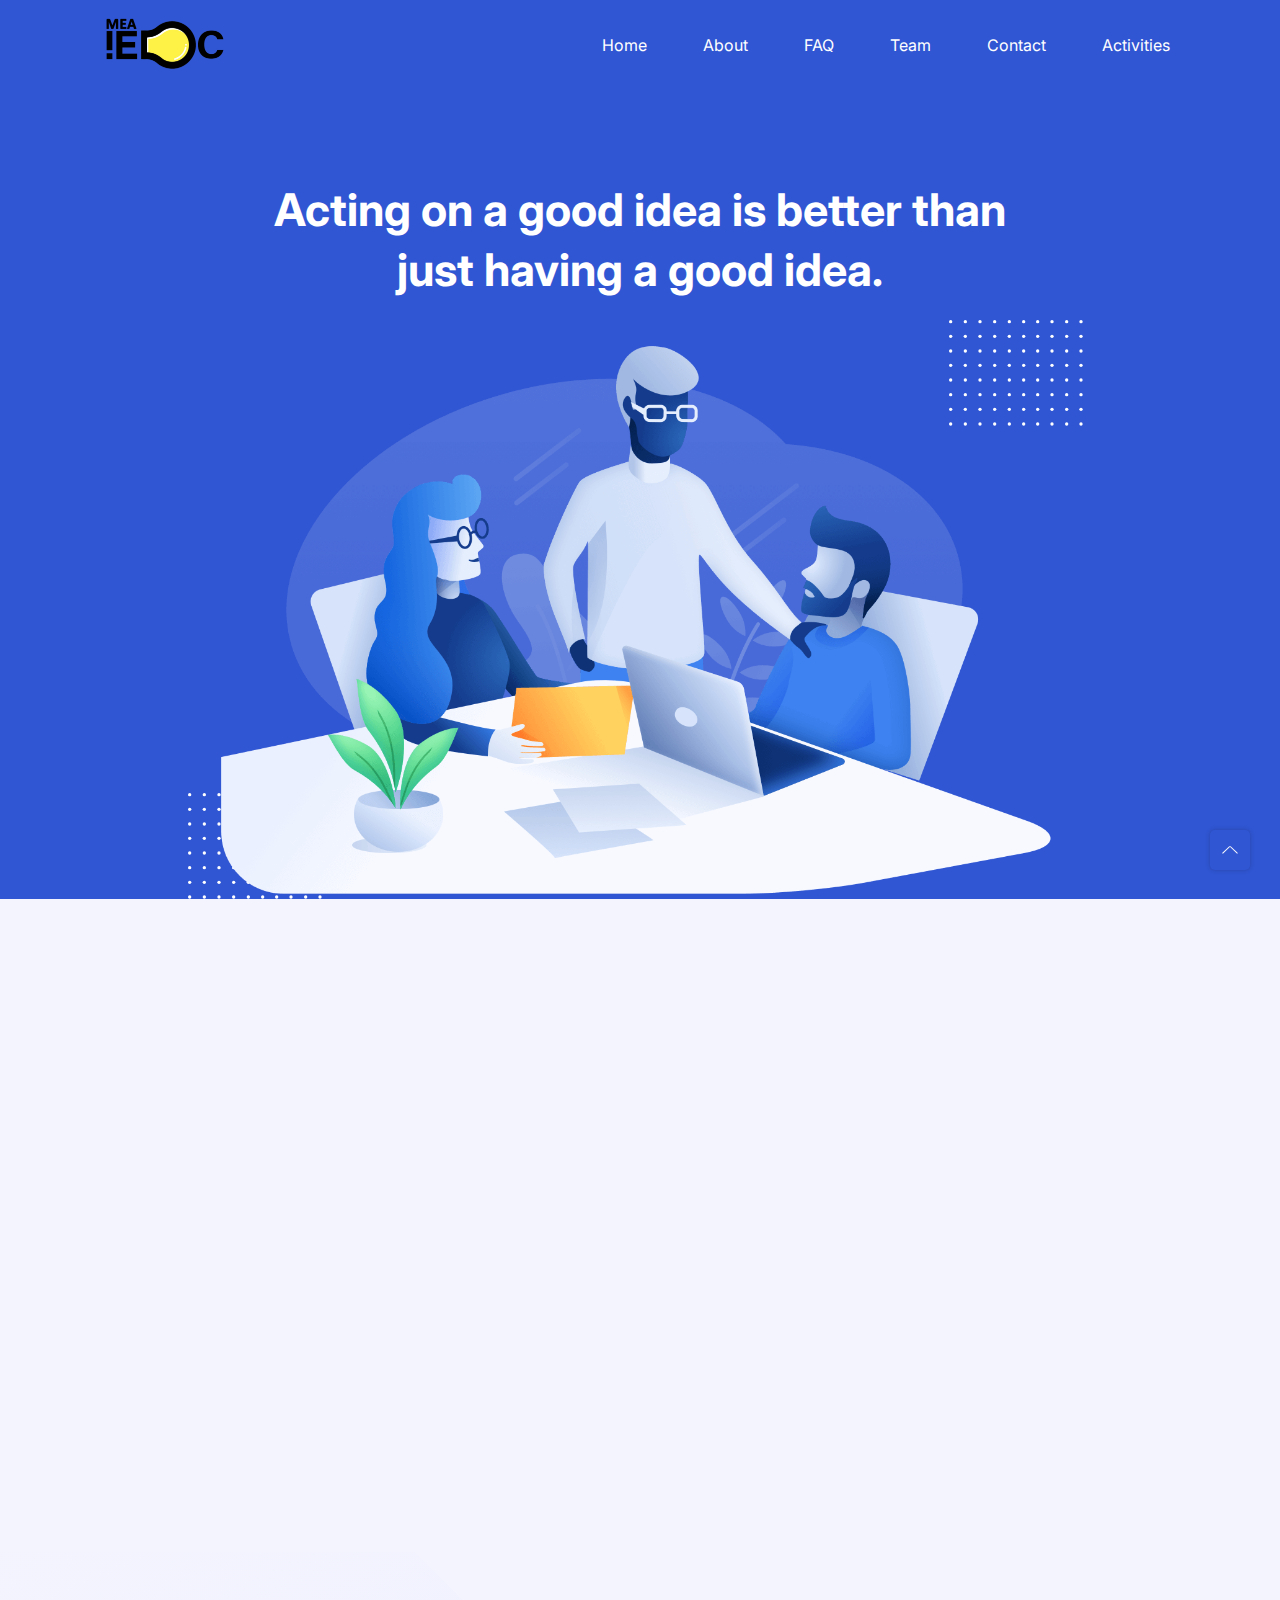
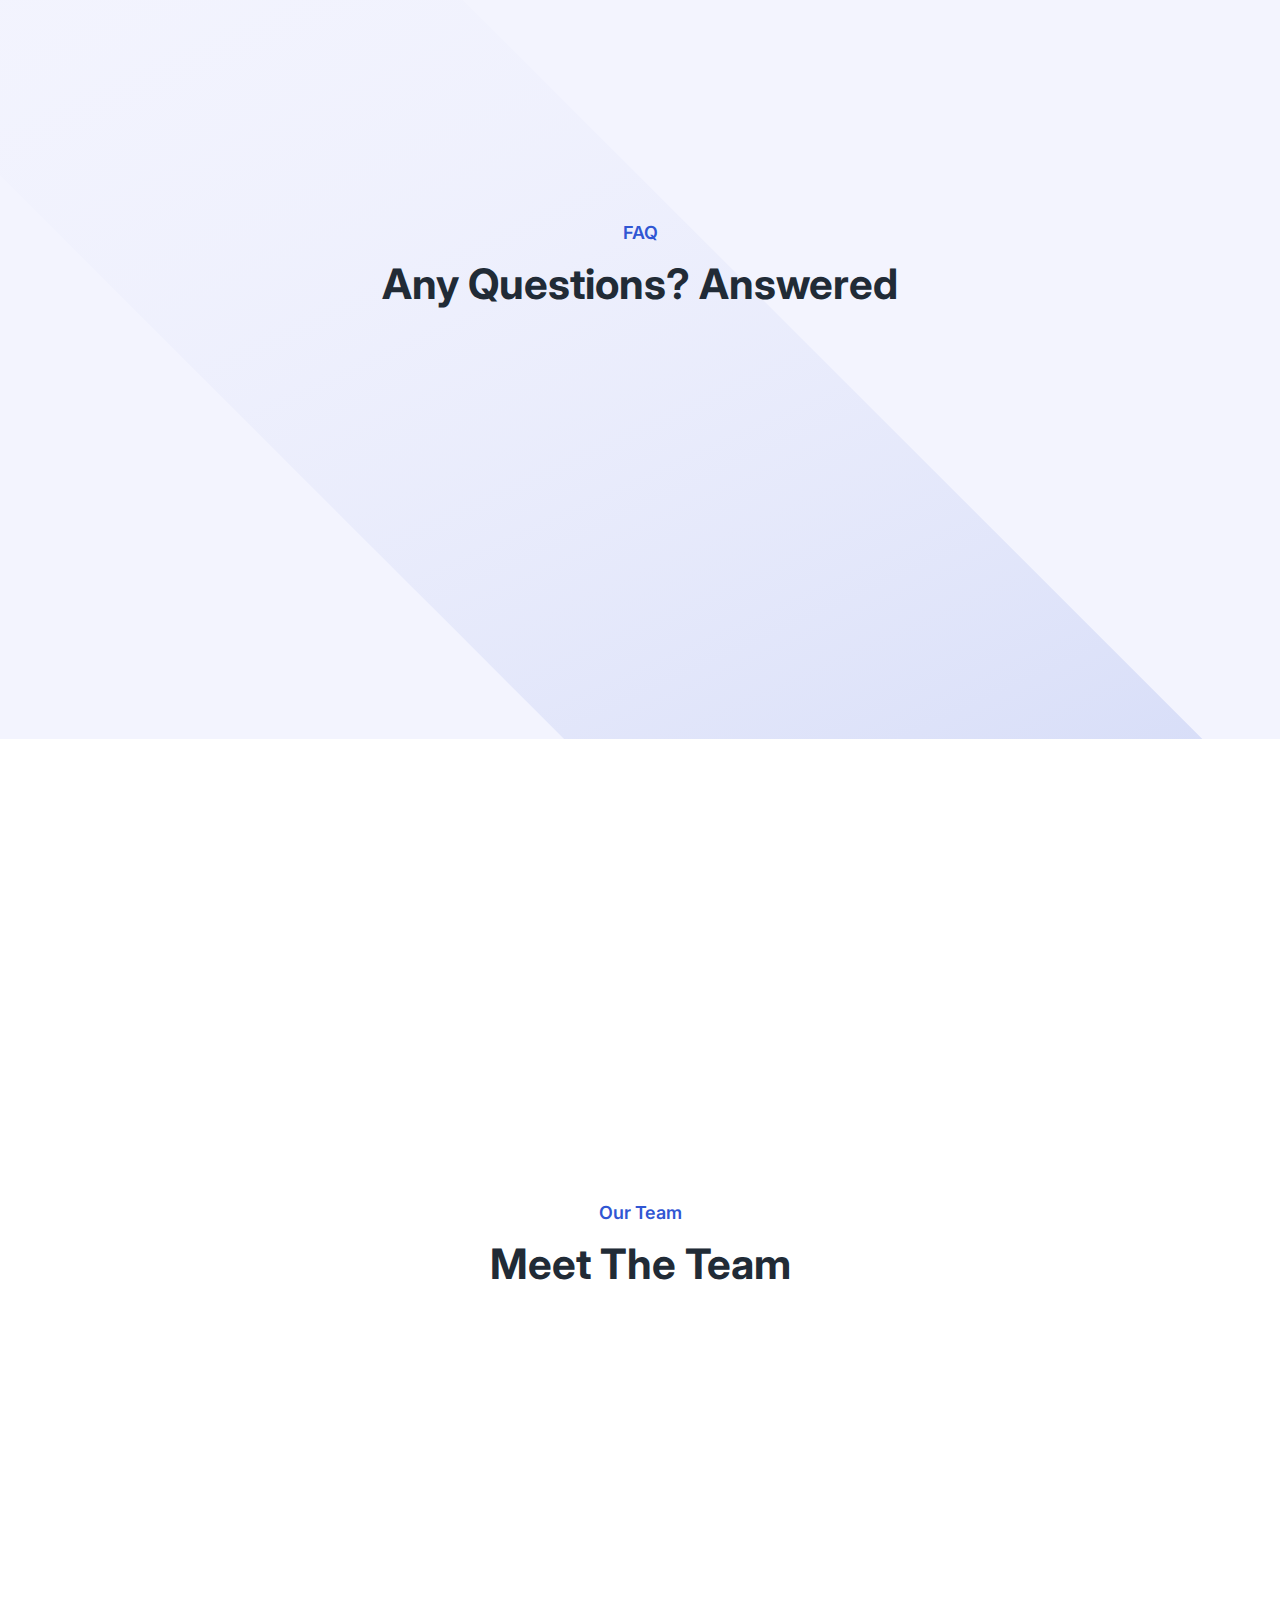
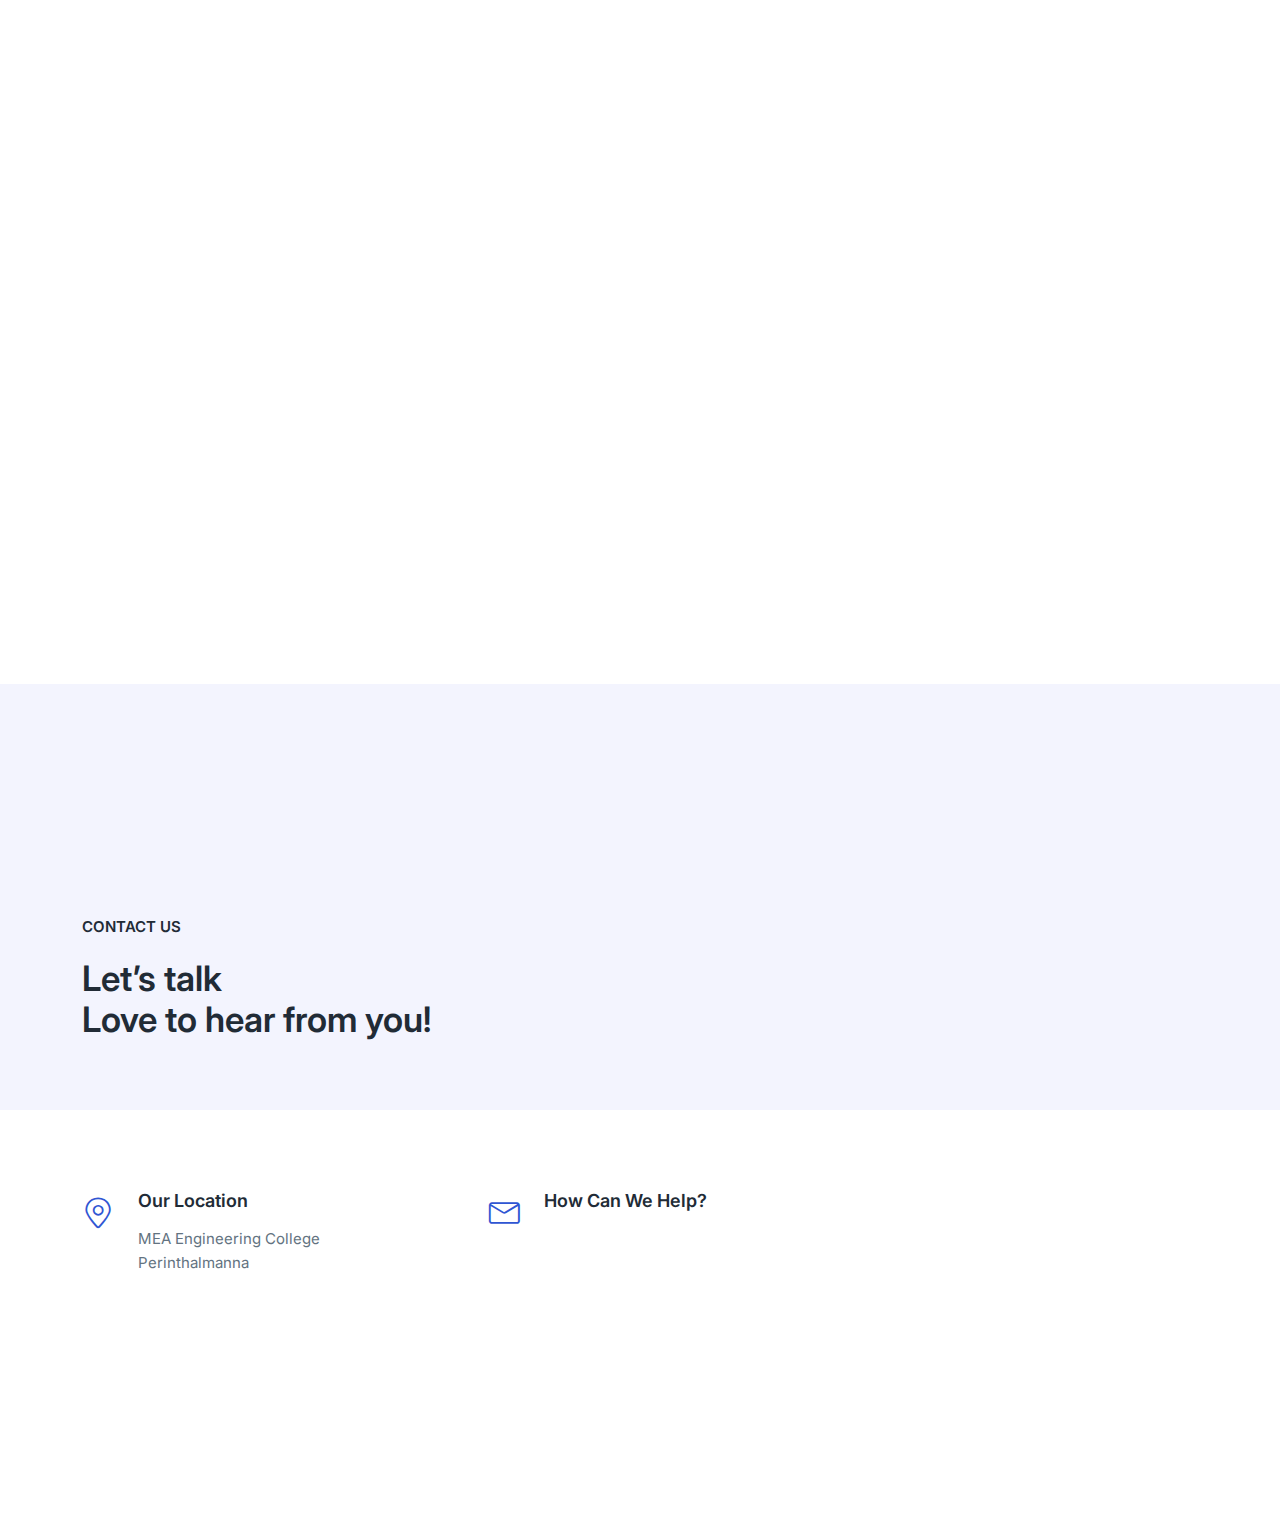
==== commit c14febab: "updated team" ====
--- a/index.html
+++ b/index.html
@@ -97,6 +97,11 @@
                   </li>
                   <li class="nav-item">
                     <a class="ud-menu-scroll" href="#contact">Contact</a>
+                  </li>
+                  <li class="nav-item">
+                    <a href="blog.html" class="ud-submenu-link">
+                      Activities
+                    </a>
                   </li>
                   <!-- <li class="nav-item nav-item-has-children">
                     <a href="javascript:void(0)"> Pages </a>
@@ -139,14 +144,7 @@
                 </ul>
               </div>
 
-              <!-- <div class="navbar-btn d-none d-sm-inline-block">
-                <a href="login.html" class="ud-main-btn ud-login-btn">
-                  Sign In
-                </a>
-                <a class="ud-main-btn ud-white-btn" href="javascript:void(0)">
-                  Sign Up
-                </a>
-              </div> -->
+              
             </nav>
           </div>
         </div>
@@ -711,7 +709,7 @@
           <div class="col-lg-12">
             <div class="ud-brands wow fadeInUp" data-wow-delay=".2s">
               <div class="ud-title">
-                <h6>Trusted and Used by</h6>
+                <h6>Established From MEA IEDC</h6>
               </div>
               <div class="ud-brands-logo">
                 <div class="ud-single-logo">
@@ -855,6 +853,176 @@
             </div>
           </div>
 
+          
+
+          <div class="col-xl-3 col-lg-3 col-sm-6">
+            <div class="ud-single-team wow fadeInUp" data-wow-delay=".15s">
+              <div class="ud-team-image-wrapper">
+                <div class="ud-team-image">
+                  <img src="assets/images/team/cfo.jpg" alt="team" />
+                </div>
+
+                <img
+                  src="assets/images/team/dotted-shape.svg"
+                  alt="shape"
+                  class="shape shape-1"
+                />
+                <img
+                  src="assets/images/team/shape-2.svg"
+                  alt="shape"
+                  class="shape shape-2"
+                />
+              </div>
+              <div class="ud-team-info">
+                <h5>Marwa</h5>
+                <h6>Chief Financial Officer</h6>
+              </div>
+            </div>
+          </div>
+          <div class="col-xl-3 col-lg-3 col-sm-6">
+            <div class="ud-single-team wow fadeInUp" data-wow-delay=".2s">
+              <div class="ud-team-image-wrapper">
+                <div class="ud-team-image">
+                  <img src="assets/images/team/cto.jpg" alt="team" />
+                </div>
+
+                <img
+                  src="assets/images/team/dotted-shape.svg"
+                  alt="shape"
+                  class="shape shape-1"
+                />
+                <img
+                  src="assets/images/team/shape-2.svg"
+                  alt="shape"
+                  class="shape shape-2"
+                />
+              </div>
+              <div class="ud-team-info">
+                <h5>Mohamed Danis</h5>
+                <h6>Chief Technical Officer</h6>
+              </div>
+            </div>
+          </div>
+          <div class="col-xl-3 col-lg-3 col-sm-6">
+            <div class="ud-single-team wow fadeInUp" data-wow-delay=".25s">
+              <div class="ud-team-image-wrapper">
+                <div class="ud-team-image">
+                  <img src="assets/images/team/cmo.jpg" alt="team" />
+                </div>
+
+                <img
+                  src="assets/images/team/dotted-shape.svg"
+                  alt="shape"
+                  class="shape shape-1"
+                />
+                <img
+                  src="assets/images/team/shape-2.svg"
+                  alt="shape"
+                  class="shape shape-2"
+                />
+              </div>
+              <div class="ud-team-info">
+                <h5>Mohammed Shameel P</h5>
+                <h6>Chief Marketing Officer</h6>
+              </div>
+            </div>
+          </div>
+          <div class="col-xl-3 col-lg-3 col-sm-6">
+            <div class="ud-single-team wow fadeInUp" data-wow-delay=".25s">
+              <div class="ud-team-image-wrapper">
+                <div class="ud-team-image">
+                  <img src="assets/images/team/coo.jpg" alt="team" />
+                </div>
+
+                <img
+                  src="assets/images/team/dotted-shape.svg"
+                  alt="shape"
+                  class="shape shape-1"
+                />
+                <img
+                  src="assets/images/team/shape-2.svg"
+                  alt="shape"
+                  class="shape shape-2"
+                />
+              </div>
+              <div class="ud-team-info">
+                <h5>Harsha</h5>
+                <h6>Chief Operating Officer</h6>
+              </div>
+            </div>
+          </div>
+          <div class="col-xl-3 col-lg-3 col-sm-6">
+            <div class="ud-single-team wow fadeInUp" data-wow-delay=".25s">
+              <div class="ud-team-image-wrapper">
+                <div class="ud-team-image">
+                  <img src="assets/images/team/cpo.jpg" alt="team" />
+                </div>
+
+                <img
+                  src="assets/images/team/dotted-shape.svg"
+                  alt="shape"
+                  class="shape shape-1"
+                />
+                <img
+                  src="assets/images/team/shape-2.svg"
+                  alt="shape"
+                  class="shape shape-2"
+                />
+              </div>
+              <div class="ud-team-info">
+                <h5>Mohammed Ashif</h5>
+                <h6>Chief Programming Officer</h6>
+              </div>
+            </div>
+          </div>
+          <div class="col-xl-3 col-lg-3 col-sm-6">
+            <div class="ud-single-team wow fadeInUp" data-wow-delay=".25s">
+              <div class="ud-team-image-wrapper">
+                <div class="ud-team-image">
+                  <img src="assets/images/team/cso.jpg" alt="team" />
+                </div>
+
+                <img
+                  src="assets/images/team/dotted-shape.svg"
+                  alt="shape"
+                  class="shape shape-1"
+                />
+                <img
+                  src="assets/images/team/shape-2.svg"
+                  alt="shape"
+                  class="shape shape-2"
+                />
+              </div>
+              <div class="ud-team-info">
+                <h5>Shameemudheen</h5>
+                <h6>Chief Social Officer</h6>
+              </div>
+            </div>
+          </div>
+          <div class="col-xl-3 col-lg-3 col-sm-6">
+            <div class="ud-single-team wow fadeInUp" data-wow-delay=".25s">
+              <div class="ud-team-image-wrapper">
+                <div class="ud-team-image">
+                  <img src="assets/images/team/cco.jpg" alt="team" />
+                </div>
+
+                <img
+                  src="assets/images/team/dotted-shape.svg"
+                  alt="shape"
+                  class="shape shape-1"
+                />
+                <img
+                  src="assets/images/team/shape-2.svg"
+                  alt="shape"
+                  class="shape shape-2"
+                />
+              </div>
+              <div class="ud-team-info">
+                <h5>Ahammed Suhail</h5>
+                <h6>Chief Creative Officer</h6>
+              </div>
+            </div>
+          </div>
           <div class="col-xl-3 col-lg-3 col-sm-6">
             <div class="ud-single-team wow fadeInUp" data-wow-delay=".15s">
               <div class="ud-team-image-wrapper">
@@ -899,177 +1067,8 @@
                 />
               </div>
               <div class="ud-team-info">
-                <h5>Dr Jeeja Menon</h5>
+                <h5>Musthafa Shijas</h5>
                 <h6>Idea Development Team Head</h6>
-              </div>
-            </div>
-          </div>
-
-          <div class="col-xl-3 col-lg-3 col-sm-6">
-            <div class="ud-single-team wow fadeInUp" data-wow-delay=".15s">
-              <div class="ud-team-image-wrapper">
-                <div class="ud-team-image">
-                  <img src="assets/images/team/cfo.jpg" alt="team" />
-                </div>
-
-                <img
-                  src="assets/images/team/dotted-shape.svg"
-                  alt="shape"
-                  class="shape shape-1"
-                />
-                <img
-                  src="assets/images/team/shape-2.svg"
-                  alt="shape"
-                  class="shape shape-2"
-                />
-              </div>
-              <div class="ud-team-info">
-                <h5>Marwa</h5>
-                <h6>Chief Financial Officer</h6>
-              </div>
-            </div>
-          </div>
-          <div class="col-xl-3 col-lg-3 col-sm-6">
-            <div class="ud-single-team wow fadeInUp" data-wow-delay=".2s">
-              <div class="ud-team-image-wrapper">
-                <div class="ud-team-image">
-                  <img src="assets/images/team/cto.jpg" alt="team" />
-                </div>
-
-                <img
-                  src="assets/images/team/dotted-shape.svg"
-                  alt="shape"
-                  class="shape shape-1"
-                />
-                <img
-                  src="assets/images/team/shape-2.svg"
-                  alt="shape"
-                  class="shape shape-2"
-                />
-              </div>
-              <div class="ud-team-info">
-                <h5>Mohamed Danis</h5>
-                <h6>Chief Technical Officer</h6>
-              </div>
-            </div>
-          </div>
-          <div class="col-xl-3 col-lg-3 col-sm-6">
-            <div class="ud-single-team wow fadeInUp" data-wow-delay=".25s">
-              <div class="ud-team-image-wrapper">
-                <div class="ud-team-image">
-                  <img src="assets/images/team/cmo.jpg" alt="team" />
-                </div>
-
-                <img
-                  src="assets/images/team/dotted-shape.svg"
-                  alt="shape"
-                  class="shape shape-1"
-                />
-                <img
-                  src="assets/images/team/shape-2.svg"
-                  alt="shape"
-                  class="shape shape-2"
-                />
-              </div>
-              <div class="ud-team-info">
-                <h5>Mohammed Shameel P</h5>
-                <h6>Chief Marketing Officer</h6>
-              </div>
-            </div>
-          </div>
-          <div class="col-xl-3 col-lg-3 col-sm-6">
-            <div class="ud-single-team wow fadeInUp" data-wow-delay=".25s">
-              <div class="ud-team-image-wrapper">
-                <div class="ud-team-image">
-                  <img src="assets/images/team/coo.jpg" alt="team" />
-                </div>
-
-                <img
-                  src="assets/images/team/dotted-shape.svg"
-                  alt="shape"
-                  class="shape shape-1"
-                />
-                <img
-                  src="assets/images/team/shape-2.svg"
-                  alt="shape"
-                  class="shape shape-2"
-                />
-              </div>
-              <div class="ud-team-info">
-                <h5>Mohammed Shameel P</h5>
-                <h6>Chief Operating Officer</h6>
-              </div>
-            </div>
-          </div>
-          <div class="col-xl-3 col-lg-3 col-sm-6">
-            <div class="ud-single-team wow fadeInUp" data-wow-delay=".25s">
-              <div class="ud-team-image-wrapper">
-                <div class="ud-team-image">
-                  <img src="assets/images/team/cpo.jpg" alt="team" />
-                </div>
-
-                <img
-                  src="assets/images/team/dotted-shape.svg"
-                  alt="shape"
-                  class="shape shape-1"
-                />
-                <img
-                  src="assets/images/team/shape-2.svg"
-                  alt="shape"
-                  class="shape shape-2"
-                />
-              </div>
-              <div class="ud-team-info">
-                <h5>Mohammed Ashif</h5>
-                <h6>Chief Programming Officer</h6>
-              </div>
-            </div>
-          </div>
-          <div class="col-xl-3 col-lg-3 col-sm-6">
-            <div class="ud-single-team wow fadeInUp" data-wow-delay=".25s">
-              <div class="ud-team-image-wrapper">
-                <div class="ud-team-image">
-                  <img src="assets/images/team/cso.jpg" alt="team" />
-                </div>
-
-                <img
-                  src="assets/images/team/dotted-shape.svg"
-                  alt="shape"
-                  class="shape shape-1"
-                />
-                <img
-                  src="assets/images/team/shape-2.svg"
-                  alt="shape"
-                  class="shape shape-2"
-                />
-              </div>
-              <div class="ud-team-info">
-                <h5>Shameemudheen</h5>
-                <h6>Chief Social Officer</h6>
-              </div>
-            </div>
-          </div>
-          <div class="col-xl-3 col-lg-3 col-sm-6">
-            <div class="ud-single-team wow fadeInUp" data-wow-delay=".25s">
-              <div class="ud-team-image-wrapper">
-                <div class="ud-team-image">
-                  <img src="assets/images/team/cco.jpg" alt="team" />
-                </div>
-
-                <img
-                  src="assets/images/team/dotted-shape.svg"
-                  alt="shape"
-                  class="shape shape-1"
-                />
-                <img
-                  src="assets/images/team/shape-2.svg"
-                  alt="shape"
-                  class="shape shape-2"
-                />
-              </div>
-              <div class="ud-team-info">
-                <h5>Ahammed Suhail</h5>
-                <h6>Chief Creative Officer</h6>
               </div>
             </div>
           </div>
--- a/assets/css/ud-styles.css
+++ b/assets/css/ud-styles.css
@@ -1,15 +1,4 @@
-/* =======
-
-	Template Name: Play Bootstrap
-	Author: UIdeck
-	Author URI: https://uideck.com/
-	Support: https://github.com/uideck/
-	Version: 1.0
-
-======== */
-/*===========================
-  COMMON css 
-===========================*/
+
 @import url("https://fonts.googleapis.com/css2?family=Inter:wght@200;300;400;500;600;700;800;900&display=swap");
 :root {
   --font: "Inter", sans-serif;
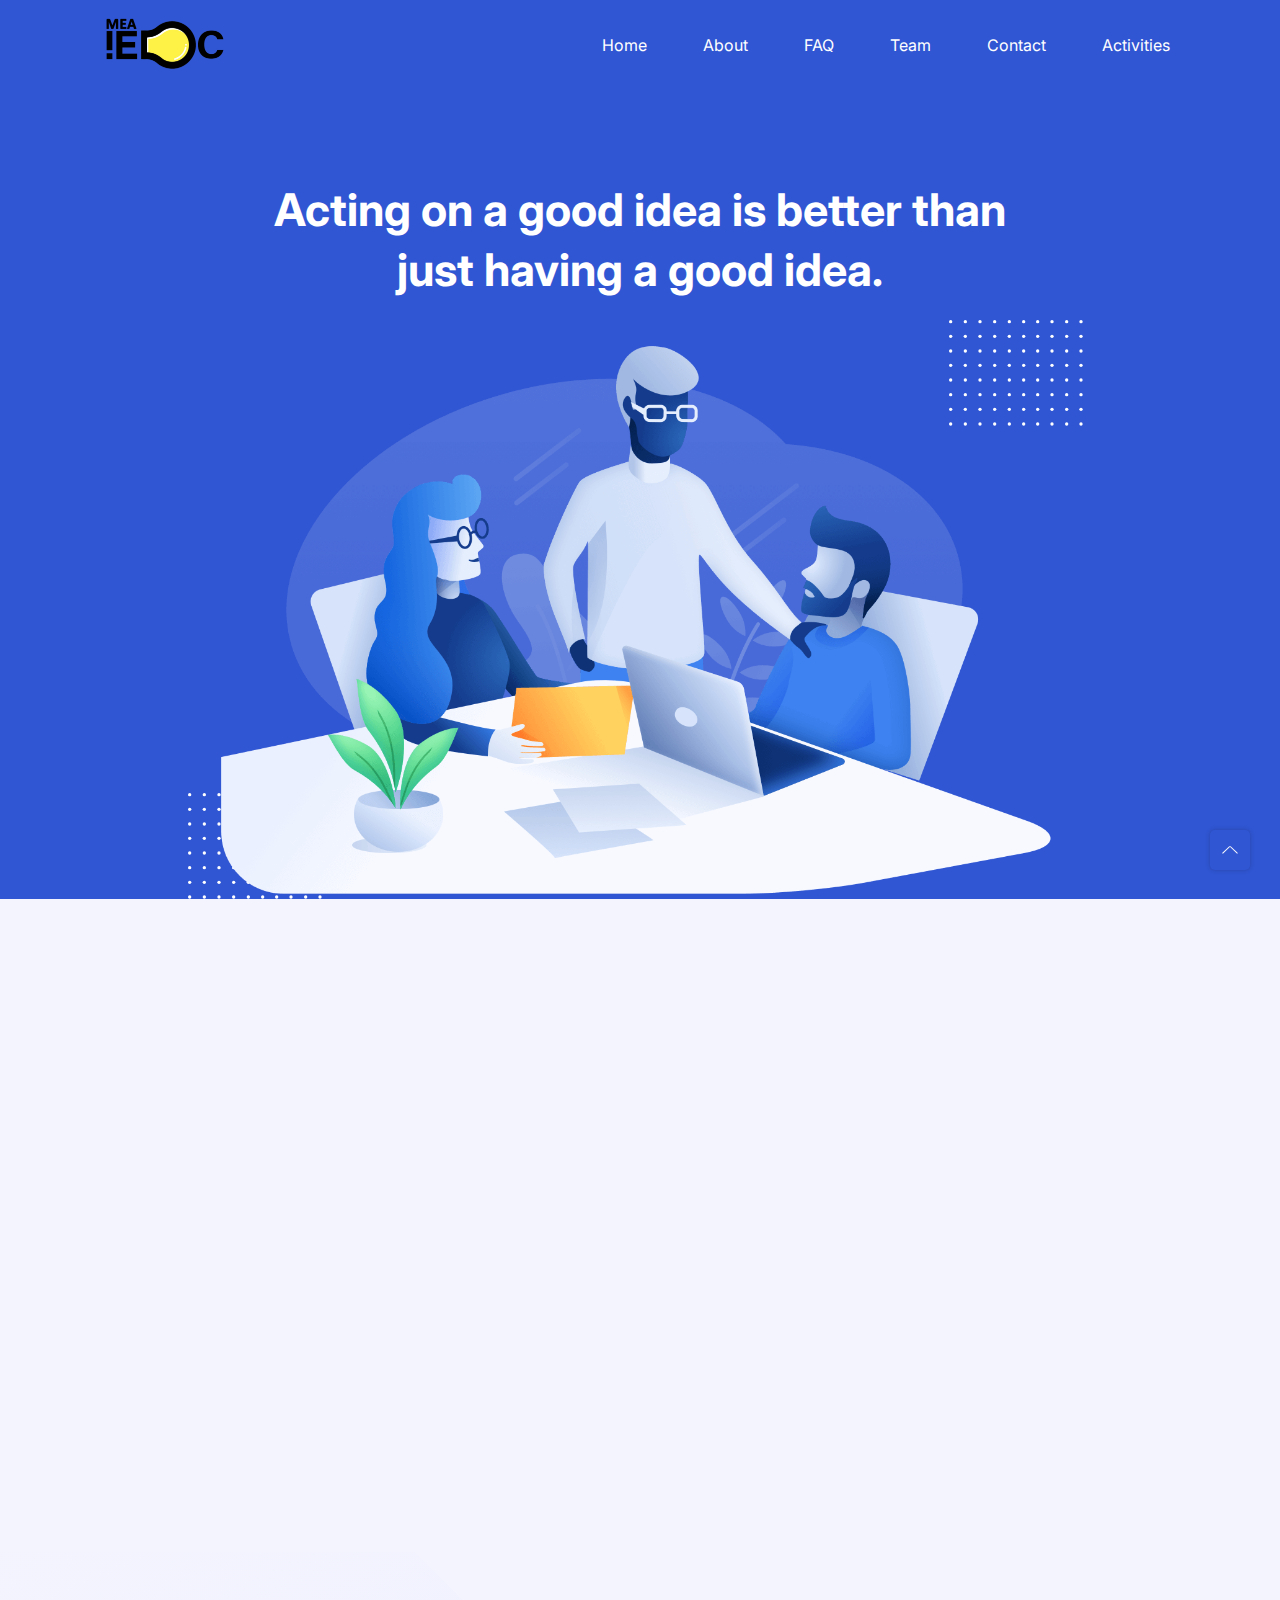
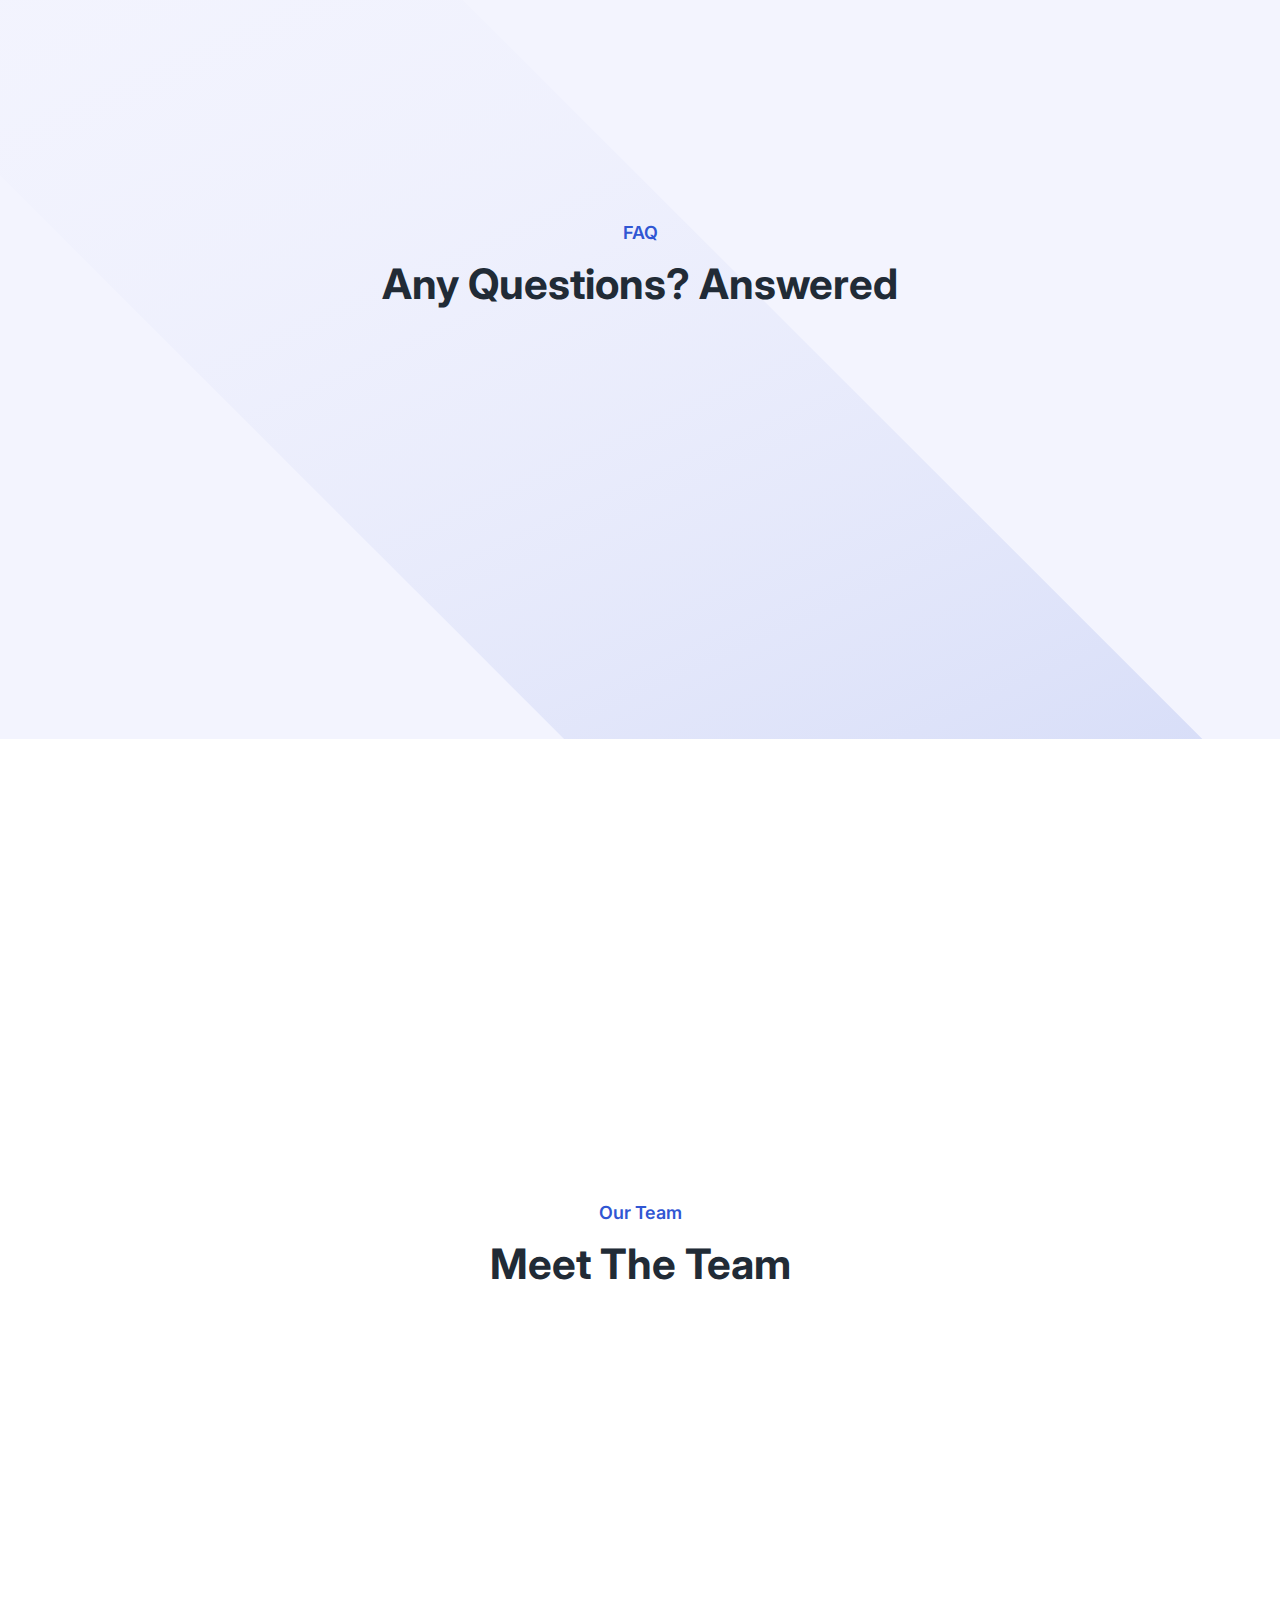
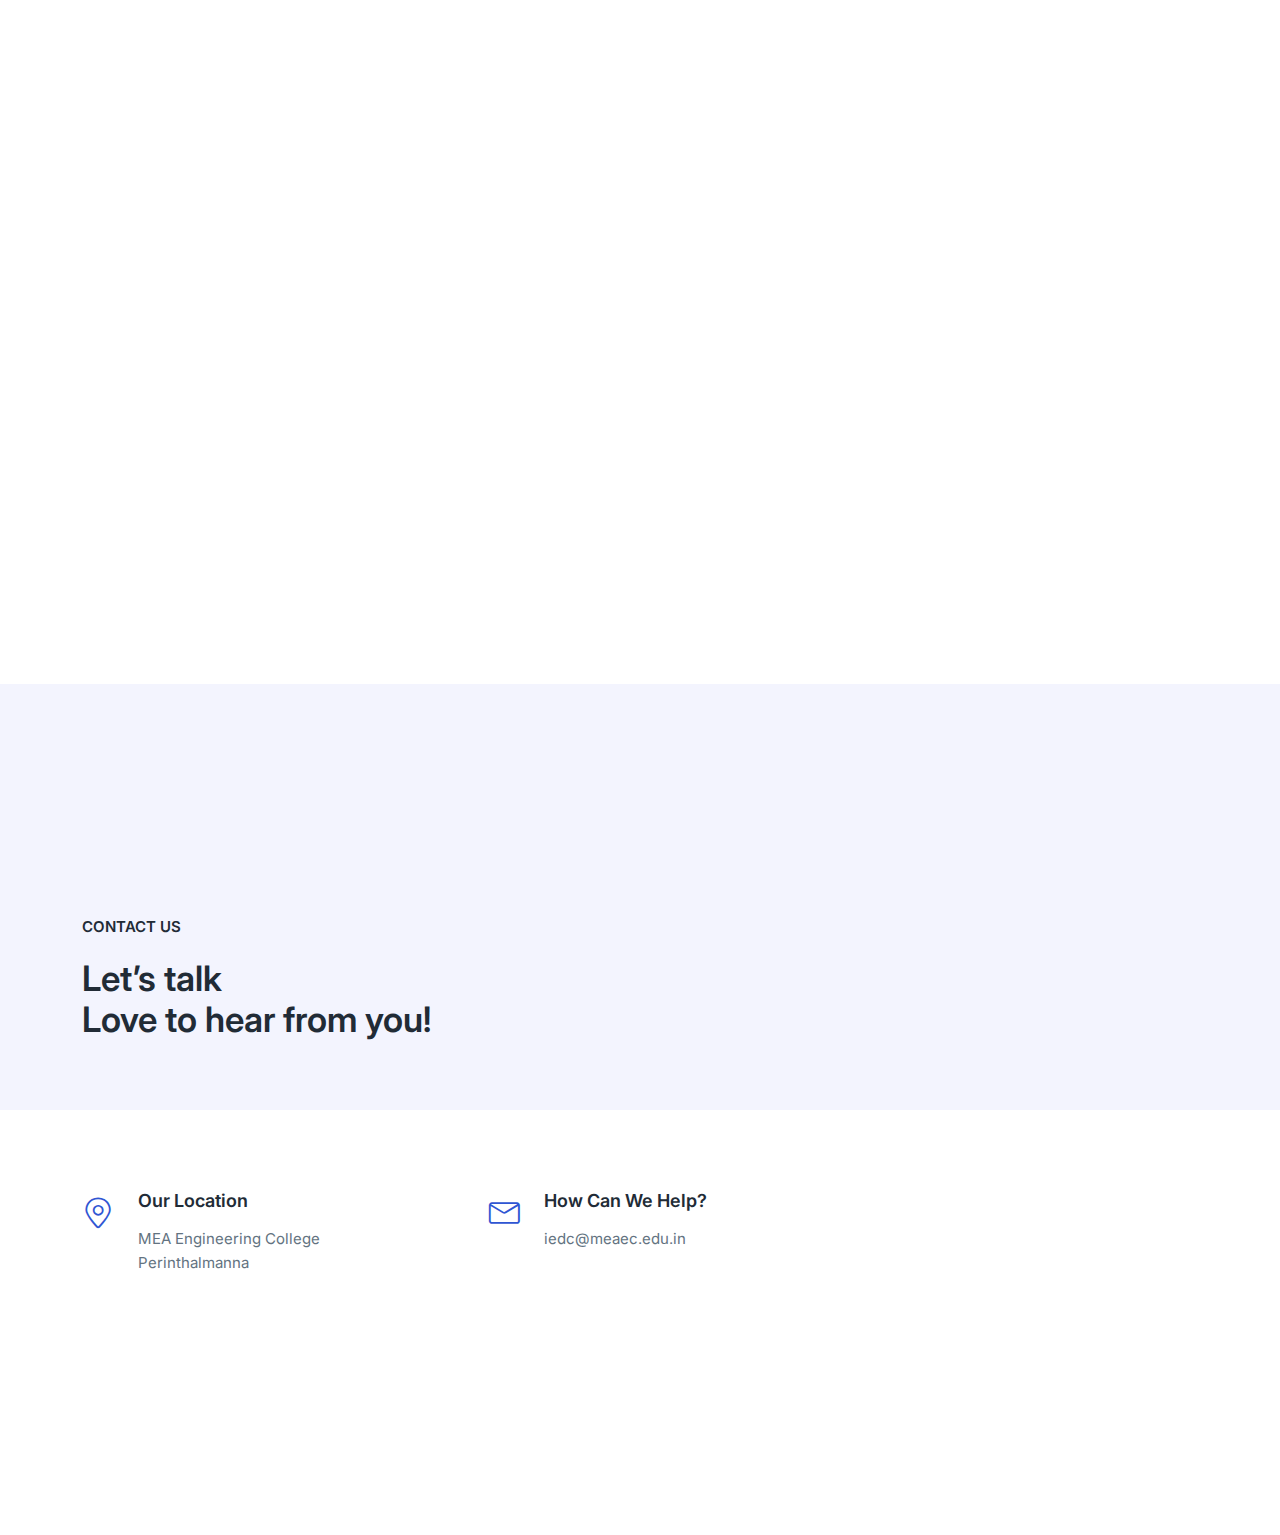
==== commit 8b3fb34d: "updated event" ====
--- a/index.html
+++ b/index.html
@@ -29,7 +29,7 @@
     <meta property="og:title" content="MEA IEDC" />
     <meta
       property="og:description"
-      content="Play - Free Open Source HTML Bootstrap Template by UIdeck Team"
+      content="The MEA Innovation and Entrepreneurship Development Cell(IEDC) is an active organization aiming to foster innovation culture in our institution"
     />
     <meta
       property="og:image"
@@ -50,19 +50,21 @@
       property="twitter:image"
       content="https://uideck.com/wp-content/uploads/2021/09/play-meta-bs.jpg"
     />
-
+    <script src="https://kit.fontawesome.com/9161e922ab.js" crossorigin="anonymous"></script>
     <!--====== Favicon Icon ======-->
-    <link
-      rel="shortcut icon"
-      href="assets/images/logo/1 (2).png"
-      type="image/svg"
-    />
-
+    <link rel="apple-touch-icon" sizes="180x180" href="/apple-touch-icon.png">
+<link rel="icon" type="image/png" sizes="32x32" href="/favicon-32x32.png">
+<link rel="icon" type="image/png" sizes="16x16" href="/favicon-16x16.png">
+<link rel="manifest" href="/site.webmanifest">
+<link rel="mask-icon" href="/safari-pinned-tab.svg" color="#5bbad5">
+<meta name="msapplication-TileColor" content="#da532c">
+<meta name="theme-color" content="#ffffff">
     <!-- ===== All CSS files ===== -->
     <link rel="stylesheet" href="assets/css/bootstrap.min.css" />
     <link rel="stylesheet" href="assets/css/animate.css" />
     <link rel="stylesheet" href="assets/css/lineicons.css" />
     <link rel="stylesheet" href="assets/css/ud-styles.css" />
+    
   </head>
   <body>
     <!-- ====== Header Start ====== -->
@@ -214,88 +216,88 @@
     <!-- ====== Hero End ====== -->
 
     <!-- ====== Features Start ====== -->
-    <!--    <section id="features" class="ud-features">-->
-    <!--      <div class="container">-->
-    <!--        <div class="row">-->
-    <!--          <div class="col-lg-12">-->
-    <!--            <div class="ud-section-title">-->
-    <!--              <span>Features</span>-->
-    <!--              <h2>Main Features of Play</h2>-->
-    <!--              <p>-->
-    <!--                There are many variations of passages of Lorem Ipsum available-->
-    <!--                but the majority have suffered alteration in some form.-->
-    <!--              </p>-->
-    <!--            </div>-->
-    <!--          </div>-->
-    <!--        </div>-->
-    <!--        <div class="row">-->
-    <!--          <div class="col-xl-3 col-lg-3 col-sm-6">-->
-    <!--            <div class="ud-single-feature wow fadeInUp" data-wow-delay=".1s">-->
-    <!--              <div class="ud-feature-icon">-->
-    <!--                <i class="lni lni-gift"></i>-->
-    <!--              </div>-->
-    <!--              <div class="ud-feature-content">-->
-    <!--                <h3 class="ud-feature-title">Free and Open-Source</h3>-->
-    <!--                <p class="ud-feature-desc">-->
-    <!--                  Lorem Ipsum is simply dummy text of the printing and industry.-->
-    <!--                </p>-->
-    <!--                <a href="javascript:void(0)" class="ud-feature-link">-->
-    <!--                  Learn More-->
-    <!--                </a>-->
-    <!--              </div>-->
-    <!--            </div>-->
-    <!--          </div>-->
-    <!--          <div class="col-xl-3 col-lg-3 col-sm-6">-->
-    <!--            <div class="ud-single-feature wow fadeInUp" data-wow-delay=".15s">-->
-    <!--              <div class="ud-feature-icon">-->
-    <!--                <i class="lni lni-move"></i>-->
-    <!--              </div>-->
-    <!--              <div class="ud-feature-content">-->
-    <!--                <h3 class="ud-feature-title">Multipurpose Template</h3>-->
-    <!--                <p class="ud-feature-desc">-->
-    <!--                  Lorem Ipsum is simply dummy text of the printing and industry.-->
-    <!--                </p>-->
-    <!--                <a href="javascript:void(0)" class="ud-feature-link">-->
-    <!--                  Learn More-->
-    <!--                </a>-->
-    <!--              </div>-->
-    <!--            </div>-->
-    <!--          </div>-->
-    <!--          <div class="col-xl-3 col-lg-3 col-sm-6">-->
-    <!--            <div class="ud-single-feature wow fadeInUp" data-wow-delay=".2s">-->
-    <!--              <div class="ud-feature-icon">-->
-    <!--                <i class="lni lni-layout"></i>-->
-    <!--              </div>-->
-    <!--              <div class="ud-feature-content">-->
-    <!--                <h3 class="ud-feature-title">High-quality Design</h3>-->
-    <!--                <p class="ud-feature-desc">-->
-    <!--                  Lorem Ipsum is simply dummy text of the printing and industry.-->
-    <!--                </p>-->
-    <!--                <a href="javascript:void(0)" class="ud-feature-link">-->
-    <!--                  Learn More-->
-    <!--                </a>-->
-    <!--              </div>-->
-    <!--            </div>-->
-    <!--          </div>-->
-    <!--          <div class="col-xl-3 col-lg-3 col-sm-6">-->
-    <!--            <div class="ud-single-feature wow fadeInUp" data-wow-delay=".25s">-->
-    <!--              <div class="ud-feature-icon">-->
-    <!--                <i class="lni lni-layers"></i>-->
-    <!--              </div>-->
-    <!--              <div class="ud-feature-content">-->
-    <!--                <h3 class="ud-feature-title">All Essential Elements</h3>-->
-    <!--                <p class="ud-feature-desc">-->
-    <!--                  Lorem Ipsum is simply dummy text of the printing and industry.-->
-    <!--                </p>-->
-    <!--                <a href="javascript:void(0)" class="ud-feature-link">-->
-    <!--                  Learn More-->
-    <!--                </a>-->
-    <!--              </div>-->
-    <!--            </div>-->
-    <!--          </div>-->
-    <!--        </div>-->
-    <!--      </div>-->
-    <!--    </section>-->
+       <!-- <section id="features" class="ud-features">
+         <div class="container">
+           <div class="row">
+             <div class="col-lg-12">
+               <div class="ud-section-title">
+                 <span>Features</span>
+                 <h2>Main Features of Play</h2>
+                 <p>
+                   There are many variations of passages of Lorem Ipsum available
+                   but the majority have suffered alteration in some form.
+                 </p>
+               </div>
+             </div>
+           </div>
+           <div class="row">
+             <div class="col-xl-3 col-lg-3 col-sm-6">
+               <div class="ud-single-feature wow fadeInUp" data-wow-delay=".1s">
+                 <div class="ud-feature-icon">
+                  <i class="fa-solid fa-crosshairs"></i>
+                 </div>
+                 <div class="ud-feature-content">
+                   <h3 class="ud-feature-title">Free and Open-Source</h3>
+                   <p class="ud-feature-desc">
+                     Lorem Ipsum is simply dummy text of the printing and industry.
+                   </p>
+                   <a href="javascript:void(0)" class="ud-feature-link">
+                     Learn More
+                   </a>
+                 </div>
+               </div>
+             </div>
+             <div class="col-xl-3 col-lg-3 col-sm-6">
+               <div class="ud-single-feature wow fadeInUp" data-wow-delay=".15s">
+                 <div class="ud-feature-icon">
+                  <i class="fa-sharp fa-solid fa-eye"></i>
+                 </div>
+                 <div class="ud-feature-content">
+                   <h3 class="ud-feature-title">Multipurpose Template</h3>
+                   <p class="ud-feature-desc">
+                     Lorem Ipsum is simply dummy text of the printing and industry.
+                   </p>
+                   <a href="javascript:void(0)" class="ud-feature-link">
+                     Learn More
+                   </a>
+                 </div>
+               </div>
+             </div>
+             <div class="col-xl-3 col-lg-3 col-sm-6">
+               <div class="ud-single-feature wow fadeInUp" data-wow-delay=".2s">
+                 <div class="ud-feature-icon">
+                   <i class="lni lni-layout"></i>
+                 </div>
+                 <div class="ud-feature-content">
+                   <h3 class="ud-feature-title">High-quality Design</h3>
+                   <p class="ud-feature-desc">
+                     Lorem Ipsum is simply dummy text of the printing and industry.
+                   </p>
+                   <a href="javascript:void(0)" class="ud-feature-link">
+                     Learn More
+                   </a>
+                 </div>
+               </div>
+             </div>
+             <div class="col-xl-3 col-lg-3 col-sm-6">
+               <div class="ud-single-feature wow fadeInUp" data-wow-delay=".25s">
+                 <div class="ud-feature-icon">
+                   <i class="lni lni-layers"></i>
+                 </div>
+                 <div class="ud-feature-content">
+                   <h3 class="ud-feature-title">All Essential Elements</h3>
+                   <p class="ud-feature-desc">
+                     Lorem Ipsum is simply dummy text of the printing and industry.
+                   </p>
+                   <a href="javascript:void(0)" class="ud-feature-link">
+                     Learn More
+                   </a>
+                 </div>
+               </div>
+             </div>
+           </div>
+         </div>
+       </section> -->
     <!-- ====== Features End ====== -->
 
     <!-- ====== About Start ====== -->
@@ -1131,7 +1133,7 @@
                   </div>
                   <div class="ud-info-meta">
                     <h5>How Can We Help?</h5>
-                    <p></p>
+                    <p>iedc@meaec.edu.in</p>
                     
                   </div>
                 </div>
@@ -1143,21 +1145,21 @@
               class="ud-contact-form-wrapper wow fadeInUp"
               data-wow-delay=".2s"
             >
-              <h3 class="ud-contact-form-title">Send us a Message</h3>
-              <form class="ud-contact-form">
+              <h3 class="ud-contact-form-title" >Send us a Message</h3>
+              <form class="ud-contact-form" id="contact-form">
                 <div class="ud-form-group">
-                  <label for="fullName">Full Name*</label>
+                  <label for="fullName" >Full Name*</label>
                   <input
                     type="text"
-                    name="fullName"
+                    name="user_name"
                     placeholder="Enter your name"
                   />
                 </div>
                 <div class="ud-form-group">
-                  <label for="email">Email*</label>
+                  <label for="email" name="user_email">Email*</label>
                   <input
                     type="email"
-                    name="email"
+                    name="user_email"
                     placeholder="Enter your email"
                   />
                 </div>
@@ -1165,8 +1167,8 @@
                   <label for="phone">Phone*</label>
                   <input
                     type="text"
-                    name="phone"
-                    placeholder="Enter your name"
+                    name="contact_number"
+                    placeholder="Enter your number"
                   />
                 </div>
                 <div class="ud-form-group">
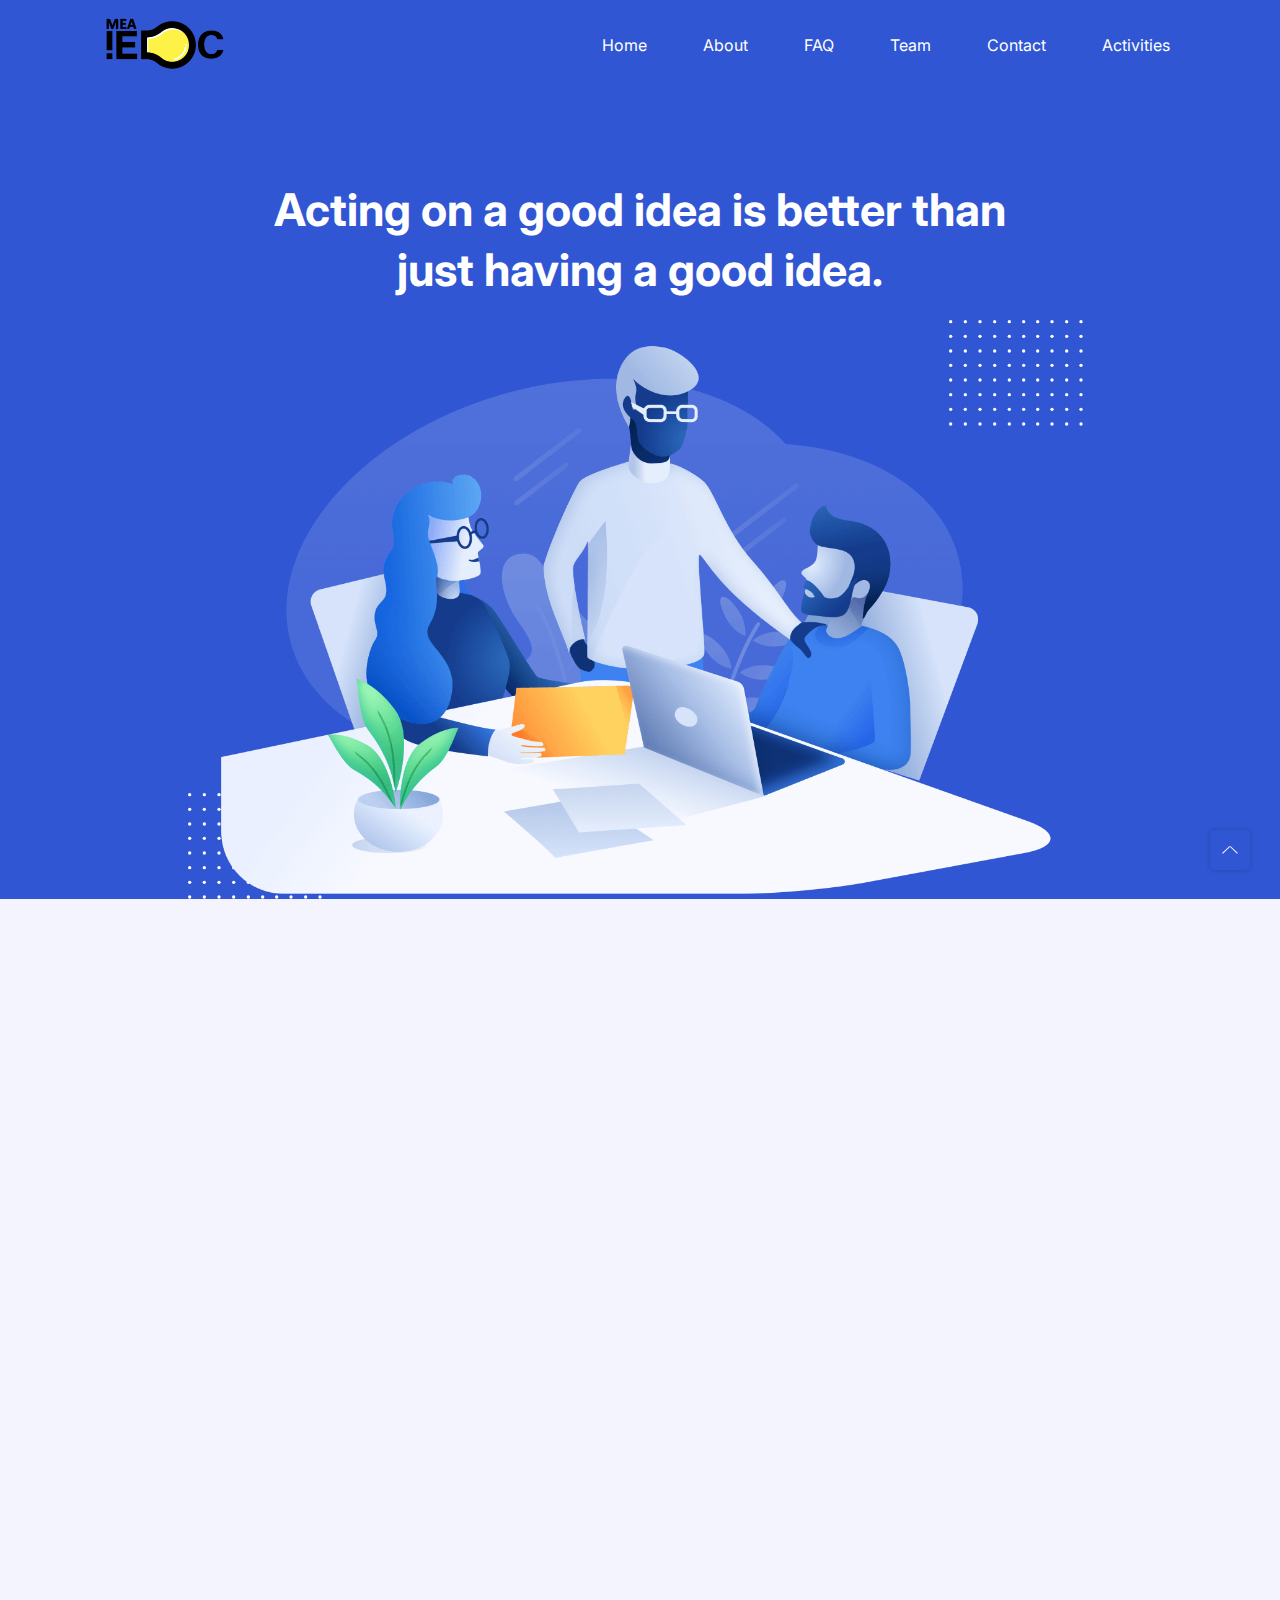
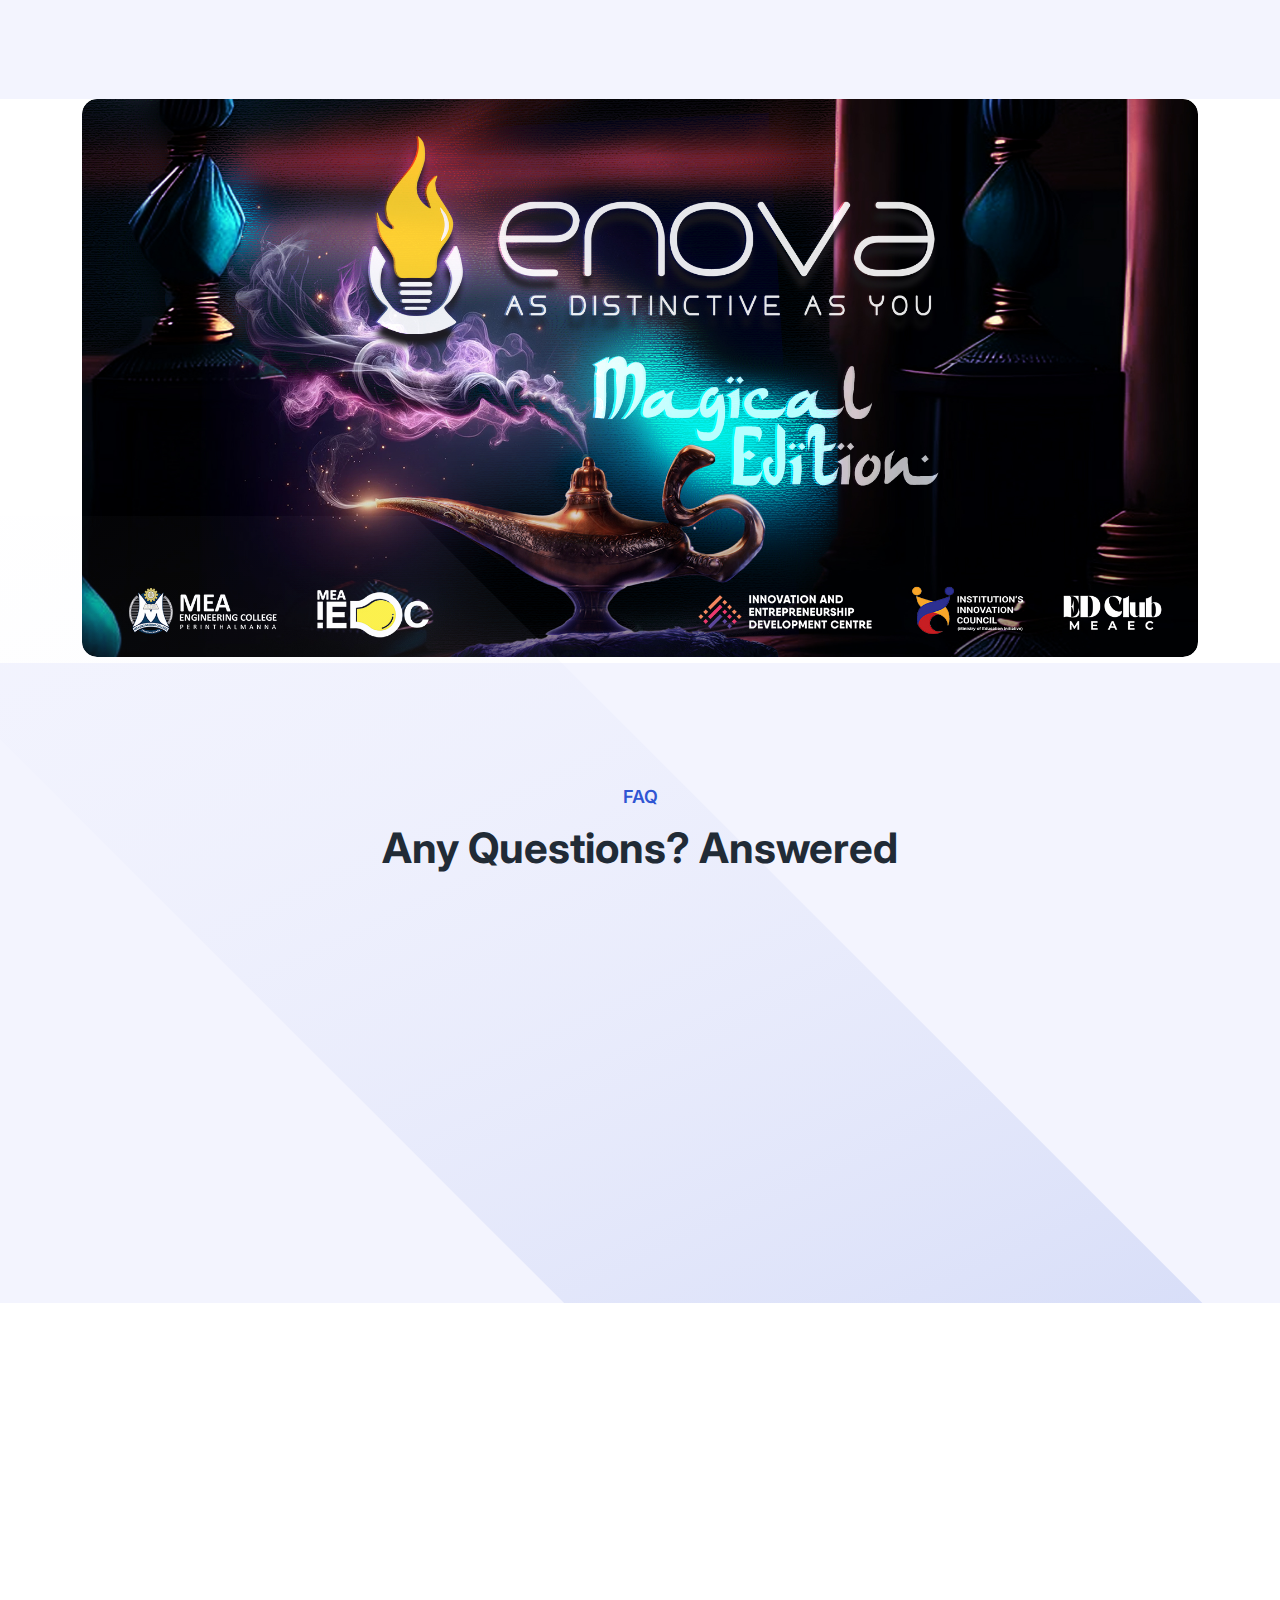
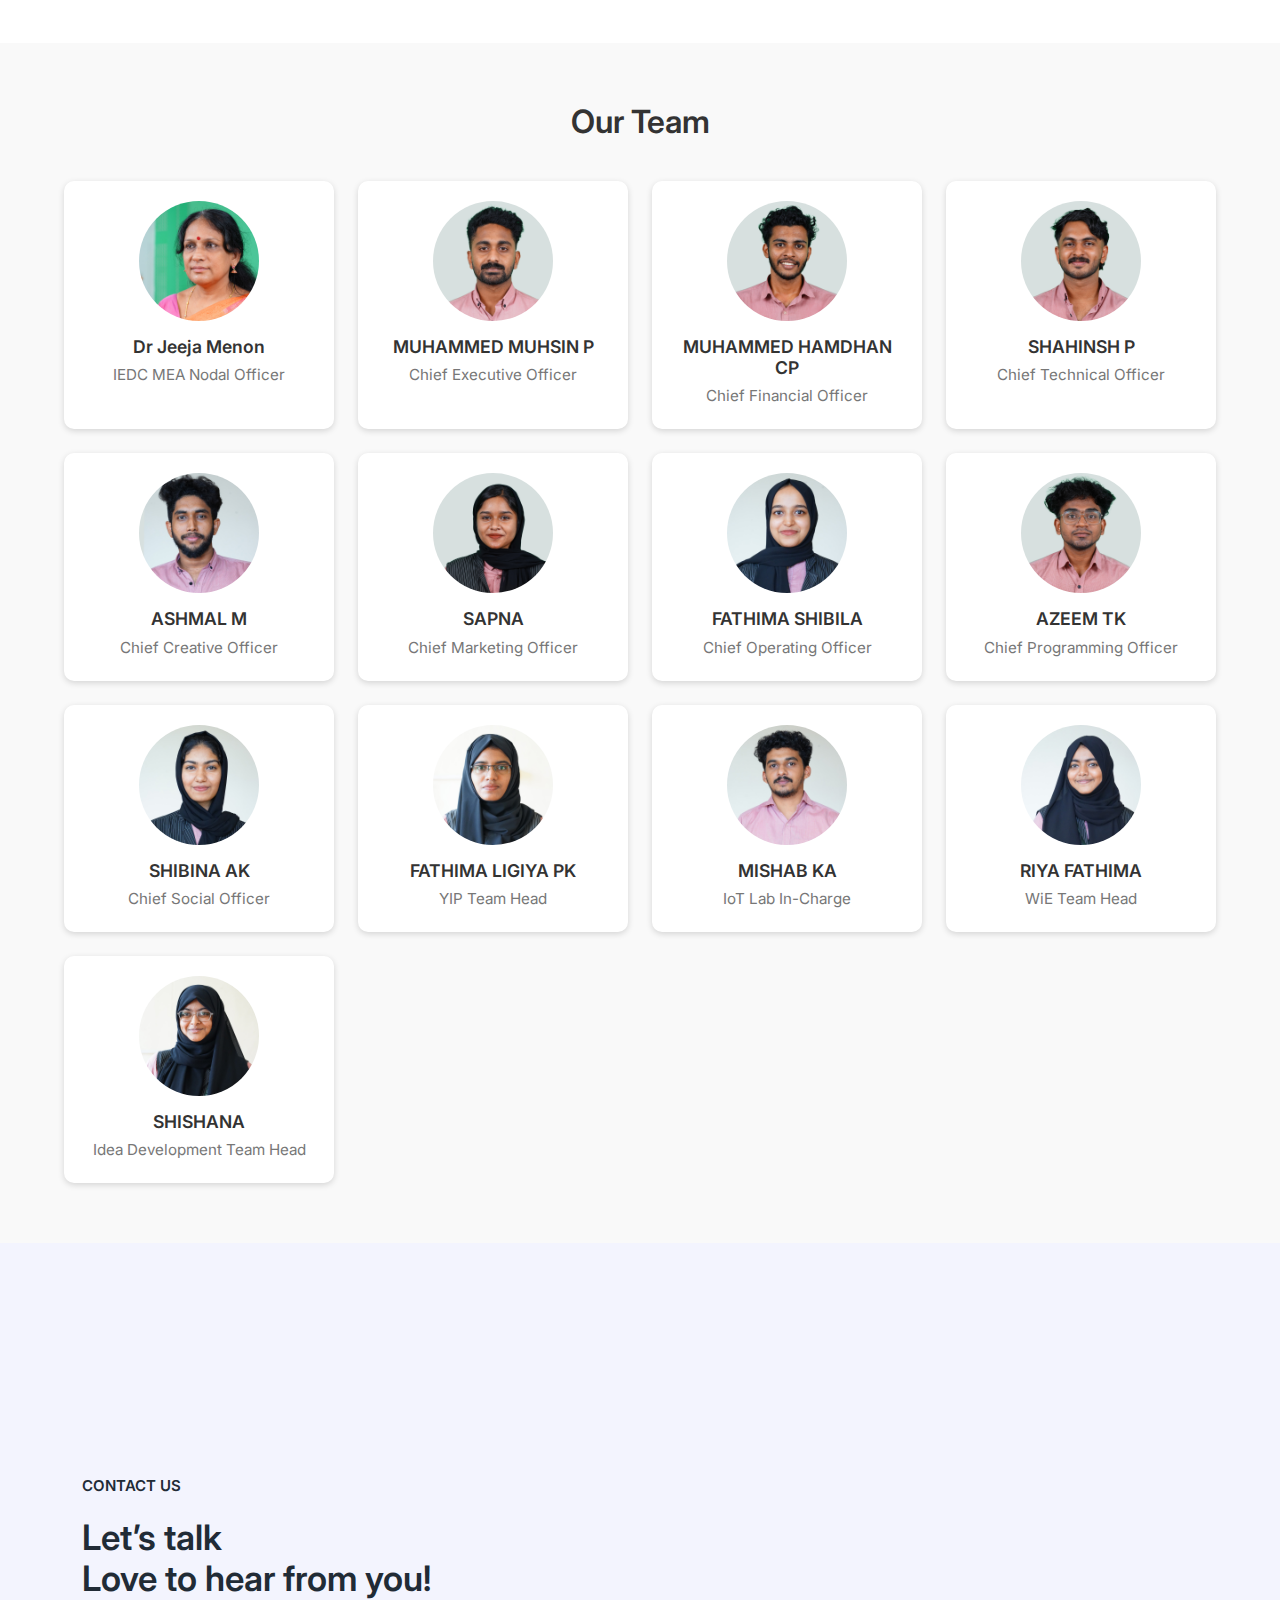
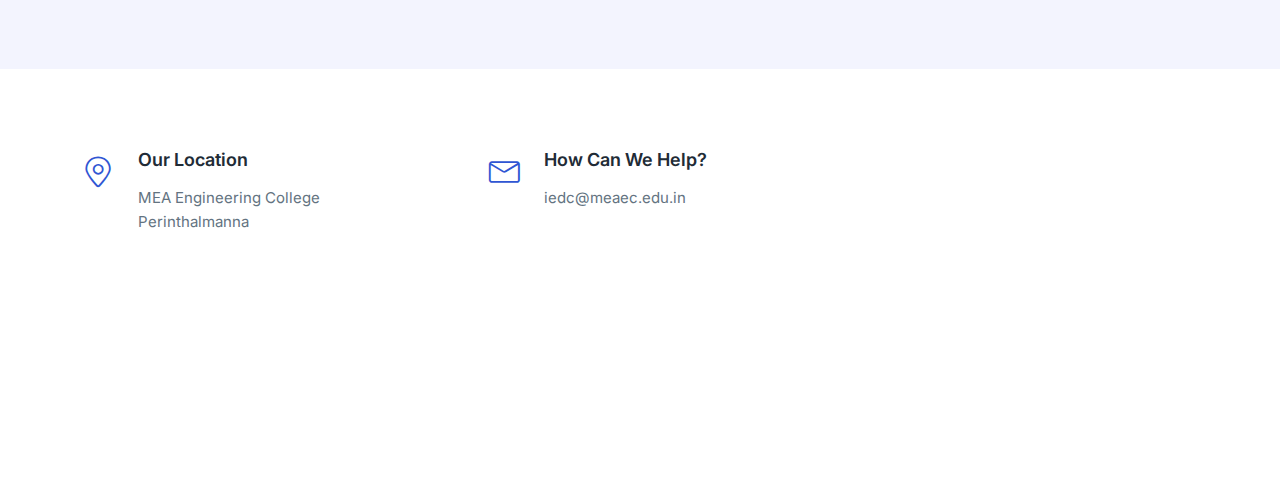
==== commit 2e473cd5: "Enova 25 Banner" ====
--- a/index.html
+++ b/index.html
@@ -1,13 +1,3 @@
-<!-- =========
-
-	Template Name: Play
-	Author: UIdeck
-	Author URI: https://uideck.com/
-	Support: https://uideck.com/support/
-	Version: 1.1
-
-========== -->
-
 <!DOCTYPE html>
 <html lang="en">
   <head>
@@ -105,44 +95,6 @@
                       Activities
                     </a>
                   </li>
-                  <!-- <li class="nav-item nav-item-has-children">
-                    <a href="javascript:void(0)"> Pages </a>
-                    <ul class="ud-submenu">
-                      <li class="ud-submenu-item">
-                        <a href="about.html" class="ud-submenu-link">
-                          About Page
-                        </a>
-                      </li>
-                      <li class="ud-submenu-item">
-                        <a href="pricing.html" class="ud-submenu-link">
-                          Pricing Page
-                        </a>
-                      </li>
-                      <li class="ud-submenu-item">
-                        <a href="contact.html" class="ud-submenu-link">
-                          Contact Page
-                        </a>
-                      </li>
-                      <li class="ud-submenu-item">
-                        <a href="blog.html" class="ud-submenu-link">
-                          Blog Grid Page
-                        </a>
-                      </li>
-                      <li class="ud-submenu-item">
-                        <a href="blog-details.html" class="ud-submenu-link">
-                          Blog Details Page
-                        </a>
-                      </li>
-                      <li class="ud-submenu-item">
-                        <a href="login.html" class="ud-submenu-link">
-                          Sign In Page
-                        </a>
-                      </li>
-                      <li class="ud-submenu-item">
-                        <a href="404.html" class="ud-submenu-link">404 Page</a>
-                      </li>
-                    </ul>
-                  </li> -->
                 </ul>
               </div>
 
@@ -163,38 +115,11 @@
               <h1 class="ud-hero-title">
                 Acting on a good idea is better than just having a good idea.
               </h1>
-              <!-- <p class="ud-hero-desc">
-                Multidisciplinary Web Template Built with Your Favourite
-                Technology - HTML Bootstrap, Tailwind and React NextJS.
-              </p> -->
-              <!-- <ul class="ud-hero-buttons">
-                <li>
-                  <a
-                    href="https://links.uideck.com/play-bootstrap-download"
-                    rel="nofollow noopener"
-                    target="_blank"
-                    class="ud-main-btn ud-white-btn"
-                  >
-                    Download Now
-                  </a>
-                </li>
-                <li>
-                  <a
-                    href="https://github.com/uideck/play-bootstrap"
-                    rel="nofollow noopener"
-                    target="_blank"
-                    class="ud-main-btn ud-link-btn"
-                  >
-                    Learn More <i class="lni lni-arrow-right"></i>
-                  </a>
-                </li>
-              </ul> -->
             </div>
             <div
               class="ud-hero-brands-wrapper wow fadeInUp"
               data-wow-delay=".3s"
             >
-              <!-- <img src="assets/images/hero/brand.svg" alt="brand" /> -->
             </div>
             <div class="ud-hero-image wow fadeInUp" data-wow-delay=".25s">
               <img src="assets/images/hero/hero-img.svg" alt="hero-image" />
@@ -215,90 +140,7 @@
     </section>
     <!-- ====== Hero End ====== -->
 
-    <!-- ====== Features Start ====== -->
-       <!-- <section id="features" class="ud-features">
-         <div class="container">
-           <div class="row">
-             <div class="col-lg-12">
-               <div class="ud-section-title">
-                 <span>Features</span>
-                 <h2>Main Features of Play</h2>
-                 <p>
-                   There are many variations of passages of Lorem Ipsum available
-                   but the majority have suffered alteration in some form.
-                 </p>
-               </div>
-             </div>
-           </div>
-           <div class="row">
-             <div class="col-xl-3 col-lg-3 col-sm-6">
-               <div class="ud-single-feature wow fadeInUp" data-wow-delay=".1s">
-                 <div class="ud-feature-icon">
-                  <i class="fa-solid fa-crosshairs"></i>
-                 </div>
-                 <div class="ud-feature-content">
-                   <h3 class="ud-feature-title">Free and Open-Source</h3>
-                   <p class="ud-feature-desc">
-                     Lorem Ipsum is simply dummy text of the printing and industry.
-                   </p>
-                   <a href="javascript:void(0)" class="ud-feature-link">
-                     Learn More
-                   </a>
-                 </div>
-               </div>
-             </div>
-             <div class="col-xl-3 col-lg-3 col-sm-6">
-               <div class="ud-single-feature wow fadeInUp" data-wow-delay=".15s">
-                 <div class="ud-feature-icon">
-                  <i class="fa-sharp fa-solid fa-eye"></i>
-                 </div>
-                 <div class="ud-feature-content">
-                   <h3 class="ud-feature-title">Multipurpose Template</h3>
-                   <p class="ud-feature-desc">
-                     Lorem Ipsum is simply dummy text of the printing and industry.
-                   </p>
-                   <a href="javascript:void(0)" class="ud-feature-link">
-                     Learn More
-                   </a>
-                 </div>
-               </div>
-             </div>
-             <div class="col-xl-3 col-lg-3 col-sm-6">
-               <div class="ud-single-feature wow fadeInUp" data-wow-delay=".2s">
-                 <div class="ud-feature-icon">
-                   <i class="lni lni-layout"></i>
-                 </div>
-                 <div class="ud-feature-content">
-                   <h3 class="ud-feature-title">High-quality Design</h3>
-                   <p class="ud-feature-desc">
-                     Lorem Ipsum is simply dummy text of the printing and industry.
-                   </p>
-                   <a href="javascript:void(0)" class="ud-feature-link">
-                     Learn More
-                   </a>
-                 </div>
-               </div>
-             </div>
-             <div class="col-xl-3 col-lg-3 col-sm-6">
-               <div class="ud-single-feature wow fadeInUp" data-wow-delay=".25s">
-                 <div class="ud-feature-icon">
-                   <i class="lni lni-layers"></i>
-                 </div>
-                 <div class="ud-feature-content">
-                   <h3 class="ud-feature-title">All Essential Elements</h3>
-                   <p class="ud-feature-desc">
-                     Lorem Ipsum is simply dummy text of the printing and industry.
-                   </p>
-                   <a href="javascript:void(0)" class="ud-feature-link">
-                     Learn More
-                   </a>
-                 </div>
-               </div>
-             </div>
-           </div>
-         </div>
-       </section> -->
-    <!-- ====== Features End ====== -->
+    <!-- ====== Hero End ====== -->
 
     <!-- ====== About Start ====== -->
     <section id="about" class="ud-about">
@@ -334,106 +176,71 @@
     </section>
     <!-- ====== About End ====== -->
 
-    <!-- ====== Pricing Start ====== -->
-    <!-- <section id="pricing" class="ud-pricing">
+    <!-- ====== Enova Section Start ====== -->
+    <style>
+      /* Container that wraps the image and overlay */
+      .image-container {
+        position: relative;
+        display: inline-block;
+        border-radius: 15px; /* Same as the image for consistent curves */
+        overflow: hidden; /* Ensures the overlay follows the border-radius */
+      }
+      /* Style for the image */
+      .image-container img {
+        display: block;
+        width: 100%;
+        height: auto;
+        border-radius: 15px;
+        transition: transform 0.3s ease; /* Optional: adds a slight zoom effect on hover */
+      }
+      /* Overlay styling */
+      .image-container .overlay {
+        position: absolute;
+        top: 0;
+        left: 0;
+        right: 0;
+        bottom: 0;
+        background: rgba(0, 0, 0, 0.5); /* Dark overlay with 50% opacity */
+        color: #fff;
+        opacity: 0;
+        transition: opacity 0.3s ease;
+        display: flex;
+        align-items: center;
+        justify-content: center;
+        font-size: 1.5rem; /* Adjust text size as needed */
+        font-weight: bold;
+      }
+      /* Hover state: show the overlay and optionally scale the image */
+      .image-container:hover .overlay {
+        opacity: 1;
+      }
+      .image-container:hover img {
+        transform: scale(1.02);
+      }
+    </style>
+
+    <section class="ud-button-image">
       <div class="container">
         <div class="row">
-          <div class="col-lg-12">
-            <div class="ud-section-title mx-auto text-center">
-              <span>Pricing</span>
-              <h2>Our Pricing Plans</h2>
-              <p>
-                There are many variations of passages of Lorem Ipsum available
-                but the majority have suffered alteration in some form.
-              </p>
-            </div>
+          <div class="col-12">
+            <!-- Wrap the image and overlay in a container -->
+            <a href="https://enova.iedcmea.org" class="image-container">
+              <img 
+                src="assets/images/enova/enova banner for makemypass copy.jpg" 
+                alt="Enova Section Image" 
+                class="img-fluid" 
+              />
+              <div class="overlay">
+                Click to Show More on Enova!
+              </div>
+            </a>
           </div>
         </div>
-
-        <div class="row g-0 align-items-center justify-content-center">
-          <div class="col-lg-4 col-md-6 col-sm-10">
-            <div
-              class="ud-single-pricing first-item wow fadeInUp"
-              data-wow-delay=".15s"
-            >
-              <div class="ud-pricing-header">
-                <h3>STARTING FROM</h3>
-                <h4>$ 19.99/mo</h4>
-              </div>
-              <div class="ud-pricing-body">
-                <ul>
-                  <li>5 User</li>
-                  <li>All UI components</li>
-                  <li>Lifetime access</li>
-                  <li>Free updates</li>
-                  <li>Use on 1 (one) project</li>
-                  <li>4 Months support</li>
-                </ul>
-              </div>
-              <div class="ud-pricing-footer">
-                <a href="javascript:void(0)" class="ud-main-btn ud-border-btn">
-                  Purchase Now
-                </a>
-              </div>
-            </div>
-          </div>
-          <div class="col-lg-4 col-md-6 col-sm-10">
-            <div
-              class="ud-single-pricing active wow fadeInUp"
-              data-wow-delay=".1s"
-            >
-              <span class="ud-popular-tag">POPULAR</span>
-              <div class="ud-pricing-header">
-                <h3>STARTING FROM</h3>
-                <h4>$ 30.99/mo</h4>
-              </div>
-              <div class="ud-pricing-body">
-                <ul>
-                  <li>5 User</li>
-                  <li>All UI components</li>
-                  <li>Lifetime access</li>
-                  <li>Free updates</li>
-                  <li>Use on 1 (one) project</li>
-                  <li>4 Months support</li>
-                </ul>
-              </div>
-              <div class="ud-pricing-footer">
-                <a href="javascript:void(0)" class="ud-main-btn ud-white-btn">
-                  Purchase Now
-                </a>
-              </div>
-            </div>
-          </div>
-          <div class="col-lg-4 col-md-6 col-sm-10">
-            <div
-              class="ud-single-pricing last-item wow fadeInUp"
-              data-wow-delay=".15s"
-            >
-              <div class="ud-pricing-header">
-                <h3>STARTING FROM</h3>
-                <h4>$ 70.99/mo</h4>
-              </div>
-              <div class="ud-pricing-body">
-                <ul>
-                  <li>5 User</li>
-                  <li>All UI components</li>
-                  <li>Lifetime access</li>
-                  <li>Free updates</li>
-                  <li>Use on 1 (one) project</li>
-                  <li>4 Months support</li>
-                </ul>
-              </div>
-              <div class="ud-pricing-footer">
-                <a href="javascript:void(0)" class="ud-main-btn ud-border-btn">
-                  Purchase Now
-                </a>
-              </div>
-            </div>
-          </div>
-        </div>
-      </div>
-    </section> -->
-    <!-- ====== Pricing End ====== -->
+      </div>
+    </section>
+    <!-- ====== Enova Section End ====== -->
+
+
 
     <!-- ====== FAQ Start ====== -->
     <section id="faq" class="ud-faq">
@@ -500,29 +307,6 @@
                 </div>
               </div>
             </div>
-            <!-- <div class="ud-single-faq wow fadeInUp" data-wow-delay=".2s">
-              <div class="accordion">
-                <button
-                  class="ud-faq-btn collapsed"
-                  data-bs-toggle="collapse"
-                  data-bs-target="#collapseThree"
-                >
-                  <span class="icon flex-shrink-0">
-                    <i class="lni lni-chevron-down"></i>
-                  </span>
-                  <span>How MEA IEDC help us ?</span>
-                </button>
-                <div id="collapseThree" class="accordion-collapse collapse">
-                  <div class="ud-faq-body">
-                    Lorem Ipsum is simply dummy text of the printing and
-                    typesetting industry. Lorem Ipsum has been the industry's
-                    standard dummy text ever since the 1500s, when an unknown
-                    printer took a galley of type and scrambled it to make a
-                    type specimen book.
-                  </div>
-                </div>
-              </div>
-            </div> -->
           </div>
           <div class="col-lg-6">
             <div class="ud-single-faq wow fadeInUp" data-wow-delay=".1s">
@@ -564,29 +348,6 @@
                 </div>
               </div>
             </div>
-            <!-- <div class="ud-single-faq wow fadeInUp" data-wow-delay=".2s">
-              <div class="accordion">
-                <button
-                  class="ud-faq-btn collapsed"
-                  data-bs-toggle="collapse"
-                  data-bs-target="#collapseSix"
-                >
-                  <span class="icon flex-shrink-0">
-                    <i class="lni lni-chevron-down"></i>
-                  </span>
-                  <span>Where and how to host this template?</span>
-                </button>
-                <div id="collapseSix" class="accordion-collapse collapse">
-                  <div class="ud-faq-body">
-                    Lorem Ipsum is simply dummy text of the printing and
-                    typesetting industry. Lorem Ipsum has been the industry's
-                    standard dummy text ever since the 1500s, when an unknown
-                    printer took a galley of type and scrambled it to make a
-                    type specimen book.
-                  </div>
-                </div>
-              </div>
-            </div> -->
           </div>
         </div>
       </div>
@@ -595,118 +356,7 @@
 
     <!-- ====== Testimonials Start ====== -->
     <section id="testimonials" class="ud-testimonials">
-      <div class="container">
-        <!-- <div class="row">
-          <div class="col-lg-12">
-            <div class="ud-section-title mx-auto text-center">
-              <span>Testimonials</span>
-              <h2>What our Customers Says</h2>
-              <p>
-                There are many variations of passages of Lorem Ipsum available
-                but the majority have suffered alteration in some form.
-              </p>
-            </div>
-          </div>
-        </div> -->
-
-        <!-- <div class="row">
-          <div class="col-lg-4 col-md-6">
-            <div
-              class="ud-single-testimonial wow fadeInUp"
-              data-wow-delay=".1s"
-            >
-              <div class="ud-testimonial-ratings">
-                <i class="lni lni-star-filled"></i>
-                <i class="lni lni-star-filled"></i>
-                <i class="lni lni-star-filled"></i>
-                <i class="lni lni-star-filled"></i>
-                <i class="lni lni-star-filled"></i>
-              </div>
-              <div class="ud-testimonial-content">
-                <p>
-                  “Our members are so impressed. It's intuitive. It's clean.
-                  It's distraction free. If you're building a community.
-                </p>
-              </div>
-              <div class="ud-testimonial-info">
-                <div class="ud-testimonial-image">
-                  <img
-                    src="assets/images/testimonials/author-01.png"
-                    alt="author"
-                  />
-                </div>
-                <div class="ud-testimonial-meta">
-                  <h4>Sabo Masties</h4>
-                  <p>Founder @UIdeck</p>
-                </div>
-              </div>
-            </div>
-          </div>
-          <div class="col-lg-4 col-md-6">
-            <div
-              class="ud-single-testimonial wow fadeInUp"
-              data-wow-delay=".15s"
-            >
-              <div class="ud-testimonial-ratings">
-                <i class="lni lni-star-filled"></i>
-                <i class="lni lni-star-filled"></i>
-                <i class="lni lni-star-filled"></i>
-                <i class="lni lni-star-filled"></i>
-                <i class="lni lni-star-filled"></i>
-              </div>
-              <div class="ud-testimonial-content">
-                <p>
-                  “Our members are so impressed. It's intuitive. It's clean.
-                  It's distraction free. If you're building a community.
-                </p>
-              </div>
-              <div class="ud-testimonial-info">
-                <div class="ud-testimonial-image">
-                  <img
-                    src="assets/images/testimonials/author-02.png"
-                    alt="author"
-                  />
-                </div>
-                <div class="ud-testimonial-meta">
-                  <h4>Margin Gesmu</h4>
-                  <p>Founder @Lineicons</p>
-                </div>
-              </div>
-            </div>
-          </div>
-          <div class="col-lg-4 col-md-6">
-            <div
-              class="ud-single-testimonial wow fadeInUp"
-              data-wow-delay=".2s"
-            >
-              <div class="ud-testimonial-ratings">
-                <i class="lni lni-star-filled"></i>
-                <i class="lni lni-star-filled"></i>
-                <i class="lni lni-star-filled"></i>
-                <i class="lni lni-star-filled"></i>
-                <i class="lni lni-star-filled"></i>
-              </div>
-              <div class="ud-testimonial-content">
-                <p>
-                  “Our members are so impressed. It's intuitive. It's clean.
-                  It's distraction free. If you're building a community.
-                </p>
-              </div>
-              <div class="ud-testimonial-info">
-                <div class="ud-testimonial-image">
-                  <img
-                    src="assets/images/testimonials/author-03.png"
-                    alt="author"
-                  />
-                </div>
-                <div class="ud-testimonial-meta">
-                  <h4>William Smith</h4>
-                  <p>Founder @GrayGrids</p>
-                </div>
-              </div>
-            </div>
-          </div>
-        </div> -->
+      <div class="container"> 
         <div class="row">
           <div class="col-lg-12">
             <div class="ud-brands wow fadeInUp" data-wow-delay=".2s">
@@ -769,340 +419,723 @@
     </section>
     <!-- ====== Testimonials End ====== -->
 
-    <!-- ====== Team Start ====== -->
-    <section id="team" class="ud-team">
-      <div class="container">
-        <div class="row">
-          <div class="col-lg-12">
-            <div class="ud-section-title mx-auto text-center">
-              <span>Our Team</span>
-              <h2>Meet The Team</h2>
-              
-            </div>
-          </div>
-        </div>
-
-        <div class="row">
-
-
-          <div class="col-xl-3 col-lg-3 col-sm-6">
-            <div class="ud-single-team wow fadeInUp" data-wow-delay=".15s">
-              <div class="ud-team-image-wrapper">
-                <div class="ud-team-image">
-                  <img src="assets/images/team/nod.jpg" alt="team" />
-                </div>
-
-                <img
-                  src="assets/images/team/dotted-shape.svg"
-                  alt="shape"
-                  class="shape shape-1"
-                />
-                <img
-                  src="assets/images/team/shape-2.svg"
-                  alt="shape"
-                  class="shape shape-2"
-                />
-              </div>
-              <div class="ud-team-info">
-                <h5>Dr Jeeja Menon</h5>
-                <h6>IEDC Nodal Officer</h6>
-              </div>
-            </div>
-          </div>
-
-          
-
-
-          <div class="col-xl-3 col-lg-3 col-sm-6">
-            <div class="ud-single-team wow fadeInUp" data-wow-delay=".1s">
-              <div class="ud-team-image-wrapper">
-                <div class="ud-team-image">
-                  <img src="assets/images/team/ceo.jpg" alt="team" />
-                </div>
-
-                <img
-                  src="assets/images/team/dotted-shape.svg"
-                  alt="shape"
-                  class="shape shape-1"
-                />
-                <img
-                  src="assets/images/team/shape-2.svg"
-                  alt="shape"
-                  class="shape shape-2"
-                />
-              </div>
-              <div class="ud-team-info">
-                <h5>Fathima PA</h5>
-                <h6>Chief Executive Officer</h6>
-              </div>
-              <!-- <ul class="ud-team-socials">
-                <li>
-                  <a href="https://twitter.com/MusharofChy">
-                    <i class="lni lni-facebook-filled"></i>
-                  </a>
-                </li>
-                <li>
-                  <a href="https://twitter.com/MusharofChy">
-                    <i class="lni lni-twitter-filled"></i>
-                  </a>
-                </li>
-                <li>
-                  <a href="https://twitter.com/MusharofChy">
-                    <i class="lni lni-instagram-filled"></i>
-                  </a>
-                </li>
-              </ul> -->
-            </div>
-          </div>
-
-          
-
-          <div class="col-xl-3 col-lg-3 col-sm-6">
-            <div class="ud-single-team wow fadeInUp" data-wow-delay=".15s">
-              <div class="ud-team-image-wrapper">
-                <div class="ud-team-image">
-                  <img src="assets/images/team/cfo.jpg" alt="team" />
-                </div>
-
-                <img
-                  src="assets/images/team/dotted-shape.svg"
-                  alt="shape"
-                  class="shape shape-1"
-                />
-                <img
-                  src="assets/images/team/shape-2.svg"
-                  alt="shape"
-                  class="shape shape-2"
-                />
-              </div>
-              <div class="ud-team-info">
-                <h5>Marwa</h5>
-                <h6>Chief Financial Officer</h6>
-              </div>
-            </div>
-          </div>
-          <div class="col-xl-3 col-lg-3 col-sm-6">
-            <div class="ud-single-team wow fadeInUp" data-wow-delay=".2s">
-              <div class="ud-team-image-wrapper">
-                <div class="ud-team-image">
-                  <img src="assets/images/team/cto.jpg" alt="team" />
-                </div>
-
-                <img
-                  src="assets/images/team/dotted-shape.svg"
-                  alt="shape"
-                  class="shape shape-1"
-                />
-                <img
-                  src="assets/images/team/shape-2.svg"
-                  alt="shape"
-                  class="shape shape-2"
-                />
-              </div>
-              <div class="ud-team-info">
-                <h5>Mohamed Danis</h5>
-                <h6>Chief Technical Officer</h6>
-              </div>
-            </div>
-          </div>
-          <div class="col-xl-3 col-lg-3 col-sm-6">
-            <div class="ud-single-team wow fadeInUp" data-wow-delay=".25s">
-              <div class="ud-team-image-wrapper">
-                <div class="ud-team-image">
-                  <img src="assets/images/team/cmo.jpg" alt="team" />
-                </div>
-
-                <img
-                  src="assets/images/team/dotted-shape.svg"
-                  alt="shape"
-                  class="shape shape-1"
-                />
-                <img
-                  src="assets/images/team/shape-2.svg"
-                  alt="shape"
-                  class="shape shape-2"
-                />
-              </div>
-              <div class="ud-team-info">
-                <h5>Mohammed Shameel P</h5>
-                <h6>Chief Marketing Officer</h6>
-              </div>
-            </div>
-          </div>
-          <div class="col-xl-3 col-lg-3 col-sm-6">
-            <div class="ud-single-team wow fadeInUp" data-wow-delay=".25s">
-              <div class="ud-team-image-wrapper">
-                <div class="ud-team-image">
-                  <img src="assets/images/team/coo.jpg" alt="team" />
-                </div>
-
-                <img
-                  src="assets/images/team/dotted-shape.svg"
-                  alt="shape"
-                  class="shape shape-1"
-                />
-                <img
-                  src="assets/images/team/shape-2.svg"
-                  alt="shape"
-                  class="shape shape-2"
-                />
-              </div>
-              <div class="ud-team-info">
-                <h5>Harsha</h5>
-                <h6>Chief Operating Officer</h6>
-              </div>
-            </div>
-          </div>
-          <div class="col-xl-3 col-lg-3 col-sm-6">
-            <div class="ud-single-team wow fadeInUp" data-wow-delay=".25s">
-              <div class="ud-team-image-wrapper">
-                <div class="ud-team-image">
-                  <img src="assets/images/team/cpo.jpg" alt="team" />
-                </div>
-
-                <img
-                  src="assets/images/team/dotted-shape.svg"
-                  alt="shape"
-                  class="shape shape-1"
-                />
-                <img
-                  src="assets/images/team/shape-2.svg"
-                  alt="shape"
-                  class="shape shape-2"
-                />
-              </div>
-              <div class="ud-team-info">
-                <h5>Mohammed Ashif</h5>
-                <h6>Chief Programming Officer</h6>
-              </div>
-            </div>
-          </div>
-          <div class="col-xl-3 col-lg-3 col-sm-6">
-            <div class="ud-single-team wow fadeInUp" data-wow-delay=".25s">
-              <div class="ud-team-image-wrapper">
-                <div class="ud-team-image">
-                  <img src="assets/images/team/cso.jpg" alt="team" />
-                </div>
-
-                <img
-                  src="assets/images/team/dotted-shape.svg"
-                  alt="shape"
-                  class="shape shape-1"
-                />
-                <img
-                  src="assets/images/team/shape-2.svg"
-                  alt="shape"
-                  class="shape shape-2"
-                />
-              </div>
-              <div class="ud-team-info">
-                <h5>Shameemudheen</h5>
-                <h6>Chief Social Officer</h6>
-              </div>
-            </div>
-          </div>
-          <div class="col-xl-3 col-lg-3 col-sm-6">
-            <div class="ud-single-team wow fadeInUp" data-wow-delay=".25s">
-              <div class="ud-team-image-wrapper">
-                <div class="ud-team-image">
-                  <img src="assets/images/team/cco.jpg" alt="team" />
-                </div>
-
-                <img
-                  src="assets/images/team/dotted-shape.svg"
-                  alt="shape"
-                  class="shape shape-1"
-                />
-                <img
-                  src="assets/images/team/shape-2.svg"
-                  alt="shape"
-                  class="shape shape-2"
-                />
-              </div>
-              <div class="ud-team-info">
-                <h5>Ahammed Suhail</h5>
-                <h6>Chief Creative Officer</h6>
-              </div>
-            </div>
-          </div>
-          <div class="col-xl-3 col-lg-3 col-sm-6">
-            <div class="ud-single-team wow fadeInUp" data-wow-delay=".15s">
-              <div class="ud-team-image-wrapper">
-                <div class="ud-team-image">
-                  <img src="assets/images/team/wie.jpg" alt="team" />
-                </div>
-
-                <img
-                  src="assets/images/team/dotted-shape.svg"
-                  alt="shape"
-                  class="shape shape-1"
-                />
-                <img
-                  src="assets/images/team/shape-2.svg"
-                  alt="shape"
-                  class="shape shape-2"
-                />
-              </div>
-              <div class="ud-team-info">
-                <h5>Hasna KK</h5>
-                <h6>WIE in-Charge</h6>
-              </div>
-            </div>
-          </div>
-
-          <div class="col-xl-3 col-lg-3 col-sm-6">
-            <div class="ud-single-team wow fadeInUp" data-wow-delay=".15s">
-              <div class="ud-team-image-wrapper">
-                <div class="ud-team-image">
-                  <img src="assets/images/team/idea.jpg" alt="team" />
-                </div>
-
-                <img
-                  src="assets/images/team/dotted-shape.svg"
-                  alt="shape"
-                  class="shape shape-1"
-                />
-                <img
-                  src="assets/images/team/shape-2.svg"
-                  alt="shape"
-                  class="shape shape-2"
-                />
-              </div>
-              <div class="ud-team-info">
-                <h5>Musthafa Shijas</h5>
-                <h6>Idea Development Team Head</h6>
-              </div>
-            </div>
-          </div>
-          <div class="col-xl-3 col-lg-3 col-sm-6">
-            <div class="ud-single-team wow fadeInUp" data-wow-delay=".25s">
-              <div class="ud-team-image-wrapper">
-                <div class="ud-team-image">
-                  <img src="assets/images/team/iot.jpg" alt="team" />
-                </div>
-
-                <img
-                  src="assets/images/team/dotted-shape.svg"
-                  alt="shape"
-                  class="shape shape-1"
-                />
-                <img
-                  src="assets/images/team/shape-2.svg"
-                  alt="shape"
-                  class="shape shape-2"
-                />
-              </div>
-              <div class="ud-team-info">
-                <h5>Mohammed Marwan</h5>
-                <h6>IoT in - Charge</h6>
-              </div>
-            </div>
-          </div>
-
-        </div>
-      </div>
-    </section>
-    <!-- ====== Team End ====== -->
+   <!-- ====== Team Section Start ====== -->
+<section 
+style="
+  width: 100%;
+  padding: 60px 0;
+  background-color: #f9f9f9;
+"
+>
+<div 
+  style="
+    width: 90%;
+    max-width: 1200px;
+    margin: 0 auto;
+  "
+>
+  <!-- Section Title -->
+  <h2 
+    style="
+      text-align: center; 
+      font-size: 2rem; 
+      margin-bottom: 40px; 
+      font-weight: 600; 
+      color: #333;
+    "
+  >
+    Our Team
+  </h2>
+
+  <!-- Team Grid -->
+  <div 
+    style="
+      display: grid;
+      grid-template-columns: repeat(auto-fit, minmax(220px, 1fr));
+      gap: 1.5rem;
+    "
+  >
+    <!-- Team Member 1 -->
+    <div 
+      style="
+        background-color: #fff;
+        border-radius: 10px;
+        box-shadow: 0 2px 6px rgba(0, 0, 0, 0.15);
+        text-align: center;
+        padding: 20px;
+        transition: transform 0.2s, box-shadow 0.2s;
+      "
+      onmouseover="this.style.transform='translateY(-3px)'; this.style.boxShadow='0 4px 12px rgba(0, 0, 0, 0.2)';"
+      onmouseout="this.style.transform=''; this.style.boxShadow='0 2px 6px rgba(0, 0, 0, 0.15)';"
+    >
+      <div 
+        style="
+          width: 120px; 
+          height: 120px; 
+          margin: 0 auto 15px; 
+          border-radius: 50%;
+          overflow: hidden;
+        "
+      >
+        <img 
+          src="assets/images/team/no.JPG" 
+          alt="Dr Jeeja Menon" 
+          style="
+            width: 100%;
+            height: 100%;
+            object-fit: cover;
+          "
+        >
+      </div>
+      <h3 
+        style="
+          font-size: 1.1rem; 
+          font-weight: 600; 
+          color: #333; 
+          margin-bottom: 5px;
+        "
+      >
+        Dr Jeeja Menon
+      </h3>
+      <p 
+        style="
+          font-size: 0.95rem; 
+          color: #777;
+        "
+      >
+        IEDC MEA Nodal Officer
+      </p>
+    </div>
+
+    <!-- Team Member 2 -->
+    <div 
+      style="
+        background-color: #fff;
+        border-radius: 10px;
+        box-shadow: 0 2px 6px rgba(0, 0, 0, 0.15);
+        text-align: center;
+        padding: 20px;
+        transition: transform 0.2s, box-shadow 0.2s;
+      "
+      onmouseover="this.style.transform='translateY(-3px)'; this.style.boxShadow='0 4px 12px rgba(0, 0, 0, 0.2)';"
+      onmouseout="this.style.transform=''; this.style.boxShadow='0 2px 6px rgba(0, 0, 0, 0.15)';"
+    >
+      <div 
+        style="
+          width: 120px; 
+          height: 120px; 
+          margin: 0 auto 15px; 
+          border-radius: 50%;
+          overflow: hidden;
+        "
+      >
+        <img 
+          src="assets/images/team/ceo.jpg" 
+          alt="MUHAMMED MUHSIN P" 
+          style="
+            width: 100%;
+            height: 100%;
+            object-fit: cover;
+          "
+        >
+      </div>
+      <h3 
+        style="
+          font-size: 1.1rem; 
+          font-weight: 600; 
+          color: #333; 
+          margin-bottom: 5px;
+        "
+      >
+        MUHAMMED MUHSIN P
+      </h3>
+      <p 
+        style="
+          font-size: 0.95rem; 
+          color: #777;
+        "
+      >
+        Chief Executive Officer
+      </p>
+    </div>
+
+    <!-- Team Member 3 -->
+    <div 
+      style="
+        background-color: #fff;
+        border-radius: 10px;
+        box-shadow: 0 2px 6px rgba(0, 0, 0, 0.15);
+        text-align: center;
+        padding: 20px;
+        transition: transform 0.2s, box-shadow 0.2s;
+      "
+      onmouseover="this.style.transform='translateY(-3px)'; this.style.boxShadow='0 4px 12px rgba(0, 0, 0, 0.2)';"
+      onmouseout="this.style.transform=''; this.style.boxShadow='0 2px 6px rgba(0, 0, 0, 0.15)';"
+    >
+      <div 
+        style="
+          width: 120px; 
+          height: 120px; 
+          margin: 0 auto 15px; 
+          border-radius: 50%;
+          overflow: hidden;
+        "
+      >
+        <img 
+          src="assets/images/team/cfo.jpg" 
+          alt="MUHAMMED HAMDHAN CP" 
+          style="
+            width: 100%;
+            height: 100%;
+            object-fit: cover;
+          "
+        >
+      </div>
+      <h3 
+        style="
+          font-size: 1.1rem; 
+          font-weight: 600; 
+          color: #333; 
+          margin-bottom: 5px;
+        "
+      >
+        MUHAMMED HAMDHAN CP
+      </h3>
+      <p 
+        style="
+          font-size: 0.95rem; 
+          color: #777;
+        "
+      >
+        Chief Financial Officer
+      </p>
+    </div>
+
+    <!-- Team Member 4 -->
+    <div 
+      style="
+        background-color: #fff;
+        border-radius: 10px;
+        box-shadow: 0 2px 6px rgba(0, 0, 0, 0.15);
+        text-align: center;
+        padding: 20px;
+        transition: transform 0.2s, box-shadow 0.2s;
+      "
+      onmouseover="this.style.transform='translateY(-3px)'; this.style.boxShadow='0 4px 12px rgba(0, 0, 0, 0.2)';"
+      onmouseout="this.style.transform=''; this.style.boxShadow='0 2px 6px rgba(0, 0, 0, 0.15)';"
+    >
+      <div 
+        style="
+          width: 120px; 
+          height: 120px; 
+          margin: 0 auto 15px; 
+          border-radius: 50%;
+          overflow: hidden;
+        "
+      >
+        <img 
+          src="assets/images/team/cto.jpg" 
+          alt="SHAHINSH P" 
+          style="
+            width: 100%;
+            height: 100%;
+            object-fit: cover;
+          "
+        >
+      </div>
+      <h3 
+        style="
+          font-size: 1.1rem; 
+          font-weight: 600; 
+          color: #333; 
+          margin-bottom: 5px;
+        "
+      >
+        SHAHINSH P
+      </h3>
+      <p 
+        style="
+          font-size: 0.95rem; 
+          color: #777;
+        "
+      >
+        Chief Technical Officer
+      </p>
+    </div>
+
+    <!-- Team Member 5 -->
+    <div 
+      style="
+        background-color: #fff;
+        border-radius: 10px;
+        box-shadow: 0 2px 6px rgba(0, 0, 0, 0.15);
+        text-align: center;
+        padding: 20px;
+        transition: transform 0.2s, box-shadow 0.2s;
+      "
+      onmouseover="this.style.transform='translateY(-3px)'; this.style.boxShadow='0 4px 12px rgba(0, 0, 0, 0.2)';"
+      onmouseout="this.style.transform=''; this.style.boxShadow='0 2px 6px rgba(0, 0, 0, 0.15)';"
+    >
+      <div 
+        style="
+          width: 120px; 
+          height: 120px; 
+          margin: 0 auto 15px; 
+          border-radius: 50%;
+          overflow: hidden;
+        "
+      >
+        <img 
+          src="assets/images/team/cco.jpg" 
+          alt="ASHMAL M" 
+          style="
+            width: 100%;
+            height: 100%;
+            object-fit: cover;
+          "
+        >
+      </div>
+      <h3 
+        style="
+          font-size: 1.1rem; 
+          font-weight: 600; 
+          color: #333; 
+          margin-bottom: 5px;
+        "
+      >
+        ASHMAL M
+      </h3>
+      <p 
+        style="
+          font-size: 0.95rem; 
+          color: #777;
+        "
+      >
+        Chief Creative Officer
+      </p>
+    </div>
+
+    <!-- Team Member 5 -->
+    <div 
+      style="
+        background-color: #fff;
+        border-radius: 10px;
+        box-shadow: 0 2px 6px rgba(0, 0, 0, 0.15);
+        text-align: center;
+        padding: 20px;
+        transition: transform 0.2s, box-shadow 0.2s;
+      "
+      onmouseover="this.style.transform='translateY(-3px)'; this.style.boxShadow='0 4px 12px rgba(0, 0, 0, 0.2)';"
+      onmouseout="this.style.transform=''; this.style.boxShadow='0 2px 6px rgba(0, 0, 0, 0.15)';"
+    >
+      <div 
+        style="
+          width: 120px; 
+          height: 120px; 
+          margin: 0 auto 15px; 
+          border-radius: 50%;
+          overflow: hidden;
+        "
+      >
+        <img 
+          src="assets/images/team/cmo.jpg" 
+          alt="SAPNA" 
+          style="
+            width: 100%;
+            height: 100%;
+            object-fit: cover;
+          "
+        >
+      </div>
+      <h3 
+        style="
+          font-size: 1.1rem; 
+          font-weight: 600; 
+          color: #333; 
+          margin-bottom: 5px;
+        "
+      >
+        SAPNA
+      </h3>
+      <p 
+        style="
+          font-size: 0.95rem; 
+          color: #777;
+        "
+      >
+        Chief Marketing Officer
+      </p>
+    </div>
+
+    <!-- Team Member 6 -->
+    <div 
+      style="
+        background-color: #fff;
+        border-radius: 10px;
+        box-shadow: 0 2px 6px rgba(0, 0, 0, 0.15);
+        text-align: center;
+        padding: 20px;
+        transition: transform 0.2s, box-shadow 0.2s;
+      "
+      onmouseover="this.style.transform='translateY(-3px)'; this.style.boxShadow='0 4px 12px rgba(0, 0, 0, 0.2)';"
+      onmouseout="this.style.transform=''; this.style.boxShadow='0 2px 6px rgba(0, 0, 0, 0.15)';"
+    >
+      <div 
+        style="
+          width: 120px; 
+          height: 120px; 
+          margin: 0 auto 15px; 
+          border-radius: 50%;
+          overflow: hidden;
+        "
+      >
+        <img 
+          src="assets/images/team/coo.jpg" 
+          alt="FATHIMA SHIBILA" 
+          style="
+            width: 100%;
+            height: 100%;
+            object-fit: cover;
+          "
+        >
+      </div>
+      <h3 
+        style="
+          font-size: 1.1rem; 
+          font-weight: 600; 
+          color: #333; 
+          margin-bottom: 5px;
+        "
+      >
+        FATHIMA SHIBILA
+      </h3>
+      <p 
+        style="
+          font-size: 0.95rem; 
+          color: #777;
+        "
+      >
+        Chief Operating Officer
+      </p>
+    </div>
+
+    <!-- Team Member 7 -->
+    <div 
+      style="
+        background-color: #fff;
+        border-radius: 10px;
+        box-shadow: 0 2px 6px rgba(0, 0, 0, 0.15);
+        text-align: center;
+        padding: 20px;
+        transition: transform 0.2s, box-shadow 0.2s;
+      "
+      onmouseover="this.style.transform='translateY(-3px)'; this.style.boxShadow='0 4px 12px rgba(0, 0, 0, 0.2)';"
+      onmouseout="this.style.transform=''; this.style.boxShadow='0 2px 6px rgba(0, 0, 0, 0.15)';"
+    >
+      <div 
+        style="
+          width: 120px; 
+          height: 120px; 
+          margin: 0 auto 15px; 
+          border-radius: 50%;
+          overflow: hidden;
+        "
+      >
+        <img 
+          src="assets/images/team/cpo.jpg" 
+          alt="AZEEM TK" 
+          style="
+            width: 100%;
+            height: 100%;
+            object-fit: cover;
+          "
+        >
+      </div>
+      <h3 
+        style="
+          font-size: 1.1rem; 
+          font-weight: 600; 
+          color: #333; 
+          margin-bottom: 5px;
+        "
+      >
+        AZEEM TK
+      </h3>
+      <p 
+        style="
+          font-size: 0.95rem; 
+          color: #777;
+        "
+      >
+        Chief Programming Officer
+      </p>
+    </div>
+
+    <!-- Team Member 8 -->
+    <div 
+      style="
+        background-color: #fff;
+        border-radius: 10px;
+        box-shadow: 0 2px 6px rgba(0, 0, 0, 0.15);
+        text-align: center;
+        padding: 20px;
+        transition: transform 0.2s, box-shadow 0.2s;
+      "
+      onmouseover="this.style.transform='translateY(-3px)'; this.style.boxShadow='0 4px 12px rgba(0, 0, 0, 0.2)';"
+      onmouseout="this.style.transform=''; this.style.boxShadow='0 2px 6px rgba(0, 0, 0, 0.15)';"
+    >
+      <div 
+        style="
+          width: 120px; 
+          height: 120px; 
+          margin: 0 auto 15px; 
+          border-radius: 50%;
+          overflow: hidden;
+        "
+      >
+        <img 
+          src="assets/images/team/cso.jpg" 
+          alt="SHIBINA AK" 
+          style="
+            width: 100%;
+            height: 100%;
+            object-fit: cover;
+          "
+        >
+      </div>
+      <h3 
+        style="
+          font-size: 1.1rem; 
+          font-weight: 600; 
+          color: #333; 
+          margin-bottom: 5px;
+        "
+      >
+        SHIBINA AK
+      </h3>
+      <p 
+        style="
+          font-size: 0.95rem; 
+          color: #777;
+        "
+      >
+        Chief Social Officer
+      </p>
+    </div>
+
+    <!-- Team Member 9 -->
+    <div 
+      style="
+        background-color: #fff;
+        border-radius: 10px;
+        box-shadow: 0 2px 6px rgba(0, 0, 0, 0.15);
+        text-align: center;
+        padding: 20px;
+        transition: transform 0.2s, box-shadow 0.2s;
+      "
+      onmouseover="this.style.transform='translateY(-3px)'; this.style.boxShadow='0 4px 12px rgba(0, 0, 0, 0.2)';"
+      onmouseout="this.style.transform=''; this.style.boxShadow='0 2px 6px rgba(0, 0, 0, 0.15)';"
+    >
+      <div 
+        style="
+          width: 120px; 
+          height: 120px; 
+          margin: 0 auto 15px; 
+          border-radius: 50%;
+          overflow: hidden;
+        "
+      >
+        <img 
+          src="assets/images/team/yip.jpg" 
+          alt="FATHIMA LIGIYA PK" 
+          style="
+            width: 100%;
+            height: 100%;
+            object-fit: cover;
+          "
+        >
+      </div>
+      <h3 
+        style="
+          font-size: 1.1rem; 
+          font-weight: 600; 
+          color: #333; 
+          margin-bottom: 5px;
+        "
+      >
+        FATHIMA LIGIYA PK
+      </h3>
+      <p 
+        style="
+          font-size: 0.95rem; 
+          color: #777;
+        "
+      >
+        YIP Team Head
+      </p>
+    </div>
+
+    <!-- Team Member 10 -->
+    <div 
+      style="
+        background-color: #fff;
+        border-radius: 10px;
+        box-shadow: 0 2px 6px rgba(0, 0, 0, 0.15);
+        text-align: center;
+        padding: 20px;
+        transition: transform 0.2s, box-shadow 0.2s;
+      "
+      onmouseover="this.style.transform='translateY(-3px)'; this.style.boxShadow='0 4px 12px rgba(0, 0, 0, 0.2)';"
+      onmouseout="this.style.transform=''; this.style.boxShadow='0 2px 6px rgba(0, 0, 0, 0.15)';"
+    >
+      <div 
+        style="
+          width: 120px; 
+          height: 120px; 
+          margin: 0 auto 15px; 
+          border-radius: 50%;
+          overflow: hidden;
+        "
+      >
+        <img 
+          src="assets/images/team/iot.jpg" 
+          alt="MISHAB KA" 
+          style="
+            width: 100%;
+            height: 100%;
+            object-fit: cover;
+          "
+        >
+      </div>
+      <h3 
+        style="
+          font-size: 1.1rem; 
+          font-weight: 600; 
+          color: #333; 
+          margin-bottom: 5px;
+        "
+      >
+        MISHAB KA
+      </h3>
+      <p 
+        style="
+          font-size: 0.95rem; 
+          color: #777;
+        "
+      >
+        IoT Lab In-Charge
+      </p>
+    </div>
+
+    <!-- Team Member 11 -->
+    <div 
+      style="
+        background-color: #fff;
+        border-radius: 10px;
+        box-shadow: 0 2px 6px rgba(0, 0, 0, 0.15);
+        text-align: center;
+        padding: 20px;
+        transition: transform 0.2s, box-shadow 0.2s;
+      "
+      onmouseover="this.style.transform='translateY(-3px)'; this.style.boxShadow='0 4px 12px rgba(0, 0, 0, 0.2)';"
+      onmouseout="this.style.transform=''; this.style.boxShadow='0 2px 6px rgba(0, 0, 0, 0.15)';"
+    >
+      <div 
+        style="
+          width: 120px; 
+          height: 120px; 
+          margin: 0 auto 15px; 
+          border-radius: 50%;
+          overflow: hidden;
+        "
+      >
+        <img 
+          src="assets/images/team/wie.jpg" 
+          alt="RIYA FATHIMA" 
+          style="
+            width: 100%;
+            height: 100%;
+            object-fit: cover;
+          "
+        >
+      </div>
+      <h3 
+        style="
+          font-size: 1.1rem; 
+          font-weight: 600; 
+          color: #333; 
+          margin-bottom: 5px;
+        "
+      >
+        RIYA FATHIMA
+      </h3>
+      <p 
+        style="
+          font-size: 0.95rem; 
+          color: #777;
+        "
+      >
+        WiE Team Head
+      </p>
+    </div>
+
+    <!-- Team Member 12 -->
+    <div 
+      style="
+        background-color: #fff;
+        border-radius: 10px;
+        box-shadow: 0 2px 6px rgba(0, 0, 0, 0.15);
+        text-align: center;
+        padding: 20px;
+        transition: transform 0.2s, box-shadow 0.2s;
+      "
+      onmouseover="this.style.transform='translateY(-3px)'; this.style.boxShadow='0 4px 12px rgba(0, 0, 0, 0.2)';"
+      onmouseout="this.style.transform=''; this.style.boxShadow='0 2px 6px rgba(0, 0, 0, 0.15)';"
+    >
+      <div 
+        style="
+          width: 120px; 
+          height: 120px; 
+          margin: 0 auto 15px; 
+          border-radius: 50%;
+          overflow: hidden;
+        "
+      >
+        <img 
+          src="assets/images/team/idea.jpg" 
+          alt="SHISHANA" 
+          style="
+            width: 100%;
+            height: 100%;
+            object-fit: cover;
+          "
+        >
+      </div>
+      <h3 
+        style="
+          font-size: 1.1rem; 
+          font-weight: 600; 
+          color: #333; 
+          margin-bottom: 5px;
+        "
+      >
+        SHISHANA
+      </h3>
+      <p 
+        style="
+          font-size: 0.95rem; 
+          color: #777;
+        "
+      >
+        Idea Development Team Head
+      </p>
+    </div>
+
+  </div>
+</div>
+</section>
+<!-- ====== Team Section End ====== -->
+
 
     <!-- ====== Contact Start ====== -->
     <section id="contact" class="ud-contact">
@@ -1190,242 +1223,6 @@
         </div>
       </div>
     </section>
-    <!-- ====== Contact End ====== -->
-
-    <!-- ====== Footer Start ====== -->
-    <!-- <footer class="ud-footer wow fadeInUp" data-wow-delay=".15s">
-      <div class="shape shape-1">
-        <img src="assets/images/footer/shape-1.svg" alt="shape" />
-      </div>
-      <div class="shape shape-2">
-        <img src="assets/images/footer/shape-2.svg" alt="shape" />
-      </div>
-      <div class="shape shape-3">
-        <img src="assets/images/footer/shape-3.svg" alt="shape" />
-      </div>
-      <div class="ud-footer-widgets">
-        <div class="container">
-          <div class="row">
-            <div class="col-xl-3 col-lg-4 col-md-6">
-              <div class="ud-widget">
-                <a href="index.html" class="ud-footer-logo">
-                  <img src="assets/images/logo/logo.svg" alt="logo" />
-                </a>
-                <p class="ud-widget-desc">
-                  We create digital experiences for brands and companies by
-                  using technology.
-                </p>
-                <ul class="ud-widget-socials">
-                  <li>
-                    <a href="https://twitter.com/MusharofChy">
-                      <i class="lni lni-facebook-filled"></i>
-                    </a>
-                  </li>
-                  <li>
-                    <a href="https://twitter.com/MusharofChy">
-                      <i class="lni lni-twitter-filled"></i>
-                    </a>
-                  </li>
-                  <li>
-                    <a href="https://twitter.com/MusharofChy">
-                      <i class="lni lni-instagram-filled"></i>
-                    </a>
-                  </li>
-                  <li>
-                    <a href="https://twitter.com/MusharofChy">
-                      <i class="lni lni-linkedin-original"></i>
-                    </a>
-                  </li>
-                </ul>
-              </div>
-            </div>
-
-            <div class="col-xl-2 col-lg-2 col-md-6 col-sm-6">
-              <div class="ud-widget">
-                <h5 class="ud-widget-title">About Us</h5>
-                <ul class="ud-widget-links">
-                  <li>
-                    <a href="javascript:void(0)">Home</a>
-                  </li>
-                  <li>
-                    <a href="javascript:void(0)">Features</a>
-                  </li>
-                  <li>
-                    <a href="javascript:void(0)">About</a>
-                  </li>
-                  <li>
-                    <a href="javascript:void(0)">Testimonial</a>
-                  </li>
-                </ul>
-              </div>
-            </div>
-            <div class="col-xl-2 col-lg-3 col-md-6 col-sm-6">
-              <div class="ud-widget">
-                <h5 class="ud-widget-title">Features</h5>
-                <ul class="ud-widget-links">
-                  <li>
-                    <a href="javascript:void(0)">How it works</a>
-                  </li>
-                  <li>
-                    <a href="javascript:void(0)">Privacy policy</a>
-                  </li>
-                  <li>
-                    <a href="javascript:void(0)">Terms of service</a>
-                  </li>
-                  <li>
-                    <a href="javascript:void(0)">Refund policy</a>
-                  </li>
-                </ul>
-              </div>
-            </div>
-            <div class="col-xl-2 col-lg-3 col-md-6 col-sm-6">
-              <div class="ud-widget">
-                <h5 class="ud-widget-title">Our Products</h5>
-                <ul class="ud-widget-links">
-                  <li>
-                    <a
-                      href="https://lineicons.com/"
-                      rel="nofollow noopner"
-                      target="_blank"
-                      >Lineicons
-                    </a>
-                  </li>
-                  <li>
-                    <a
-                      href="https://ecommercehtml.com/"
-                      rel="nofollow noopner"
-                      target="_blank"
-                      >Ecommerce HTML</a
-                    >
-                  </li>
-                  <li>
-                    <a
-                      href="https://ayroui.com/"
-                      rel="nofollow noopner"
-                      target="_blank"
-                      >Ayro UI</a
-                    >
-                  </li>
-                  <li>
-                    <a
-                      href="https://graygrids.com/"
-                      rel="nofollow noopner"
-                      target="_blank"
-                      >Plain Admin</a
-                    >
-                  </li>
-                </ul>
-              </div>
-            </div>
-            <div class="col-xl-3 col-lg-6 col-md-8 col-sm-10">
-              <div class="ud-widget">
-                <h5 class="ud-widget-title">Partners</h5>
-                <ul class="ud-widget-brands">
-                  <li>
-                    <a
-                      href="https://ayroui.com/"
-                      rel="nofollow noopner"
-                      target="_blank"
-                    >
-                      <img
-                        src="assets/images/footer/brands/ayroui.svg"
-                        alt="ayroui"
-                      />
-                    </a>
-                  </li>
-                  <li>
-                    <a
-                      href="https://ecommercehtml.com/"
-                      rel="nofollow noopner"
-                      target="_blank"
-                    >
-                      <img
-                        src="assets/images/footer/brands/ecommerce-html.svg"
-                        alt="ecommerce-html"
-                      />
-                    </a>
-                  </li>
-                  <li>
-                    <a
-                      href="https://graygrids.com/"
-                      rel="nofollow noopner"
-                      target="_blank"
-                    >
-                      <img
-                        src="assets/images/footer/brands/graygrids.svg"
-                        alt="graygrids"
-                      />
-                    </a>
-                  </li>
-                  <li>
-                    <a
-                      href="https://lineicons.com/"
-                      rel="nofollow noopner"
-                      target="_blank"
-                    >
-                      <img
-                        src="assets/images/footer/brands/lineicons.svg"
-                        alt="lineicons"
-                      />
-                    </a>
-                  </li>
-                  <li>
-                    <a
-                      href="https://uideck.com/"
-                      rel="nofollow noopner"
-                      target="_blank"
-                    >
-                      <img
-                        src="assets/images/footer/brands/uideck.svg"
-                        alt="uideck"
-                      />
-                    </a>
-                  </li>
-                  <li>
-                    <a
-                      href="https://tailwindtemplates.co/"
-                      rel="nofollow noopner"
-                      target="_blank"
-                    >
-                      <img
-                        src="assets/images/footer/brands/tailwindtemplates.svg"
-                        alt="tailwindtemplates"
-                      />
-                    </a>
-                  </li>
-                </ul>
-              </div>
-            </div>
-          </div>
-        </div>
-      </div>
-      <div class="ud-footer-bottom">
-        <div class="container">
-          <div class="row">
-            <div class="col-md-8">
-              <ul class="ud-footer-bottom-left">
-                <li>
-                  <a href="javascript:void(0)">Privacy policy</a>
-                </li>
-                <li>
-                  <a href="javascript:void(0)">Support policy</a>
-                </li>
-                <li>
-                  <a href="javascript:void(0)">Terms of service</a>
-                </li>
-              </ul>
-            </div>
-            <div class="col-md-4">
-              <p class="ud-footer-bottom-right">
-                Developed by
-                <a href="https://uideck.com" rel="nofollow">Mohamed Danis</a>
-              </p>
-            </div>
-          </div>
-        </div>
-      </div>
-    </footer> -->
-    <!-- ====== Footer End ====== -->
 
     <!-- ====== Back To Top Start ====== -->
     <a href="javascript:void(0)" class="back-to-top">
